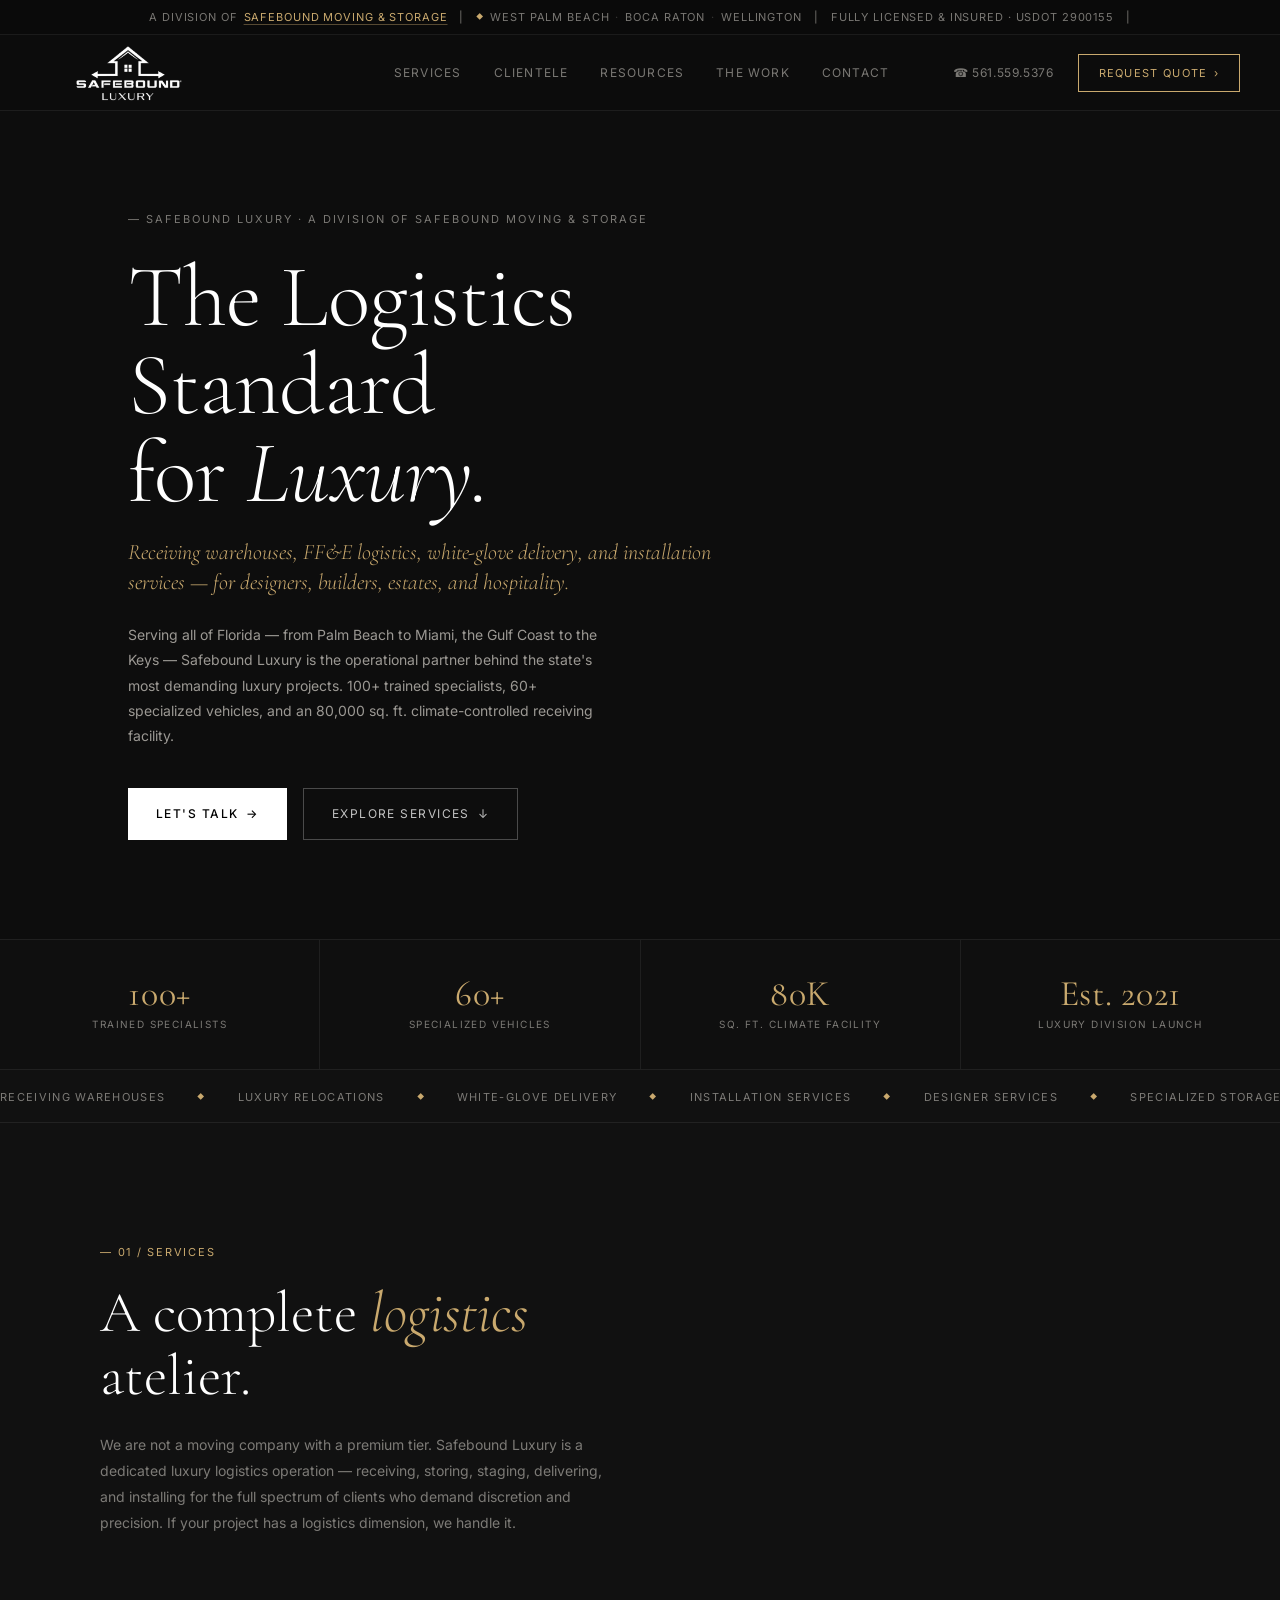
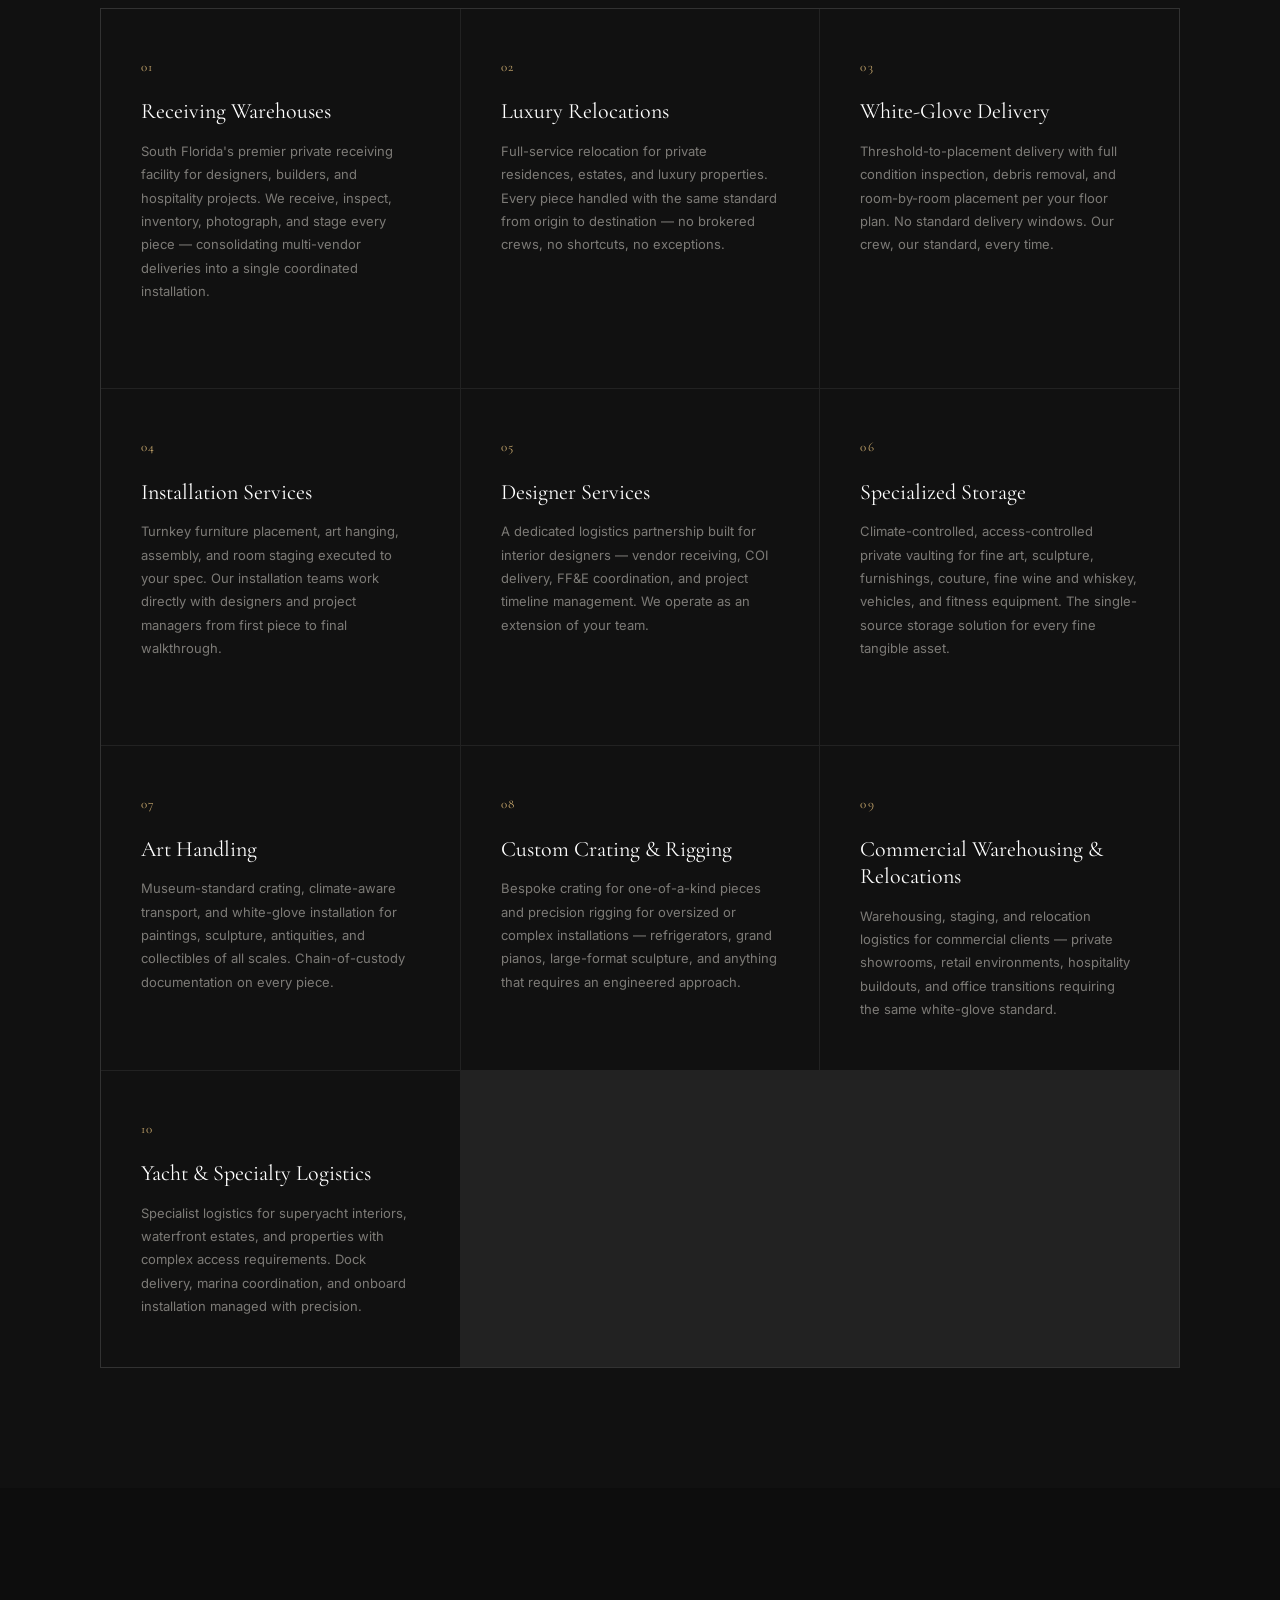
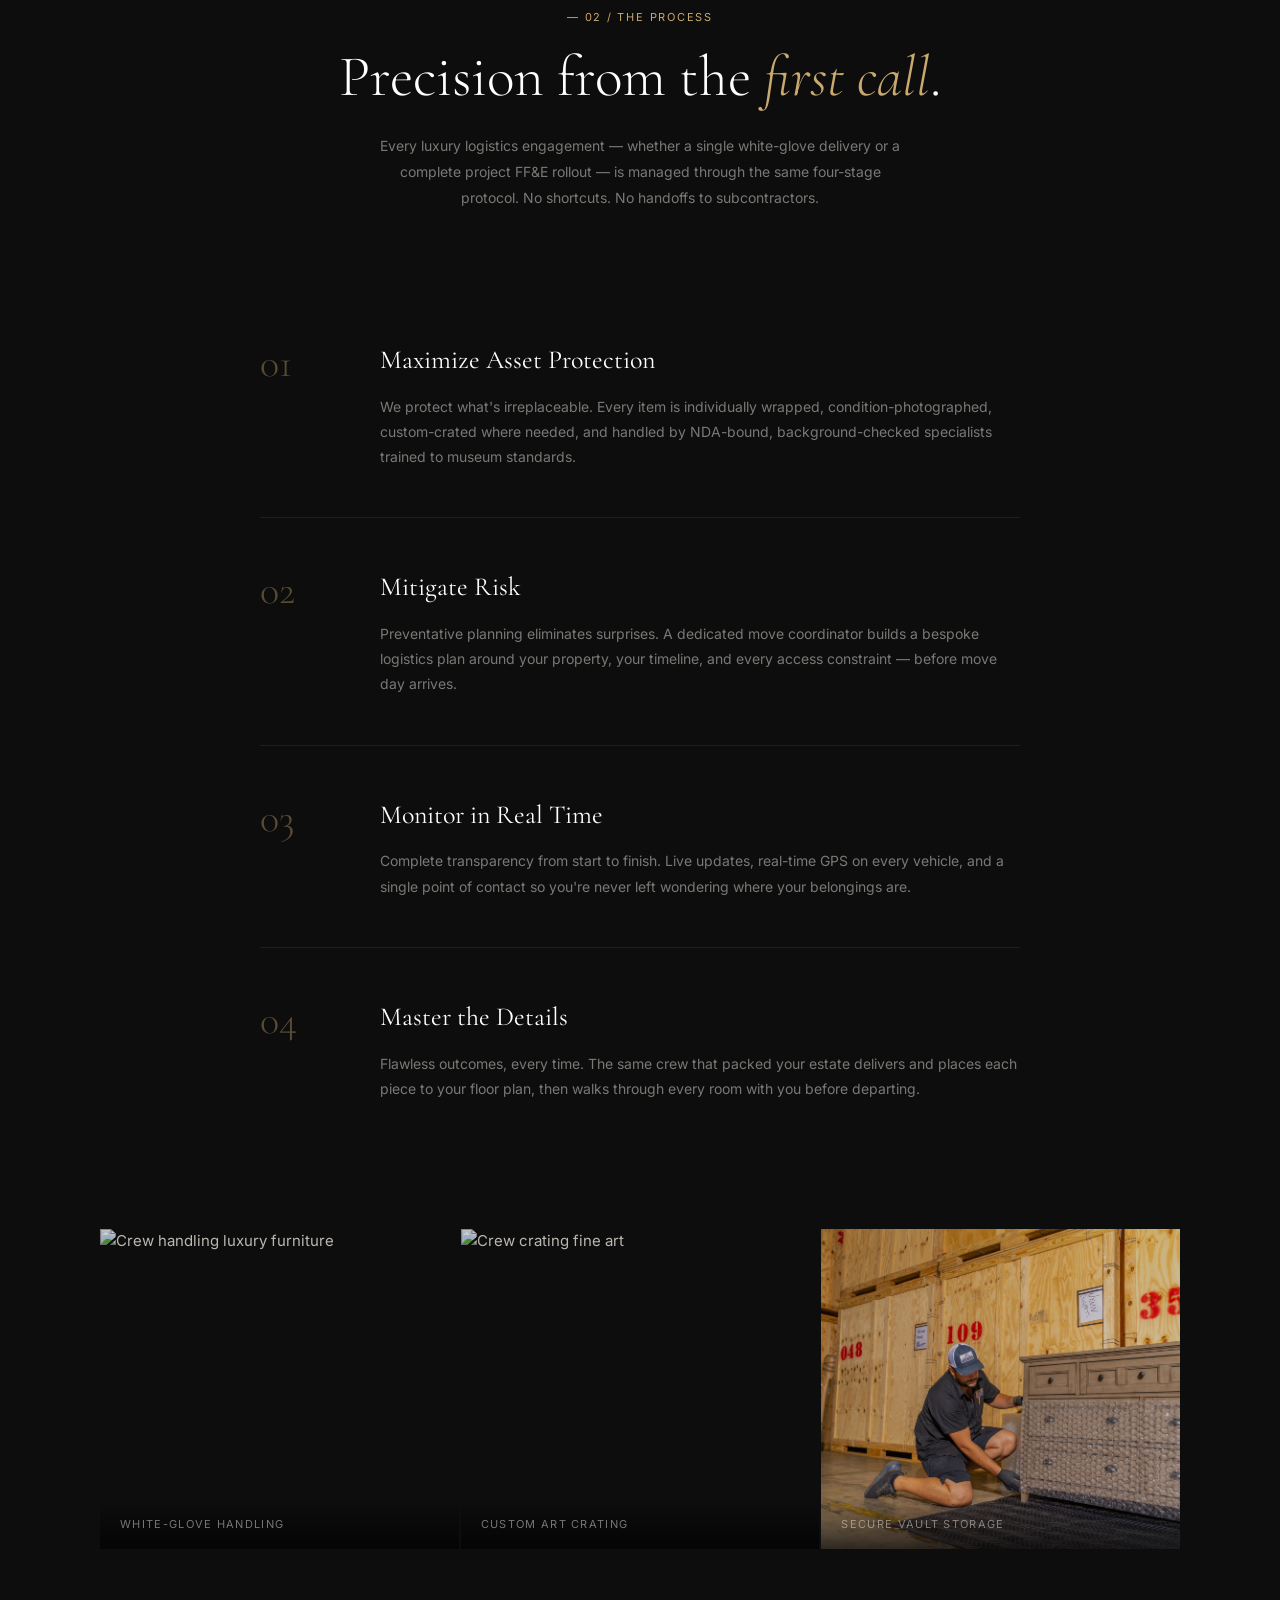
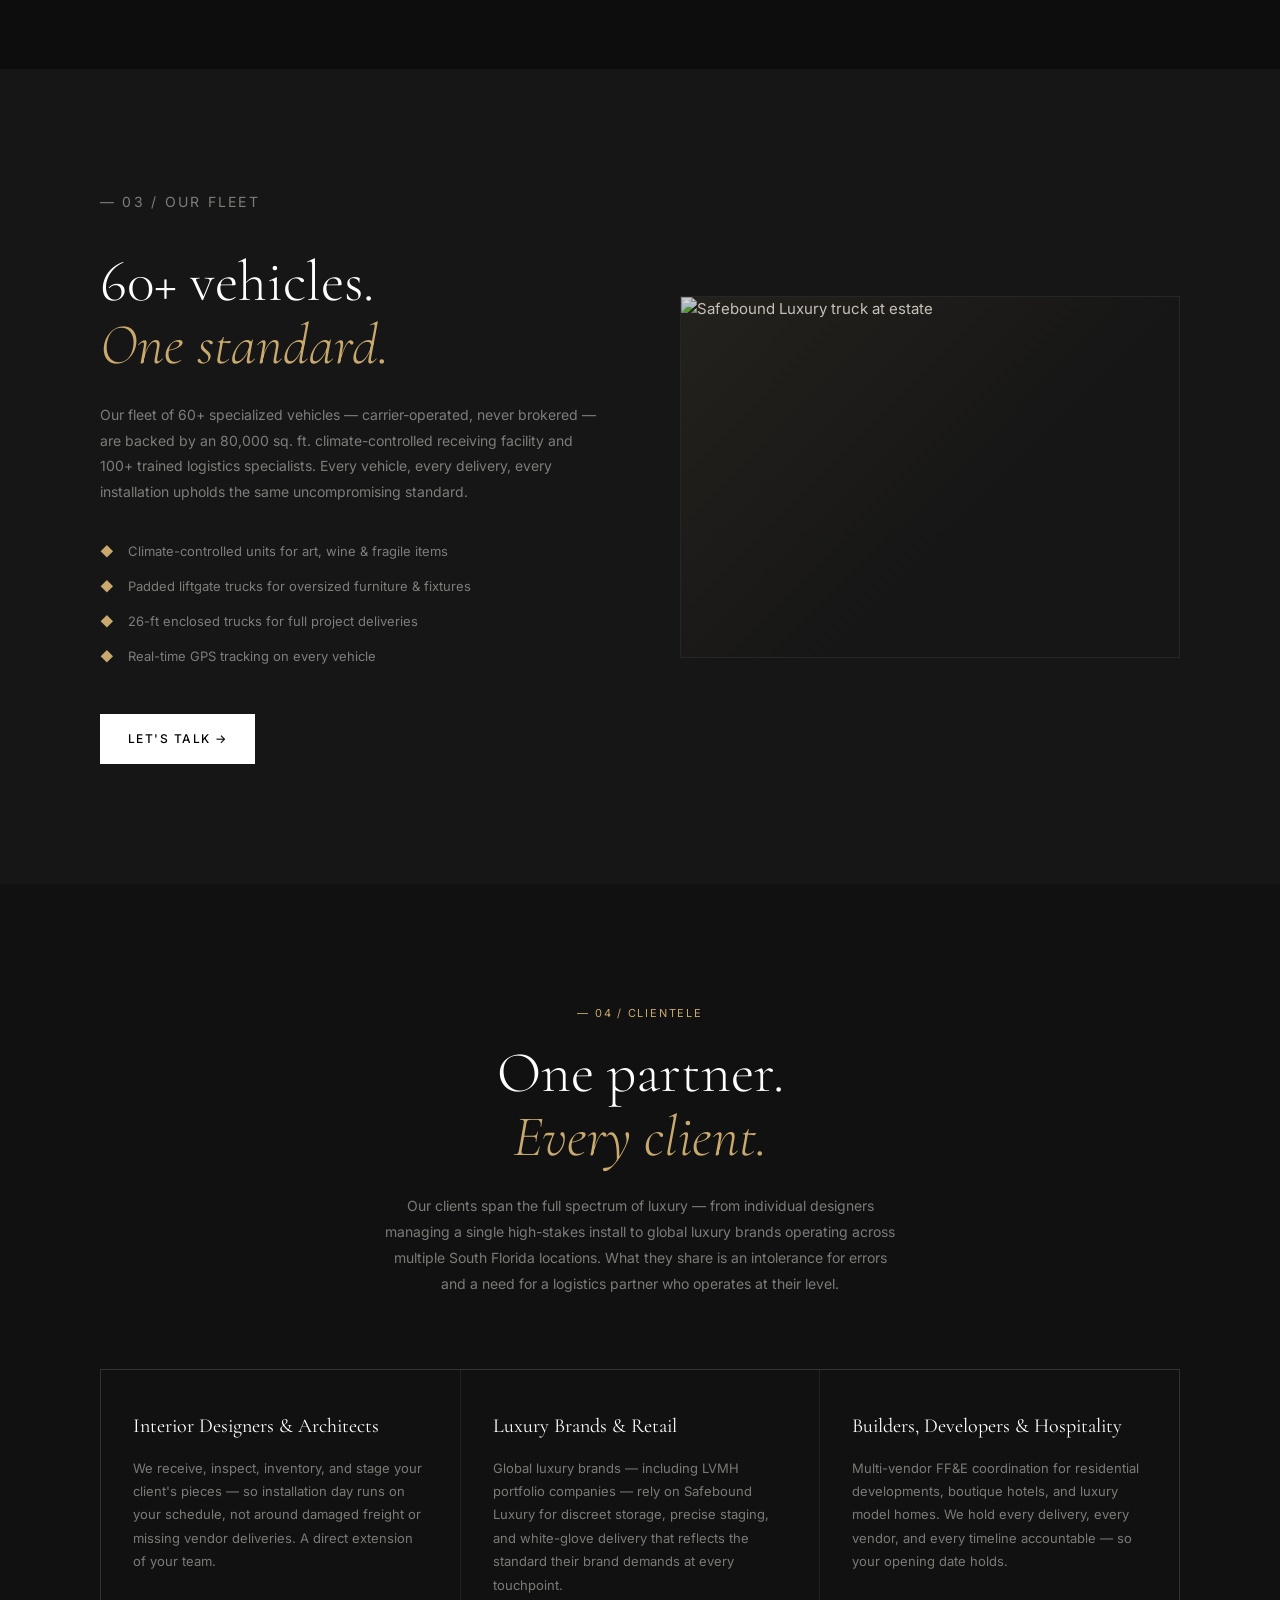
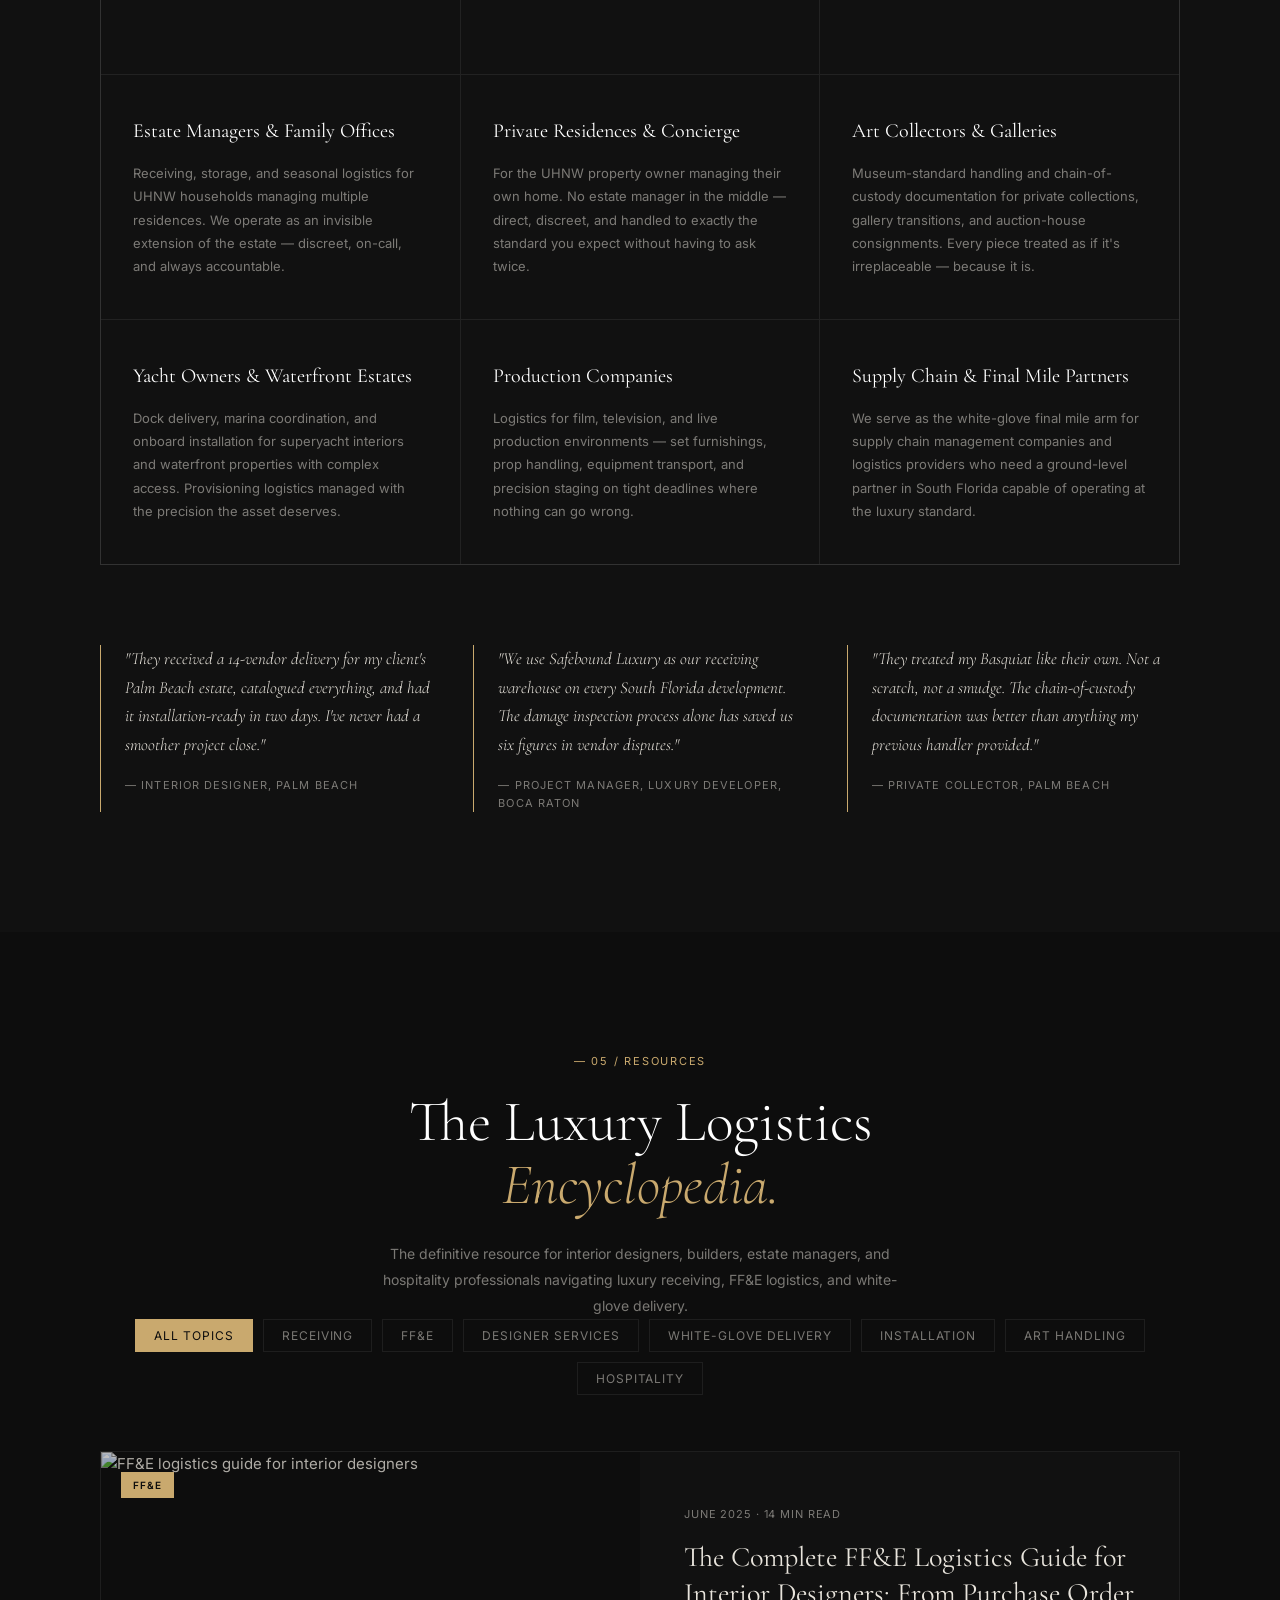
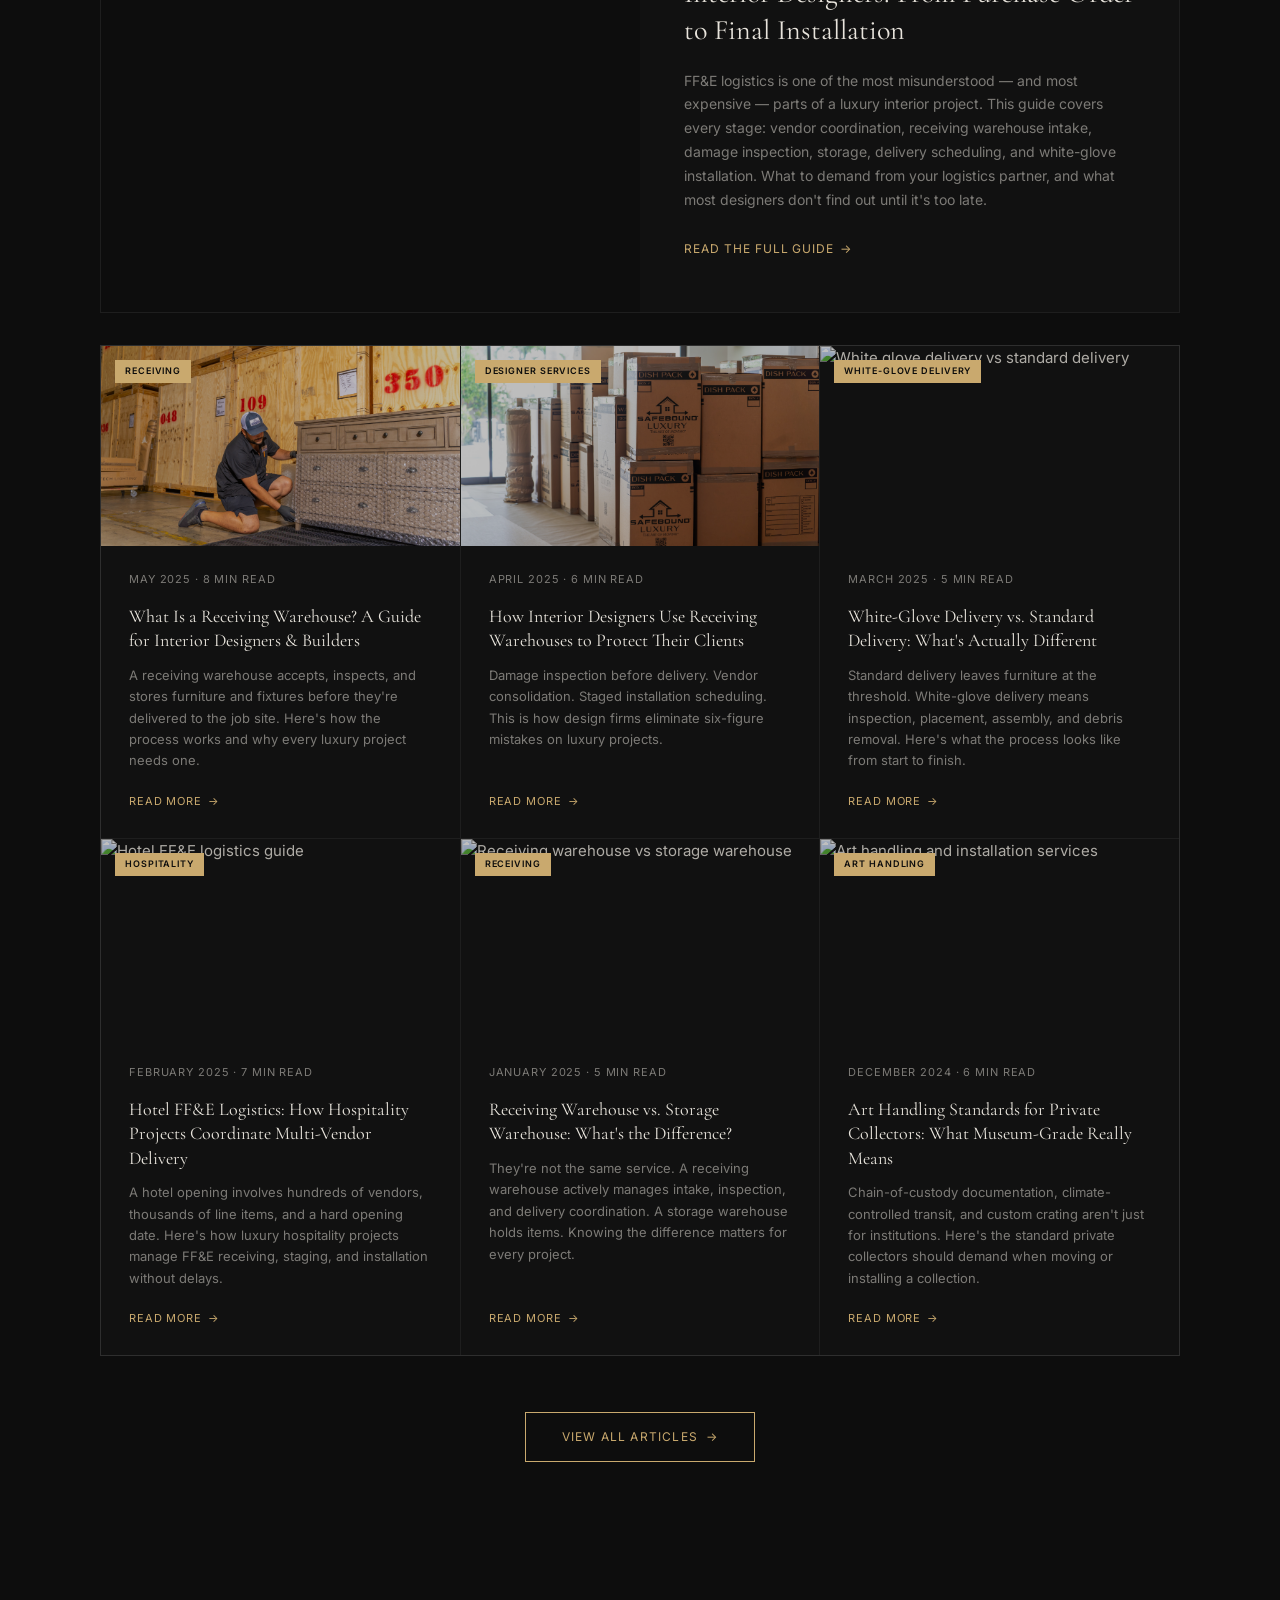
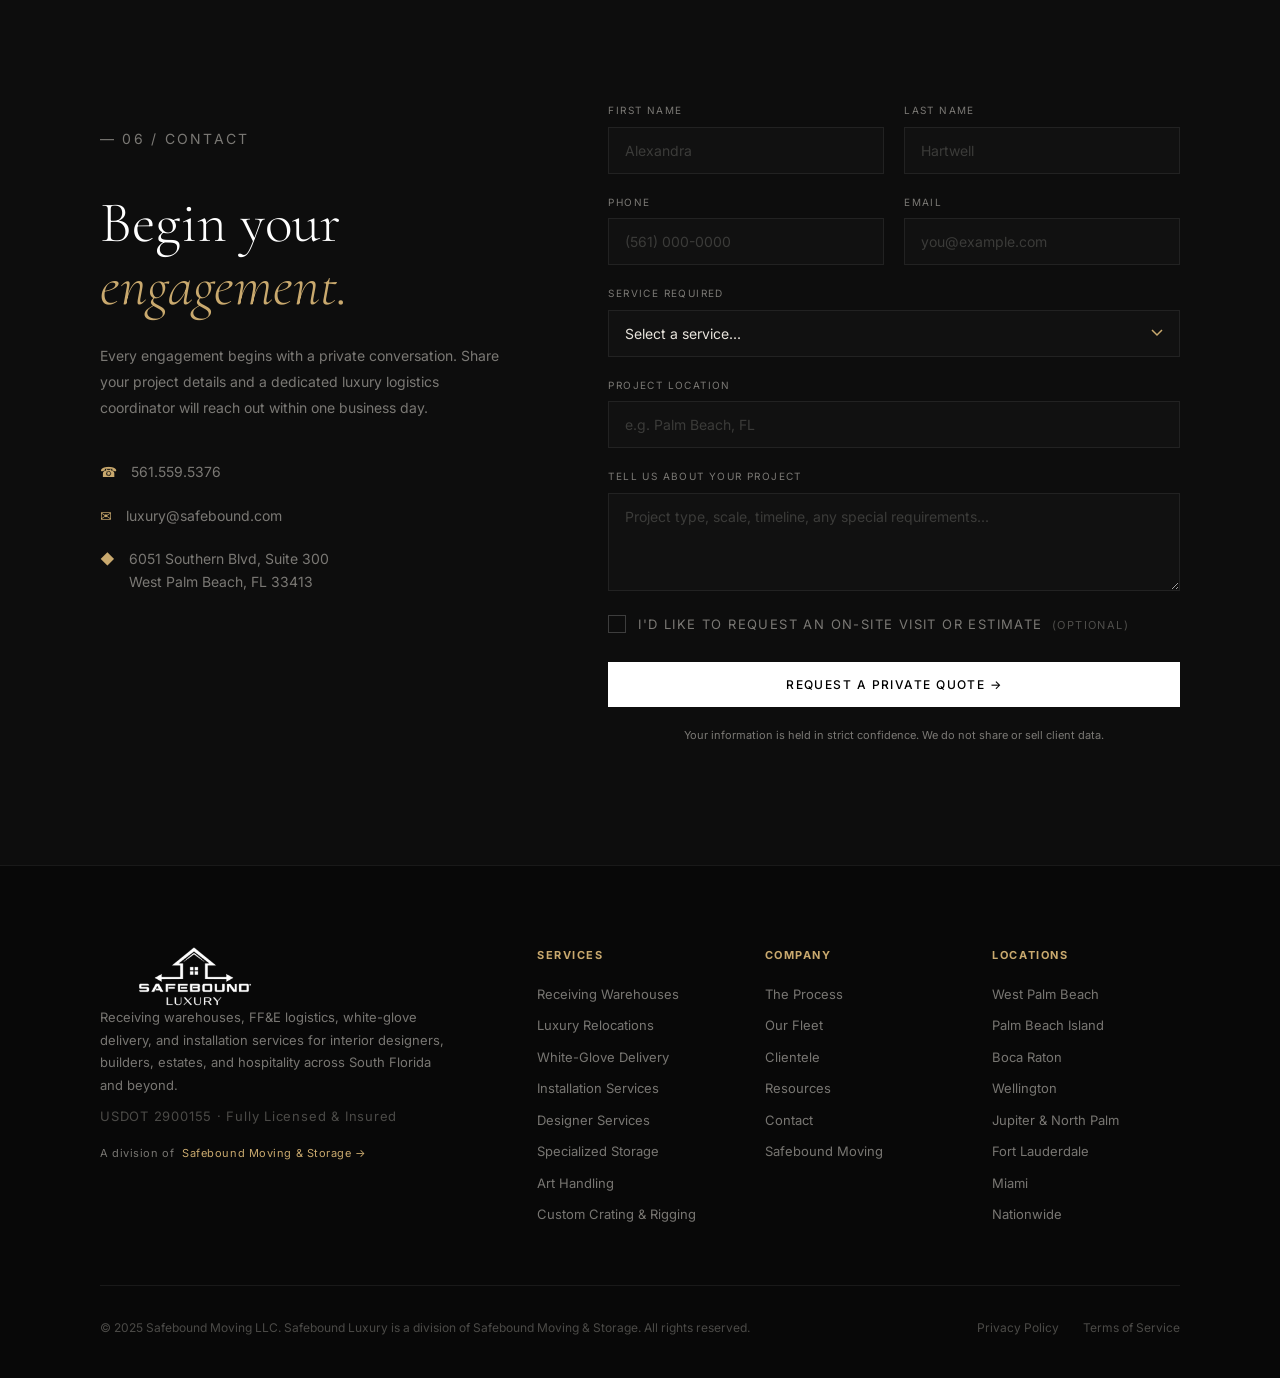
==== index.html @ 53f5b719 "Initial prototype — Safebound Luxury website" ====
<!DOCTYPE html>
<html lang="en">
<head>
  <meta charset="UTF-8" />
  <meta name="viewport" content="width=device-width, initial-scale=1.0" />
  <title>Safebound Luxury — White-Glove Moving Services</title>
  <link rel="preconnect" href="https://fonts.googleapis.com" />
  <link rel="preconnect" href="https://fonts.gstatic.com" crossorigin />
  <link href="https://fonts.googleapis.com/css2?family=Cormorant+Garamond:ital,wght@0,300;0,400;0,500;0,600;1,300;1,400;1,500&family=Inter:wght@300;400;500;600&display=swap" rel="stylesheet" />
  <link rel="stylesheet" href="style.css" />
</head>
<body>

  <!-- Announcement Bar -->
  <div class="announce-bar">
    <div class="announce-inner">
      <span class="announce-group announce-parent">
        A division of <a href="https://safeboundmoving.com" target="_blank" rel="noopener">Safebound Moving &amp; Storage</a>
      </span>
|</span>
      <span class="announce-group">
        <span class="dot">◆</span> West Palm Beach
        <span class="sep">·</span> Boca Raton
        <span class="sep">·</span> Wellington
      </span>
|</span>
      <span class="announce-group">Fully Licensed &amp; Insured · USDOT 2900155</span>
|
    </div>
  </div>

  <!-- Navigation -->
  <nav class="navbar">
    <a href="#" class="logo logo-img">
      <img src="logo-notag.png" alt="Safebound Luxury" class="logo-png" />
    </a>
    <ul class="nav-links">
      <li><a href="#services">Services</a></li>
      <li><a href="#clientele">Clientele</a></li>
      <li><a href="#resources">Resources</a></li>
      <li><a href="the-work.html">The Work</a></li>
      <li><a href="#contact">Contact</a></li>
    </ul>
    <div class="nav-right">
      <a href="tel:5615595376" class="nav-phone">☎ 561.559.5376</a>
      <a href="#contact" class="btn-quote">Request Quote <span>›</span></a>
    </div>
    <button class="hamburger" aria-label="Menu">
      <span></span><span></span><span></span>
    </button>
  </nav>

  <!-- Mobile Nav Drawer -->
  <div class="mobile-nav">
    <ul>
      <li><a href="#services">Services</a></li>
      <li><a href="#clientele">Clientele</a></li>
      <li><a href="#resources">Resources</a></li>
      <li><a href="the-work.html">The Work</a></li>
      <li><a href="#contact">Contact</a></li>
      <li><a href="tel:5615595376" class="gold">☎ 561.559.5376</a></li>
      <li><a href="#contact" class="btn-quote-mobile">Request a Private Quote</a></li>
    </ul>
  </div>

  <!-- Hero -->
  <section class="hero">
    <div class="hero-bg"></div>
    <div class="hero-overlay"></div>
    <div class="hero-content">
      <p class="hero-eyebrow">— Safebound Luxury · A Division of Safebound Moving &amp; Storage</p>
      <h1 class="hero-headline">The Logistics Standard<br />for <em>Luxury.</em></h1>
      <p class="hero-sub">Receiving warehouses, FF&amp;E logistics, white-glove delivery, and installation services — for designers, builders, estates, and hospitality.</p>
      <p class="hero-body">Serving all of Florida — from Palm Beach to Miami, the Gulf Coast to the Keys — Safebound Luxury is the operational partner behind the state's most demanding luxury projects. 100+ trained specialists, 60+ specialized vehicles, and an 80,000 sq. ft. climate-controlled receiving facility.</p>
      <div class="hero-cta">
        <a href="#contact" class="btn-primary">Let's Talk <span>→</span></a>
        <a href="#services" class="btn-ghost">Explore Services <span>↓</span></a>
      </div>
    </div>
  </section>

  <!-- Stats Bar -->
  <div class="stats-bar">
    <div class="stat">
      <span class="stat-num gold">100+</span>
      <span class="stat-label">Trained Specialists</span>
    </div>
    <div class="stat-divider"></div>
    <div class="stat">
      <span class="stat-num gold">60+</span>
      <span class="stat-label">Specialized Vehicles</span>
    </div>
    <div class="stat-divider"></div>
    <div class="stat">
      <span class="stat-num gold">80K</span>
      <span class="stat-label">Sq. Ft. Climate Facility</span>
    </div>
    <div class="stat-divider"></div>
    <div class="stat">
      <span class="stat-num gold">Est. 2021</span>
      <span class="stat-label">Luxury Division Launch</span>
    </div>
  </div>

  <!-- Ticker -->
  <div class="ticker-wrap">
    <div class="ticker-track">
      <span>Receiving Warehouses</span><span class="tick-dot">◆</span>
      <span>Luxury Relocations</span><span class="tick-dot">◆</span>
      <span>White-Glove Delivery</span><span class="tick-dot">◆</span>
      <span>Installation Services</span><span class="tick-dot">◆</span>
      <span>Designer Services</span><span class="tick-dot">◆</span>
      <span>Specialized Storage</span><span class="tick-dot">◆</span>
      <span>Art Handling</span><span class="tick-dot">◆</span>
      <span>Custom Crating &amp; Rigging</span><span class="tick-dot">◆</span>
      <span>Yacht &amp; Specialty Logistics</span><span class="tick-dot">◆</span>
      <span>Commercial Warehousing</span><span class="tick-dot">◆</span>
      <span>Fine Wine &amp; Vehicle Storage</span><span class="tick-dot">◆</span>
      <span>Private Showrooms</span><span class="tick-dot">◆</span>
      <!-- duplicate for seamless loop -->
      <span>Receiving Warehouses</span><span class="tick-dot">◆</span>
      <span>Luxury Relocations</span><span class="tick-dot">◆</span>
      <span>White-Glove Delivery</span><span class="tick-dot">◆</span>
      <span>Installation Services</span><span class="tick-dot">◆</span>
      <span>Designer Services</span><span class="tick-dot">◆</span>
      <span>Specialized Storage</span><span class="tick-dot">◆</span>
      <span>Art Handling</span><span class="tick-dot">◆</span>
      <span>Custom Crating &amp; Rigging</span><span class="tick-dot">◆</span>
      <span>Yacht &amp; Specialty Logistics</span><span class="tick-dot">◆</span>
      <span>Commercial Warehousing</span><span class="tick-dot">◆</span>
      <span>Fine Wine &amp; Vehicle Storage</span><span class="tick-dot">◆</span>
      <span>Private Showrooms</span><span class="tick-dot">◆</span>
    </div>
  </div>

  <!-- Services Section -->
  <section class="section services-section" id="services">
    <div class="container">
      <div class="section-header">
        <p class="section-eyebrow">— 01 / Services</p>
        <h2 class="section-title">A complete <em>logistics</em><br />atelier.</h2>
        <p class="section-intro">We are not a moving company with a premium tier. Safebound Luxury is a dedicated luxury logistics operation — receiving, storing, staging, delivering, and installing for the full spectrum of clients who demand discretion and precision. If your project has a logistics dimension, we handle it.</p>
      </div>
      <div class="services-grid">
        <a href="receiving-warehouses.html" class="service-card service-card--linked">
          <span class="service-num">01</span>
          <h3>Receiving Warehouses</h3>
          <p>South Florida's premier private receiving facility for designers, builders, and hospitality projects. We receive, inspect, inventory, photograph, and stage every piece — consolidating multi-vendor deliveries into a single coordinated installation.</p>
          <span class="service-card-cta">Learn more →</span>
        </a>
        <div class="service-card">
          <span class="service-num">02</span>
          <h3>Luxury Relocations</h3>
          <p>Full-service relocation for private residences, estates, and luxury properties. Every piece handled with the same standard from origin to destination — no brokered crews, no shortcuts, no exceptions.</p>
        </div>
        <div class="service-card">
          <span class="service-num">03</span>
          <h3>White-Glove Delivery</h3>
          <p>Threshold-to-placement delivery with full condition inspection, debris removal, and room-by-room placement per your floor plan. No standard delivery windows. Our crew, our standard, every time.</p>
        </div>
        <a href="installation-services.html" class="service-card service-card--linked">
          <span class="service-num">04</span>
          <h3>Installation Services</h3>
          <p>Turnkey furniture placement, art hanging, assembly, and room staging executed to your spec. Our installation teams work directly with designers and project managers from first piece to final walkthrough.</p>
          <span class="service-card-cta">Learn more →</span>
        </a>
        <a href="designer-services.html" class="service-card service-card--linked">
          <span class="service-num">05</span>
          <h3>Designer Services</h3>
          <p>A dedicated logistics partnership built for interior designers — vendor receiving, COI delivery, FF&amp;E coordination, and project timeline management. We operate as an extension of your team.</p>
          <span class="service-card-cta">Learn more →</span>
        </a>
        <a href="specialized-storage.html" class="service-card service-card--linked">
          <span class="service-num">06</span>
          <h3>Specialized Storage</h3>
          <p>Climate-controlled, access-controlled private vaulting for fine art, sculpture, furnishings, couture, fine wine and whiskey, vehicles, and fitness equipment. The single-source storage solution for every fine tangible asset.</p>
          <span class="service-card-cta">Learn more →</span>
        </a>
        <div class="service-card">
          <span class="service-num">07</span>
          <h3>Art Handling</h3>
          <p>Museum-standard crating, climate-aware transport, and white-glove installation for paintings, sculpture, antiquities, and collectibles of all scales. Chain-of-custody documentation on every piece.</p>
        </div>
        <div class="service-card">
          <span class="service-num">08</span>
          <h3>Custom Crating &amp; Rigging</h3>
          <p>Bespoke crating for one-of-a-kind pieces and precision rigging for oversized or complex installations — refrigerators, grand pianos, large-format sculpture, and anything that requires an engineered approach.</p>
        </div>
        <div class="service-card">
          <span class="service-num">09</span>
          <h3>Commercial Warehousing &amp; Relocations</h3>
          <p>Warehousing, staging, and relocation logistics for commercial clients — private showrooms, retail environments, hospitality buildouts, and office transitions requiring the same white-glove standard.</p>
        </div>
        <div class="service-card">
          <span class="service-num">10</span>
          <h3>Yacht &amp; Specialty Logistics</h3>
          <p>Specialist logistics for superyacht interiors, waterfront estates, and properties with complex access requirements. Dock delivery, marina coordination, and onboard installation managed with precision.</p>
        </div>
      </div>
    </div>
  </section>

  <!-- Process Section -->
  <section class="section process-section" id="process">
    <div class="container">
      <div class="section-header centered">
        <p class="section-eyebrow">— 02 / The Process</p>
        <h2 class="section-title">Precision from the <em>first call</em>.</h2>
        <p class="section-intro">Every luxury logistics engagement — whether a single white-glove delivery or a complete project FF&amp;E rollout — is managed through the same four-stage protocol. No shortcuts. No handoffs to subcontractors.</p>
      </div>
      <div class="process-steps">
        <div class="process-step">
          <div class="step-num">01</div>
          <div class="step-content">
            <h3>Maximize Asset Protection</h3>
            <p>We protect what's irreplaceable. Every item is individually wrapped, condition-photographed, custom-crated where needed, and handled by NDA-bound, background-checked specialists trained to museum standards.</p>
          </div>
        </div>
        <div class="process-connector"></div>
        <div class="process-step">
          <div class="step-num">02</div>
          <div class="step-content">
            <h3>Mitigate Risk</h3>
            <p>Preventative planning eliminates surprises. A dedicated move coordinator builds a bespoke logistics plan around your property, your timeline, and every access constraint — before move day arrives.</p>
          </div>
        </div>
        <div class="process-connector"></div>
        <div class="process-step">
          <div class="step-num">03</div>
          <div class="step-content">
            <h3>Monitor in Real Time</h3>
            <p>Complete transparency from start to finish. Live updates, real-time GPS on every vehicle, and a single point of contact so you're never left wondering where your belongings are.</p>
          </div>
        </div>
        <div class="process-connector"></div>
        <div class="process-step">
          <div class="step-num">04</div>
          <div class="step-content">
            <h3>Master the Details</h3>
            <p>Flawless outcomes, every time. The same crew that packed your estate delivers and places each piece to your floor plan, then walks through every room with you before departing.</p>
          </div>
        </div>
      </div>

      <!-- Photo strip -->
      <div class="photo-strip">
        <div class="photo-strip-item">
          <img src="img-process.jpg" alt="Crew handling luxury furniture" />
          <span class="photo-strip-caption">White-Glove Handling</span>
        </div>
        <div class="photo-strip-item">
          <img src="img-fineart.jpg" alt="Crew crating fine art" />
          <span class="photo-strip-caption">Custom Art Crating</span>
        </div>
        <div class="photo-strip-item">
          <img src="img-storage.jpg" alt="Climate-controlled storage facility" />
          <span class="photo-strip-caption">Secure Vault Storage</span>
        </div>
      </div>
    </div>
  </section>

  <!-- Fleet Section -->
  <section class="section fleet-section" id="fleet">
    <div class="container">
      <div class="fleet-layout">
        <div class="fleet-text">
          <p class="section-eyebrow">— 03 / Our Fleet</p>
          <h2 class="section-title">60+ vehicles.<br /><em>One standard.</em></h2>
          <p>Our fleet of 60+ specialized vehicles — carrier-operated, never brokered — are backed by an 80,000 sq. ft. climate-controlled receiving facility and 100+ trained logistics specialists. Every vehicle, every delivery, every installation upholds the same uncompromising standard.</p>
          <ul class="fleet-list">
            <li><span class="gold">◆</span> Climate-controlled units for art, wine &amp; fragile items</li>
            <li><span class="gold">◆</span> Padded liftgate trucks for oversized furniture &amp; fixtures</li>
            <li><span class="gold">◆</span> 26-ft enclosed trucks for full project deliveries</li>
            <li><span class="gold">◆</span> Real-time GPS tracking on every vehicle</li>
          </ul>
          <a href="#contact" class="btn-primary">Let's Talk →</a>
        </div>
        <div class="fleet-visual-real">
          <img src="img-fleet.jpg" alt="Safebound Luxury truck at estate" class="fleet-photo" />
        </div>
      </div>
    </div>
  </section>

  <!-- Clientele Section -->
  <section class="section clientele-section" id="clientele">
    <div class="container">
      <div class="section-header centered">
        <p class="section-eyebrow">— 04 / Clientele</p>
        <h2 class="section-title">One partner.<br /><em>Every client.</em></h2>
        <p class="section-intro">Our clients span the full spectrum of luxury — from individual designers managing a single high-stakes install to global luxury brands operating across multiple South Florida locations. What they share is an intolerance for errors and a need for a logistics partner who operates at their level.</p>
      </div>
      <div class="clientele-grid clientele-grid--9">
        <div class="clientele-card">
          <h3>Interior Designers &amp; Architects</h3>
          <p>We receive, inspect, inventory, and stage your client's pieces — so installation day runs on your schedule, not around damaged freight or missing vendor deliveries. A direct extension of your team.</p>
        </div>
        <a href="clientele-luxury-brands.html" class="clientele-card clientele-card--linked">
          <h3>Luxury Brands &amp; Retail</h3>
          <p>Global luxury brands — including LVMH portfolio companies — rely on Safebound Luxury for discreet storage, precise staging, and white-glove delivery that reflects the standard their brand demands at every touchpoint.</p>
          <span class="service-card-cta">Learn more →</span>
        </a>
        <div class="clientele-card">
          <h3>Builders, Developers &amp; Hospitality</h3>
          <p>Multi-vendor FF&amp;E coordination for residential developments, boutique hotels, and luxury model homes. We hold every delivery, every vendor, and every timeline accountable — so your opening date holds.</p>
        </div>
        <div class="clientele-card">
          <h3>Estate Managers &amp; Family Offices</h3>
          <p>Receiving, storage, and seasonal logistics for UHNW households managing multiple residences. We operate as an invisible extension of the estate — discreet, on-call, and always accountable.</p>
        </div>
        <div class="clientele-card">
          <h3>Private Residences &amp; Concierge</h3>
          <p>For the UHNW property owner managing their own home. No estate manager in the middle — direct, discreet, and handled to exactly the standard you expect without having to ask twice.</p>
        </div>
        <div class="clientele-card">
          <h3>Art Collectors &amp; Galleries</h3>
          <p>Museum-standard handling and chain-of-custody documentation for private collections, gallery transitions, and auction-house consignments. Every piece treated as if it's irreplaceable — because it is.</p>
        </div>
        <div class="clientele-card">
          <h3>Yacht Owners &amp; Waterfront Estates</h3>
          <p>Dock delivery, marina coordination, and onboard installation for superyacht interiors and waterfront properties with complex access. Provisioning logistics managed with the precision the asset deserves.</p>
        </div>
        <div class="clientele-card">
          <h3>Production Companies</h3>
          <p>Logistics for film, television, and live production environments — set furnishings, prop handling, equipment transport, and precision staging on tight deadlines where nothing can go wrong.</p>
        </div>
        <div class="clientele-card">
          <h3>Supply Chain &amp; Final Mile Partners</h3>
          <p>We serve as the white-glove final mile arm for supply chain management companies and logistics providers who need a ground-level partner in South Florida capable of operating at the luxury standard.</p>
        </div>
      </div>
      <!-- Testimonials -->
      <div class="testimonials">
        <div class="testimonial">
          <p class="testimonial-text">"They received a 14-vendor delivery for my client's Palm Beach estate, catalogued everything, and had it installation-ready in two days. I've never had a smoother project close."</p>
          <p class="testimonial-attr">— Interior Designer, Palm Beach</p>
        </div>
        <div class="testimonial">
          <p class="testimonial-text">"We use Safebound Luxury as our receiving warehouse on every South Florida development. The damage inspection process alone has saved us six figures in vendor disputes."</p>
          <p class="testimonial-attr">— Project Manager, Luxury Developer, Boca Raton</p>
        </div>
        <div class="testimonial">
          <p class="testimonial-text">"They treated my Basquiat like their own. Not a scratch, not a smudge. The chain-of-custody documentation was better than anything my previous handler provided."</p>
          <p class="testimonial-attr">— Private Collector, Palm Beach</p>
        </div>
      </div>
    </div>
  </section>

  <!-- Resources / Blog Section -->
  <!-- WEBFLOW CMS NOTE: Each article card maps to a "Blog Posts" Collection Item.
       CMS Fields: Name, Slug, Category (ref → Categories collection), Excerpt,
       Featured Image, Body (Rich Text), Author, Published Date, Read Time (min),
       Featured (boolean), SEO Title, SEO Meta Description.
       Category collection fields: Name, Slug, Color Swatch.
       Use a Collection List bound to "Blog Posts", sorted by Published Date desc.
       The featured card uses a conditional visibility rule: Featured = true. -->
  <section class="section resources-section" id="resources">
    <div class="container">
      <div class="section-header centered">
        <p class="section-eyebrow">— 05 / Resources</p>
        <h2 class="section-title">The Luxury Logistics<br /><em>Encyclopedia.</em></h2>
        <p class="section-intro">The definitive resource for interior designers, builders, estate managers, and hospitality professionals navigating luxury receiving, FF&amp;E logistics, and white-glove delivery.</p>
      </div>

      <!-- Category Filter Pills -->
      <!-- WEBFLOW: Bind to Categories Collection List. Active state via Interactions or finsweet:filter -->
      <div class="resource-filters">
        <button class="resource-filter active">All Topics</button>
        <button class="resource-filter">Receiving</button>
        <button class="resource-filter">FF&amp;E</button>
        <button class="resource-filter">Designer Services</button>
        <button class="resource-filter">White-Glove Delivery</button>
        <button class="resource-filter">Installation</button>
        <button class="resource-filter">Art Handling</button>
        <button class="resource-filter">Hospitality</button>
      </div>

      <!-- Featured Article -->
      <!-- WEBFLOW: Collection List filtered to Featured = true, limit 1 -->
      <a href="#" class="resource-featured">
        <div class="resource-featured-img">
          <img src="img-process.jpg" alt="FF&E logistics guide for interior designers" />
          <span class="resource-category-tag">FF&amp;E</span>
        </div>
        <div class="resource-featured-body">
          <p class="resource-meta">June 2025 · 14 min read</p>
          <h3 class="resource-featured-title">The Complete FF&amp;E Logistics Guide for Interior Designers: From Purchase Order to Final Installation</h3>
          <p class="resource-featured-excerpt">FF&amp;E logistics is one of the most misunderstood — and most expensive — parts of a luxury interior project. This guide covers every stage: vendor coordination, receiving warehouse intake, damage inspection, storage, delivery scheduling, and white-glove installation. What to demand from your logistics partner, and what most designers don't find out until it's too late.</p>
          <span class="resource-read-more">Read the full guide <span>→</span></span>
        </div>
      </a>

      <!-- Article Grid -->
      <!-- WEBFLOW: Collection List, limit 6, exclude Featured item, 3-col grid -->
      <div class="resource-grid">

        <a href="#" class="resource-card">
          <div class="resource-card-img">
            <img src="img-storage.jpg" alt="What is a receiving warehouse" />
            <span class="resource-category-tag small">Receiving</span>
          </div>
          <div class="resource-card-body">
            <p class="resource-meta">May 2025 · 8 min read</p>
            <h4 class="resource-card-title">What Is a Receiving Warehouse? A Guide for Interior Designers &amp; Builders</h4>
            <p class="resource-card-excerpt">A receiving warehouse accepts, inspects, and stores furniture and fixtures before they're delivered to the job site. Here's how the process works and why every luxury project needs one.</p>
            <span class="resource-read-more small">Read more <span>→</span></span>
          </div>
        </a>

        <a href="#" class="resource-card">
          <div class="resource-card-img">
            <img src="img-boxes.jpg" alt="How interior designers use receiving warehouses" />
            <span class="resource-category-tag small">Designer Services</span>
          </div>
          <div class="resource-card-body">
            <p class="resource-meta">April 2025 · 6 min read</p>
            <h4 class="resource-card-title">How Interior Designers Use Receiving Warehouses to Protect Their Clients</h4>
            <p class="resource-card-excerpt">Damage inspection before delivery. Vendor consolidation. Staged installation scheduling. This is how design firms eliminate six-figure mistakes on luxury projects.</p>
            <span class="resource-read-more small">Read more <span>→</span></span>
          </div>
        </a>

        <a href="#" class="resource-card">
          <div class="resource-card-img">
            <img src="img-fineart.jpg" alt="White glove delivery vs standard delivery" />
            <span class="resource-category-tag small">White-Glove Delivery</span>
          </div>
          <div class="resource-card-body">
            <p class="resource-meta">March 2025 · 5 min read</p>
            <h4 class="resource-card-title">White-Glove Delivery vs. Standard Delivery: What's Actually Different</h4>
            <p class="resource-card-excerpt">Standard delivery leaves furniture at the threshold. White-glove delivery means inspection, placement, assembly, and debris removal. Here's what the process looks like from start to finish.</p>
            <span class="resource-read-more small">Read more <span>→</span></span>
          </div>
        </a>

        <a href="#" class="resource-card">
          <div class="resource-card-img">
            <img src="img-fleet.jpg" alt="Hotel FF&E logistics guide" />
            <span class="resource-category-tag small">Hospitality</span>
          </div>
          <div class="resource-card-body">
            <p class="resource-meta">February 2025 · 7 min read</p>
            <h4 class="resource-card-title">Hotel FF&amp;E Logistics: How Hospitality Projects Coordinate Multi-Vendor Delivery</h4>
            <p class="resource-card-excerpt">A hotel opening involves hundreds of vendors, thousands of line items, and a hard opening date. Here's how luxury hospitality projects manage FF&amp;E receiving, staging, and installation without delays.</p>
            <span class="resource-read-more small">Read more <span>→</span></span>
          </div>
        </a>

        <a href="#" class="resource-card">
          <div class="resource-card-img">
            <img src="img-fleet2.jpg" alt="Receiving warehouse vs storage warehouse" />
            <span class="resource-category-tag small">Receiving</span>
          </div>
          <div class="resource-card-body">
            <p class="resource-meta">January 2025 · 5 min read</p>
            <h4 class="resource-card-title">Receiving Warehouse vs. Storage Warehouse: What's the Difference?</h4>
            <p class="resource-card-excerpt">They're not the same service. A receiving warehouse actively manages intake, inspection, and delivery coordination. A storage warehouse holds items. Knowing the difference matters for every project.</p>
            <span class="resource-read-more small">Read more <span>→</span></span>
          </div>
        </a>

        <a href="#" class="resource-card">
          <div class="resource-card-img">
            <img src="img-process.jpg" alt="Art handling and installation services" />
            <span class="resource-category-tag small">Art Handling</span>
          </div>
          <div class="resource-card-body">
            <p class="resource-meta">December 2024 · 6 min read</p>
            <h4 class="resource-card-title">Art Handling Standards for Private Collectors: What Museum-Grade Really Means</h4>
            <p class="resource-card-excerpt">Chain-of-custody documentation, climate-controlled transit, and custom crating aren't just for institutions. Here's the standard private collectors should demand when moving or installing a collection.</p>
            <span class="resource-read-more small">Read more <span>→</span></span>
          </div>
        </a>

      </div><!-- /resource-grid -->

      <div class="resources-cta">
        <a href="#" class="btn-outline">View All Articles <span>→</span></a>
      </div>

    </div>
  </section>

  <!-- Contact / Quote Section -->
  <section class="section contact-section" id="contact">
    <div class="container">
      <div class="contact-layout">
        <div class="contact-text">
          <p class="section-eyebrow">— 06 / Contact</p>
          <h2 class="section-title">Begin your<br /><em>engagement.</em></h2>
          <p>Every engagement begins with a private conversation. Share your project details and a dedicated luxury logistics coordinator will reach out within one business day.</p>
          <div class="contact-info">
            <div class="contact-item">
              <span class="gold">☎</span>
              <a href="tel:5615595376">561.559.5376</a>
            </div>
            <div class="contact-item">
              <span class="gold">✉</span>
              <a href="mailto:luxury@safebound.com">luxury@safebound.com</a>
            </div>
            <div class="contact-item">
              <span class="gold">◆</span>
              <span>6051 Southern Blvd, Suite 300<br />West Palm Beach, FL 33413</span>
            </div>
          </div>
        </div>
        <form class="contact-form" onsubmit="handleSubmit(event)">
          <div class="form-row">
            <div class="form-group">
              <label>First Name</label>
              <input type="text" placeholder="Alexandra" />
            </div>
            <div class="form-group">
              <label>Last Name</label>
              <input type="text" placeholder="Hartwell" />
            </div>
          </div>
          <div class="form-row">
            <div class="form-group">
              <label>Phone</label>
              <input type="tel" placeholder="(561) 000-0000" />
            </div>
            <div class="form-group">
              <label>Email</label>
              <input type="email" placeholder="you@example.com" />
            </div>
          </div>
          <div class="form-group">
            <label>Service Required</label>
            <select>
              <option value="">Select a service...</option>
              <option>Receiving Warehouses</option>
              <option>Luxury Relocations</option>
              <option>White-Glove Delivery</option>
              <option>Installation Services</option>
              <option>Designer Services</option>
              <option>Specialized Storage</option>
              <option>Art Handling</option>
              <option>Custom Crating &amp; Rigging</option>
              <option>Commercial Warehousing &amp; Relocations</option>
              <option>Yacht &amp; Specialty Logistics</option>
              <option>Not sure / Multiple services</option>
            </select>
          </div>
          <div class="form-group">
            <label>Project Location</label>
            <input type="text" placeholder="e.g. Palm Beach, FL" />
          </div>
          <div class="form-group">
            <label>Tell us about your project</label>
            <textarea rows="4" placeholder="Project type, scale, timeline, any special requirements..."></textarea>
          </div>
          <div class="form-check">
            <label class="form-check-label">
              <input type="checkbox" name="onsite_estimate" value="yes" />
              <span class="form-check-box"></span>
              <span class="form-check-text">I'd like to request an on-site visit or estimate <span class="form-check-optional">(optional)</span></span>
            </label>
          </div>
          <button type="submit" class="btn-primary full-width">Request a Private Quote →</button>
          <p class="form-note">Your information is held in strict confidence. We do not share or sell client data.</p>
        </form>
      </div>
    </div>
  </section>

  <!-- Footer -->
  <footer class="footer">
    <div class="container">
      <div class="footer-top">
        <div class="footer-brand">
          <img src="logo-notag.png" alt="Safebound Luxury" class="logo-png" />
          <p>Receiving warehouses, FF&amp;E logistics, white-glove delivery, and installation services for interior designers, builders, estates, and hospitality across South Florida and beyond.</p>
          <p class="footer-lic">USDOT 2900155 · Fully Licensed &amp; Insured</p>
          <div class="footer-parent-brand">
            <span>A division of</span>
            <a href="https://safeboundmoving.com" target="_blank" rel="noopener" class="footer-parent-link">Safebound Moving &amp; Storage →</a>
          </div>
        </div>
        <div class="footer-links">
          <div class="footer-col">
            <h4>Services</h4>
            <ul>
              <li><a href="receiving-warehouses.html">Receiving Warehouses</a></li>
              <li><a href="#services">Luxury Relocations</a></li>
              <li><a href="#services">White-Glove Delivery</a></li>
              <li><a href="installation-services.html">Installation Services</a></li>
              <li><a href="designer-services.html">Designer Services</a></li>
              <li><a href="#services">Specialized Storage</a></li>
              <li><a href="#services">Art Handling</a></li>
              <li><a href="#services">Custom Crating &amp; Rigging</a></li>
            </ul>
          </div>
          <div class="footer-col">
            <h4>Company</h4>
            <ul>
              <li><a href="#process">The Process</a></li>
              <li><a href="#fleet">Our Fleet</a></li>
              <li><a href="#clientele">Clientele</a></li>
              <li><a href="#resources">Resources</a></li>
              <li><a href="#contact">Contact</a></li>
              <li><a href="https://safeboundmoving.com" target="_blank" rel="noopener">Safebound Moving</a></li>
            </ul>
          </div>
          <div class="footer-col">
            <h4>Locations</h4>
            <ul>
              <li>West Palm Beach</li>
              <li>Palm Beach Island</li>
              <li>Boca Raton</li>
              <li>Wellington</li>
              <li>Jupiter &amp; North Palm</li>
              <li>Fort Lauderdale</li>
              <li>Miami</li>
              <li>Nationwide</li>
            </ul>
          </div>
        </div>
      </div>
      <div class="footer-bottom">
        <p>© 2025 Safebound Moving LLC. Safebound Luxury is a division of Safebound Moving &amp; Storage. All rights reserved.</p>
        <div class="footer-legal">
          <a href="#">Privacy Policy</a>
          <a href="#">Terms of Service</a>
        </div>
      </div>
    </div>
  </footer>

  <!-- Success Toast -->
  <div class="toast" id="toast">
    <span>✓</span> Your request has been received. A coordinator will be in touch within one business day.
  </div>

  <script src="script.js"></script>
</body>
</html>
---- style.css ----
/* ── Reset & Base ── */
*, *::before, *::after { box-sizing: border-box; margin: 0; padding: 0; }

:root {
  --gold: #C9A96E;
  --gold-light: #E2C99A;
  --bg: #0d0d0d;
  --bg-2: #111111;
  --bg-3: #161616;
  --border: rgba(255,255,255,0.07);
  --text: #e8e4dc;
  --text-muted: rgba(232,228,220,0.5);
  --font-serif: 'Cormorant Garamond', Georgia, serif;
  --font-sans: 'Inter', system-ui, sans-serif;
}

html { scroll-behavior: smooth; }

body {
  background: var(--bg);
  color: var(--text);
  font-family: var(--font-sans);
  font-size: 15px;
  line-height: 1.65;
  -webkit-font-smoothing: antialiased;
}

a { color: inherit; text-decoration: none; }
ul { list-style: none; }

.container {
  max-width: 1160px;
  margin: 0 auto;
  padding: 0 40px;
}

.gold { color: var(--gold); }

/* ── Announce Bar ── */
.announce-bar {
  background: #0a0a0a;
  border-bottom: 1px solid var(--border);
  padding: 8px 0;
  font-size: 11px;
  letter-spacing: 0.08em;
  text-transform: uppercase;
  color: var(--text-muted);
}
.announce-inner {
  max-width: 1160px;
  margin: 0 auto;
  padding: 0 40px;
  display: flex;
  align-items: center;
  justify-content: center;
  gap: 12px;
  flex-wrap: wrap;
}
.announce-divider { color: var(--border); }
.announce-group { display: flex; align-items: center; gap: 6px; }
.announce-group.gold { color: var(--gold); }
.dot { font-size: 7px; color: var(--gold); }
.sep { opacity: 0.4; }
.star { color: var(--gold); }

/* ── Navbar ── */
.navbar {
  position: sticky;
  top: 0;
  z-index: 100;
  background: rgba(13,13,13,0.95);
  backdrop-filter: blur(12px);
  border-bottom: 1px solid var(--border);
  display: flex;
  align-items: center;
  padding: 0 40px;
  height: 76px;
  gap: 40px;
}

.logo {
  font-family: var(--font-serif);
  font-size: 22px;
  font-weight: 500;
  letter-spacing: 0.02em;
  color: var(--text);
  white-space: nowrap;
  display: flex;
  align-items: center;
}
.logo-arrow { color: var(--gold); margin-left: 2px; }
.logo-img { line-height: 0; }

.nav-links {
  display: flex;
  gap: 32px;
  margin-left: auto;
}
.nav-links a {
  font-size: 12px;
  letter-spacing: 0.1em;
  text-transform: uppercase;
  color: var(--text-muted);
  transition: color 0.2s;
}
.nav-links a:hover { color: var(--text); }

.nav-right {
  display: flex;
  align-items: center;
  gap: 24px;
  margin-left: 24px;
}
.nav-phone {
  font-size: 12px;
  letter-spacing: 0.05em;
  color: var(--text-muted);
  transition: color 0.2s;
  white-space: nowrap;
}
.nav-phone:hover { color: var(--gold); }

.btn-quote {
  display: inline-flex;
  align-items: center;
  gap: 6px;
  border: 1px solid var(--gold);
  color: var(--gold);
  padding: 9px 20px;
  font-size: 11px;
  letter-spacing: 0.12em;
  text-transform: uppercase;
  transition: background 0.2s, color 0.2s;
  white-space: nowrap;
}
.btn-quote:hover { background: var(--gold); color: #000; }

.hamburger {
  display: none;
  flex-direction: column;
  gap: 5px;
  background: none;
  border: none;
  cursor: pointer;
  margin-left: auto;
  padding: 4px;
}
.hamburger span {
  display: block;
  width: 22px;
  height: 1.5px;
  background: var(--text);
  transition: all 0.2s;
}

/* Mobile Nav */
.mobile-nav {
  display: none;
  position: fixed;
  inset: 0;
  background: var(--bg);
  z-index: 99;
  padding: 100px 40px 40px;
  flex-direction: column;
}
.mobile-nav.open { display: flex; }
.mobile-nav ul { display: flex; flex-direction: column; gap: 24px; }
.mobile-nav a {
  font-size: 24px;
  font-family: var(--font-serif);
  font-weight: 300;
}
.mobile-nav a.gold { color: var(--gold); font-size: 16px; font-family: var(--font-sans); }
.btn-quote-mobile {
  display: inline-block;
  border: 1px solid var(--gold);
  color: var(--gold) !important;
  padding: 14px 28px;
  font-size: 13px !important;
  letter-spacing: 0.1em;
  text-transform: uppercase;
  font-family: var(--font-sans) !important;
}

/* ── Hero ── */
.hero {
  position: relative;
  min-height: 92vh;
  display: flex;
  align-items: center;
  overflow: hidden;
}

.hero-bg {
  position: absolute;
  inset: 0;
  background-image: url('img-hero.jpg');
  background-size: cover;
  background-position: center 40%;
  filter: brightness(0.4);
}

.hero-overlay {
  position: absolute;
  inset: 0;
  background: linear-gradient(100deg, rgba(13,13,13,0.85) 45%, transparent 100%);
}

.hero-content {
  position: relative;
  z-index: 2;
  padding: 80px 40px 80px 10%;
  max-width: 760px;
}

.hero-eyebrow {
  font-size: 11px;
  letter-spacing: 0.18em;
  text-transform: uppercase;
  color: var(--text-muted);
  margin-bottom: 24px;
  display: flex;
  align-items: center;
  gap: 8px;
}

.hero-headline {
  font-family: var(--font-serif);
  font-size: clamp(52px, 7vw, 88px);
  font-weight: 300;
  line-height: 1.0;
  letter-spacing: -0.01em;
  color: #fff;
  margin-bottom: 20px;
}

.hero-sub {
  font-family: var(--font-serif);
  font-size: clamp(18px, 2.2vw, 22px);
  font-style: italic;
  font-weight: 300;
  color: var(--gold);
  margin-bottom: 24px;
  line-height: 1.4;
}

.hero-body {
  font-size: 14px;
  color: rgba(232,228,220,0.65);
  max-width: 480px;
  line-height: 1.8;
  margin-bottom: 40px;
}

.hero-cta { display: flex; gap: 16px; flex-wrap: wrap; }

.btn-primary {
  display: inline-flex;
  align-items: center;
  gap: 8px;
  background: #fff;
  color: #000;
  padding: 15px 28px;
  font-size: 12px;
  letter-spacing: 0.12em;
  text-transform: uppercase;
  font-weight: 500;
  transition: background 0.2s, color 0.2s;
  cursor: pointer;
  border: none;
  font-family: var(--font-sans);
}
.btn-primary:hover { background: var(--gold); color: #000; }
.btn-primary.full-width { width: 100%; justify-content: center; }

.btn-ghost {
  display: inline-flex;
  align-items: center;
  gap: 8px;
  border: 1px solid rgba(255,255,255,0.25);
  color: rgba(255,255,255,0.75);
  padding: 15px 28px;
  font-size: 12px;
  letter-spacing: 0.12em;
  text-transform: uppercase;
  transition: border-color 0.2s, color 0.2s;
}
.btn-ghost:hover { border-color: var(--gold); color: var(--gold); }

/* ── Stats Bar ── */
.stats-bar {
  background: #0f0f0f;
  border-top: 1px solid var(--border);
  border-bottom: 1px solid var(--border);
  display: flex;
  justify-content: center;
  align-items: stretch;
}

.stat {
  flex: 1;
  display: flex;
  flex-direction: column;
  align-items: center;
  justify-content: center;
  gap: 4px;
  padding: 36px 24px;
  text-align: center;
}
.stat-num {
  font-family: var(--font-serif);
  font-size: clamp(26px, 3vw, 36px);
  font-weight: 400;
  line-height: 1;
  letter-spacing: 0.02em;
  display: flex;
  align-items: center;
  gap: 4px;
}
.star-inline { font-size: 20px; color: var(--gold); }
.stat-label {
  font-size: 10px;
  letter-spacing: 0.14em;
  text-transform: uppercase;
  color: var(--text-muted);
}
.stat-divider {
  width: 1px;
  background: var(--border);
  align-self: stretch;
}

/* ── Ticker ── */
.ticker-wrap {
  background: var(--bg-2);
  border-bottom: 1px solid var(--border);
  overflow: hidden;
  padding: 14px 0;
}
.ticker-track {
  display: inline-flex;
  gap: 32px;
  align-items: center;
  white-space: nowrap;
  animation: ticker 30s linear infinite;
  font-size: 11px;
  letter-spacing: 0.12em;
  text-transform: uppercase;
  color: var(--text-muted);
}
.tick-dot { color: var(--gold); font-size: 7px; }
@keyframes ticker {
  from { transform: translateX(0); }
  to { transform: translateX(-50%); }
}

/* ── Sections ── */
.section { padding: 120px 0; }

.section-eyebrow {
  font-size: 11px;
  letter-spacing: 0.16em;
  text-transform: uppercase;
  color: var(--gold);
  margin-bottom: 20px;
}
.section-title {
  font-family: var(--font-serif);
  font-size: clamp(36px, 4.5vw, 58px);
  font-weight: 300;
  line-height: 1.1;
  color: #fff;
  margin-bottom: 24px;
}
.section-title em { font-style: italic; color: var(--gold); }
.section-intro {
  font-size: 14px;
  color: var(--text-muted);
  max-width: 520px;
  line-height: 1.85;
}

.section-header { max-width: 600px; }
.section-header.centered { max-width: 640px; margin: 0 auto; text-align: center; }
.section-header.centered .section-intro { margin: 0 auto; }

/* ── Services ── */
.services-section { background: var(--bg-2); }
.services-section .section-header { margin-bottom: 72px; }

.services-grid {
  display: grid;
  grid-template-columns: repeat(3, 1fr);
  gap: 1px;
  background: var(--border);
  border: 1px solid var(--border);
}
.service-card {
  background: var(--bg-2);
  padding: 48px 40px;
  transition: background 0.25s;
  position: relative;
}
.service-card:hover { background: #181818; }
.service-num {
  font-family: var(--font-serif);
  font-size: 13px;
  color: var(--gold);
  letter-spacing: 0.1em;
  margin-bottom: 20px;
  display: block;
}
.service-card h3 {
  font-family: var(--font-serif);
  font-size: 22px;
  font-weight: 400;
  color: #fff;
  margin-bottom: 14px;
  line-height: 1.25;
}
.service-card p { font-size: 13px; color: var(--text-muted); line-height: 1.8; }

/* ── Process ── */
.process-section { background: var(--bg); }
.process-section .section-header { margin-bottom: 80px; }

.process-steps {
  display: flex;
  flex-direction: column;
  gap: 0;
  max-width: 760px;
  margin: 0 auto;
}
.process-step {
  display: grid;
  grid-template-columns: 80px 1fr;
  gap: 40px;
  align-items: start;
  padding: 48px 0;
  border-bottom: 1px solid var(--border);
}
.process-step:last-child { border-bottom: none; }
.step-num {
  font-family: var(--font-serif);
  font-size: 40px;
  font-weight: 300;
  color: var(--gold);
  opacity: 0.4;
  line-height: 1;
  padding-top: 4px;
}
.step-content h3 {
  font-family: var(--font-serif);
  font-size: 26px;
  font-weight: 400;
  color: #fff;
  margin-bottom: 12px;
}
.step-content p { font-size: 14px; color: var(--text-muted); line-height: 1.8; }
.process-connector { display: none; }

/* ── Fleet ── */
.fleet-section { background: var(--bg-3); }
.fleet-layout {
  display: grid;
  grid-template-columns: 1fr 1fr;
  gap: 80px;
  align-items: center;
}
.fleet-text .section-title { margin-bottom: 24px; }
.fleet-text > p { font-size: 14px; color: var(--text-muted); line-height: 1.85; margin-bottom: 36px; }
.fleet-list {
  display: flex;
  flex-direction: column;
  gap: 14px;
  margin-bottom: 48px;
}
.fleet-list li {
  display: flex;
  gap: 14px;
  align-items: flex-start;
  font-size: 13px;
  color: var(--text-muted);
  line-height: 1.6;
}

.fleet-visual { display: flex; justify-content: center; }
.fleet-card-stack {
  position: relative;
  width: 300px;
  height: 340px;
}
.fleet-card {
  position: absolute;
  border: 1px solid var(--border);
  display: flex;
  flex-direction: column;
  align-items: center;
  justify-content: center;
  gap: 10px;
  text-align: center;
  transition: transform 0.3s;
}
.fleet-card:hover { transform: translateY(-4px) !important; }
.fc1 {
  width: 200px; height: 180px;
  top: 0; left: 0;
  background: #141414;
  transform: rotate(-3deg);
}
.fc2 {
  width: 220px; height: 200px;
  top: 70px; left: 60px;
  background: #181818;
  z-index: 2;
  transform: rotate(1deg);
}
.fc3 {
  width: 200px; height: 180px;
  top: 140px; right: 0;
  background: #141414;
  transform: rotate(4deg);
}
.fleet-badge {
  font-family: var(--font-serif);
  font-size: 28px;
  font-weight: 300;
  color: #fff;
}
.fleet-badge.gold-badge { color: var(--gold); }
.fleet-card-label {
  font-size: 10px;
  letter-spacing: 0.14em;
  text-transform: uppercase;
  color: var(--text-muted);
}

/* ── Clientele ── */
.clientele-section { background: var(--bg-2); }
.clientele-section .section-header { margin-bottom: 72px; }

.clientele-grid {
  display: grid;
  grid-template-columns: repeat(4, 1fr);
  gap: 1px;
  background: var(--border);
  border: 1px solid var(--border);
  margin-bottom: 80px;
}
.clientele-card {
  background: var(--bg-2);
  padding: 40px 32px;
  transition: background 0.2s;
}
.clientele-card:hover { background: #181818; }
.clientele-card h3 {
  font-family: var(--font-serif);
  font-size: 20px;
  font-weight: 400;
  color: #fff;
  margin-bottom: 14px;
}
.clientele-card p { font-size: 13px; color: var(--text-muted); line-height: 1.8; }
.clientele-card--linked {
  display: block;
  text-decoration: none;
  color: inherit;
  cursor: pointer;
}
.clientele-card--linked:hover { background: #181818; border-color: rgba(201,169,110,0.3); }
.clientele-card--linked:hover h3 { color: var(--gold); }

.testimonials {
  display: grid;
  grid-template-columns: repeat(3, 1fr);
  gap: 40px;
}
.testimonial {
  border-left: 1px solid var(--gold);
  padding-left: 24px;
}
.testimonial-text {
  font-family: var(--font-serif);
  font-size: 17px;
  font-weight: 300;
  font-style: italic;
  color: var(--text);
  line-height: 1.7;
  margin-bottom: 16px;
}
.testimonial-attr {
  font-size: 11px;
  letter-spacing: 0.1em;
  text-transform: uppercase;
  color: var(--text-muted);
}

/* ── Contact ── */
.contact-section { background: var(--bg); }
.contact-layout {
  display: grid;
  grid-template-columns: 1fr 1.4fr;
  gap: 100px;
  align-items: start;
}
.contact-text > p { font-size: 14px; color: var(--text-muted); margin: 24px 0 40px; line-height: 1.85; }
.contact-info { display: flex; flex-direction: column; gap: 20px; }
.contact-item {
  display: flex;
  gap: 14px;
  align-items: flex-start;
  font-size: 14px;
  color: var(--text-muted);
}
.contact-item a:hover { color: var(--gold); }

.contact-form { display: flex; flex-direction: column; gap: 20px; }
.form-row { display: grid; grid-template-columns: 1fr 1fr; gap: 20px; }
.form-group { display: flex; flex-direction: column; gap: 8px; }

label {
  font-size: 10px;
  letter-spacing: 0.14em;
  text-transform: uppercase;
  color: var(--text-muted);
}
input, select, textarea {
  background: #111;
  border: 1px solid var(--border);
  color: var(--text);
  padding: 14px 16px;
  font-size: 14px;
  font-family: var(--font-sans);
  outline: none;
  transition: border-color 0.2s;
  appearance: none;
  border-radius: 0;
}
input:focus, select:focus, textarea:focus { border-color: var(--gold); }
input::placeholder, textarea::placeholder { color: rgba(232,228,220,0.2); }
select { cursor: pointer; background-image: url("data:image/svg+xml,%3Csvg xmlns='http://www.w3.org/2000/svg' width='12' height='8' viewBox='0 0 12 8'%3E%3Cpath d='M1 1l5 5 5-5' stroke='%23C9A96E' stroke-width='1.5' fill='none'/%3E%3C/svg%3E"); background-repeat: no-repeat; background-position: right 16px center; padding-right: 40px; }
textarea { resize: vertical; }

.form-note { font-size: 11px; color: var(--text-muted); text-align: center; line-height: 1.6; }

/* ── Checkbox ── */
.form-check { margin: 4px 0 8px; }
.form-check-label {
  display: flex;
  align-items: center;
  gap: 12px;
  cursor: pointer;
}
.form-check-label input[type="checkbox"] { display: none; }
.form-check-box {
  width: 18px;
  height: 18px;
  flex-shrink: 0;
  border: 1px solid rgba(255,255,255,0.2);
  background: transparent;
  transition: border-color 0.2s, background 0.2s;
  position: relative;
}
.form-check-label input:checked + .form-check-box {
  background: var(--gold);
  border-color: var(--gold);
}
.form-check-label input:checked + .form-check-box::after {
  content: '';
  position: absolute;
  left: 5px;
  top: 2px;
  width: 5px;
  height: 9px;
  border: 2px solid #0d0d0d;
  border-top: none;
  border-left: none;
  transform: rotate(45deg);
}
.form-check-text {
  font-size: 13px;
  color: var(--text-muted);
  line-height: 1.5;
}
.form-check-optional {
  font-size: 11px;
  color: rgba(232,228,220,0.3);
  margin-left: 4px;
}

/* ── Footer ── */
.footer {
  background: #080808;
  border-top: 1px solid var(--border);
  padding: 80px 0 40px;
}
.footer-top {
  display: grid;
  grid-template-columns: 1fr 1.8fr;
  gap: 80px;
  margin-bottom: 60px;
}
.footer-brand .logo { font-family: var(--font-serif); font-size: 20px; display: block; margin-bottom: 16px; }
.footer-brand p { font-size: 13px; color: var(--text-muted); line-height: 1.75; margin-bottom: 8px; }
.footer-lic { font-size: 11px; letter-spacing: 0.06em; color: rgba(232,228,220,0.3) !important; }
.footer-links { display: grid; grid-template-columns: repeat(3, 1fr); gap: 40px; }
.footer-col h4 { font-size: 11px; letter-spacing: 0.14em; text-transform: uppercase; color: var(--gold); margin-bottom: 20px; }
.footer-col ul { display: flex; flex-direction: column; gap: 10px; }
.footer-col li, .footer-col a { font-size: 13px; color: var(--text-muted); transition: color 0.2s; }
.footer-col a:hover { color: var(--text); }

.footer-bottom {
  border-top: 1px solid var(--border);
  padding-top: 32px;
  display: flex;
  justify-content: space-between;
  align-items: center;
}
.footer-bottom p { font-size: 12px; color: rgba(232,228,220,0.3); }
.footer-legal { display: flex; gap: 24px; }
.footer-legal a { font-size: 12px; color: rgba(232,228,220,0.3); transition: color 0.2s; }
.footer-legal a:hover { color: var(--text-muted); }

/* ── Toast ── */
.toast {
  position: fixed;
  bottom: 40px;
  right: 40px;
  background: var(--bg-3);
  border: 1px solid var(--gold);
  color: var(--text);
  padding: 18px 28px;
  font-size: 13px;
  display: flex;
  align-items: center;
  gap: 10px;
  z-index: 999;
  opacity: 0;
  transform: translateY(12px);
  pointer-events: none;
  transition: opacity 0.3s, transform 0.3s;
  max-width: 400px;
}
.toast.show { opacity: 1; transform: translateY(0); pointer-events: auto; }
.toast span { color: var(--gold); font-size: 16px; }

/* ── Logo PNG ── */
.logo-png {
  height: 56px;
  width: auto;
  filter: brightness(0) invert(1);
  display: block;
}
.footer .logo-png { height: 60px; }

/* ── Photo strip (process section) ── */
.photo-strip {
  display: grid;
  grid-template-columns: repeat(3, 1fr);
  gap: 2px;
  margin-top: 80px;
  height: 320px;
}
.photo-strip-item {
  overflow: hidden;
  position: relative;
}
.photo-strip-item img {
  width: 100%;
  height: 100%;
  object-fit: cover;
  filter: brightness(0.8);
  transition: filter 0.4s, transform 0.4s;
}
.photo-strip-item:hover img {
  filter: brightness(1);
  transform: scale(1.03);
}
.photo-strip-caption {
  position: absolute;
  bottom: 0;
  left: 0;
  right: 0;
  padding: 16px 20px;
  background: linear-gradient(transparent, rgba(0,0,0,0.7));
  font-size: 11px;
  letter-spacing: 0.12em;
  text-transform: uppercase;
  color: var(--text-muted);
}

/* ── Fleet photo ── */
.fleet-photo {
  width: 100%;
  height: 100%;
  min-height: 360px;
  object-fit: cover;
  filter: brightness(0.85);
  display: block;
}
.fleet-visual-real {
  overflow: hidden;
  border: 1px solid var(--border);
  position: relative;
}
.fleet-visual-real::after {
  content: '';
  position: absolute;
  inset: 0;
  background: linear-gradient(135deg, rgba(201,169,110,0.08) 0%, transparent 60%);
  pointer-events: none;
}

/* ── Responsive ── */
@media (max-width: 1024px) {
  .services-grid { grid-template-columns: repeat(2, 1fr); }
  .clientele-grid { grid-template-columns: repeat(2, 1fr); }
  .fleet-layout { grid-template-columns: 1fr; gap: 60px; }
  .fleet-visual { display: none; }
  .contact-layout { grid-template-columns: 1fr; gap: 60px; }
  .footer-top { grid-template-columns: 1fr; gap: 48px; }
}

@media (max-width: 768px) {
  .container { padding: 0 24px; }
  .announce-bar { display: none; }
  .navbar { padding: 0 24px; }
  .nav-links, .nav-right { display: none; }
  .hamburger { display: flex; }
  .section { padding: 80px 0; }
  .hero-content { padding: 60px 24px; }
  .services-grid { grid-template-columns: 1fr; }
  .clientele-grid { grid-template-columns: 1fr; }
  .testimonials { grid-template-columns: 1fr; }
  .stats-bar { flex-wrap: wrap; }
  .stat { flex: 0 0 50%; border-right: 1px solid var(--border); }
  .stat-divider { display: none; }
  .form-row { grid-template-columns: 1fr; }
  .footer-links { grid-template-columns: repeat(2, 1fr); }
  .footer-bottom { flex-direction: column; gap: 16px; text-align: center; }
  .resource-grid { grid-template-columns: 1fr; }
  .resource-featured { grid-template-columns: 1fr; }
  .resource-featured-img { height: 260px; }
  .resource-filters { gap: 8px; }
}

/* ── Wide service card (Special Projects) ── */
.service-card--linked {
  display: block;
  text-decoration: none;
  color: inherit;
  cursor: pointer;
  transition: border-color 0.2s, background 0.2s;
}
.service-card--linked:hover {
  border-color: rgba(201,169,110,0.35);
  background: rgba(201,169,110,0.04);
}
.service-card--linked:hover h3 { color: var(--gold); }
.service-card-cta {
  display: inline-block;
  margin-top: 16px;
  font-size: 11px;
  letter-spacing: 0.1em;
  text-transform: uppercase;
  color: var(--gold);
  opacity: 0;
  transform: translateX(-4px);
  transition: opacity 0.2s, transform 0.2s;
}
.service-card--linked:hover .service-card-cta {
  opacity: 1;
  transform: translateX(0);
}

.service-card--wide {
  grid-column: 1 / -1;
  display: flex;
  flex-direction: row;
  align-items: flex-start;
  gap: 48px;
  border-top: 2px solid rgba(201,169,110,0.25);
}
.service-card--wide .service-num {
  flex-shrink: 0;
  font-size: 28px;
  color: var(--gold);
  opacity: 1;
  line-height: 1;
  padding-top: 4px;
}
.service-card--wide h3 {
  color: var(--gold);
  margin-bottom: 10px;
}
.service-card--wide .service-card-body { flex: 1; }
.service-card--wide .service-card-body h3 { color: var(--gold); margin-bottom: 10px; }

/* ── 6-card clientele grid ── */
.clientele-grid--6 {
  grid-template-columns: repeat(3, 1fr);
}
.clientele-grid--9 {
  grid-template-columns: repeat(3, 1fr);
}
@media (max-width: 900px) {
  .clientele-grid--6 { grid-template-columns: repeat(2, 1fr); }
  .clientele-grid--9 { grid-template-columns: repeat(2, 1fr); }
}
@media (max-width: 600px) {
  .clientele-grid--9 { grid-template-columns: 1fr; }
}

/* ── Parent brand cross-link ── */
.announce-parent a {
  color: var(--gold);
  text-decoration: underline;
  text-decoration-color: rgba(201,169,110,0.4);
  text-underline-offset: 3px;
}
.announce-parent a:hover { text-decoration-color: var(--gold); }

.footer-parent-brand {
  margin-top: 16px;
  display: flex;
  align-items: center;
  gap: 8px;
  font-size: 11px;
  letter-spacing: 0.05em;
  color: var(--text-muted);
}
.footer-parent-link {
  color: var(--gold);
  font-size: 11px;
  letter-spacing: 0.05em;
  transition: opacity 0.2s;
}
.footer-parent-link:hover { opacity: 0.8; }

/* ── Resources / Blog ── */
.resources-section { background: var(--bg); }

.resource-filters {
  display: flex;
  flex-wrap: wrap;
  gap: 10px;
  justify-content: center;
  margin-bottom: 56px;
}
.resource-filter {
  background: transparent;
  border: 1px solid var(--border);
  color: var(--text-muted);
  font-family: var(--font-sans);
  font-size: 12px;
  letter-spacing: 0.08em;
  text-transform: uppercase;
  padding: 8px 18px;
  cursor: pointer;
  transition: border-color 0.2s, color 0.2s, background 0.2s;
}
.resource-filter:hover {
  border-color: var(--gold);
  color: var(--gold);
}
.resource-filter.active {
  background: var(--gold);
  border-color: var(--gold);
  color: #0d0d0d;
}

/* Featured article */
.resource-featured {
  display: grid;
  grid-template-columns: 1fr 1fr;
  gap: 0;
  border: 1px solid var(--border);
  margin-bottom: 32px;
  overflow: hidden;
  transition: border-color 0.3s;
}
.resource-featured:hover { border-color: rgba(201,169,110,0.3); }
.resource-featured-img {
  position: relative;
  overflow: hidden;
  height: 460px;
}
.resource-featured-img img {
  width: 100%;
  height: 100%;
  object-fit: cover;
  filter: brightness(0.75);
  transition: filter 0.4s, transform 0.5s;
}
.resource-featured:hover .resource-featured-img img {
  filter: brightness(0.9);
  transform: scale(1.03);
}
.resource-category-tag {
  position: absolute;
  top: 20px;
  left: 20px;
  background: var(--gold);
  color: #0d0d0d;
  font-family: var(--font-sans);
  font-size: 10px;
  font-weight: 600;
  letter-spacing: 0.1em;
  text-transform: uppercase;
  padding: 5px 12px;
}
.resource-category-tag.small {
  font-size: 9px;
  padding: 4px 10px;
  top: 14px;
  left: 14px;
}
.resource-featured-body {
  padding: 48px 44px;
  display: flex;
  flex-direction: column;
  justify-content: center;
  background: var(--bg-2);
}
.resource-meta {
  font-size: 11px;
  letter-spacing: 0.08em;
  text-transform: uppercase;
  color: var(--text-muted);
  margin-bottom: 16px;
}
.resource-featured-title {
  font-family: var(--font-serif);
  font-size: clamp(22px, 2.2vw, 30px);
  font-weight: 400;
  line-height: 1.3;
  color: var(--text);
  margin-bottom: 20px;
}
.resource-featured-excerpt {
  font-size: 14px;
  line-height: 1.7;
  color: var(--text-muted);
  margin-bottom: 28px;
}
.resource-read-more {
  font-size: 12px;
  letter-spacing: 0.08em;
  text-transform: uppercase;
  color: var(--gold);
  display: inline-flex;
  align-items: center;
  gap: 6px;
  transition: gap 0.2s;
}
.resource-read-more:hover { gap: 10px; }
.resource-read-more.small { font-size: 11px; }

/* Article grid */
.resource-grid {
  display: grid;
  grid-template-columns: repeat(3, 1fr);
  gap: 1px;
  background: var(--border);
  border: 1px solid var(--border);
  margin-bottom: 48px;
}
.resource-card {
  background: var(--bg-2);
  display: flex;
  flex-direction: column;
  transition: background 0.2s;
}
.resource-card:hover { background: var(--bg-3); }
.resource-card-img {
  position: relative;
  overflow: hidden;
  height: 200px;
}
.resource-card-img img {
  width: 100%;
  height: 100%;
  object-fit: cover;
  filter: brightness(0.75);
  transition: filter 0.4s, transform 0.5s;
}
.resource-card:hover .resource-card-img img {
  filter: brightness(0.95);
  transform: scale(1.04);
}
.resource-card-body {
  padding: 24px 28px 28px;
  display: flex;
  flex-direction: column;
  flex: 1;
}
.resource-card-title {
  font-family: var(--font-serif);
  font-size: 18px;
  font-weight: 400;
  line-height: 1.35;
  color: var(--text);
  margin-bottom: 12px;
}
.resource-card-excerpt {
  font-size: 13px;
  line-height: 1.65;
  color: var(--text-muted);
  margin-bottom: 20px;
  flex: 1;
}

.resources-cta {
  text-align: center;
  padding-top: 8px;
}
.btn-outline {
  display: inline-flex;
  align-items: center;
  gap: 8px;
  border: 1px solid var(--gold);
  color: var(--gold);
  padding: 14px 36px;
  font-size: 12px;
  letter-spacing: 0.1em;
  text-transform: uppercase;
  transition: background 0.2s, color 0.2s;
}
.btn-outline:hover {
  background: var(--gold);
  color: #0d0d0d;
}
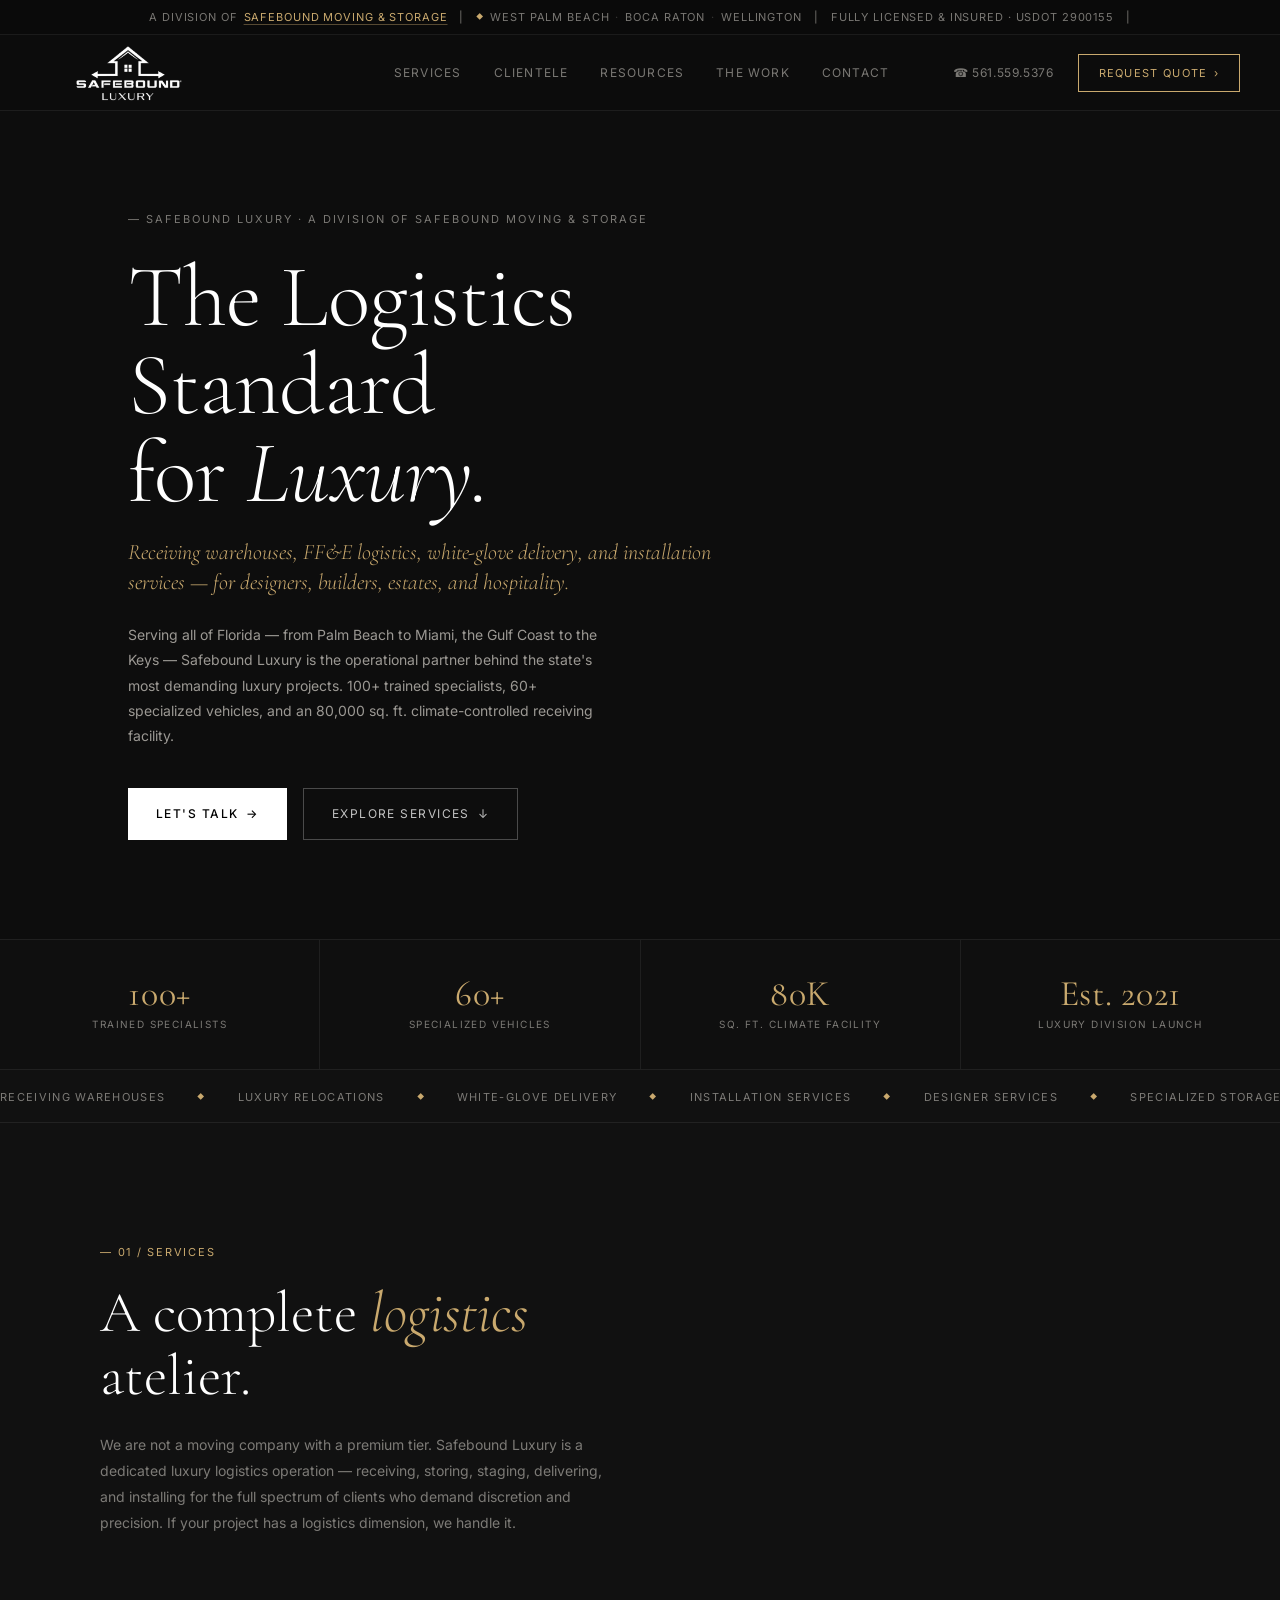
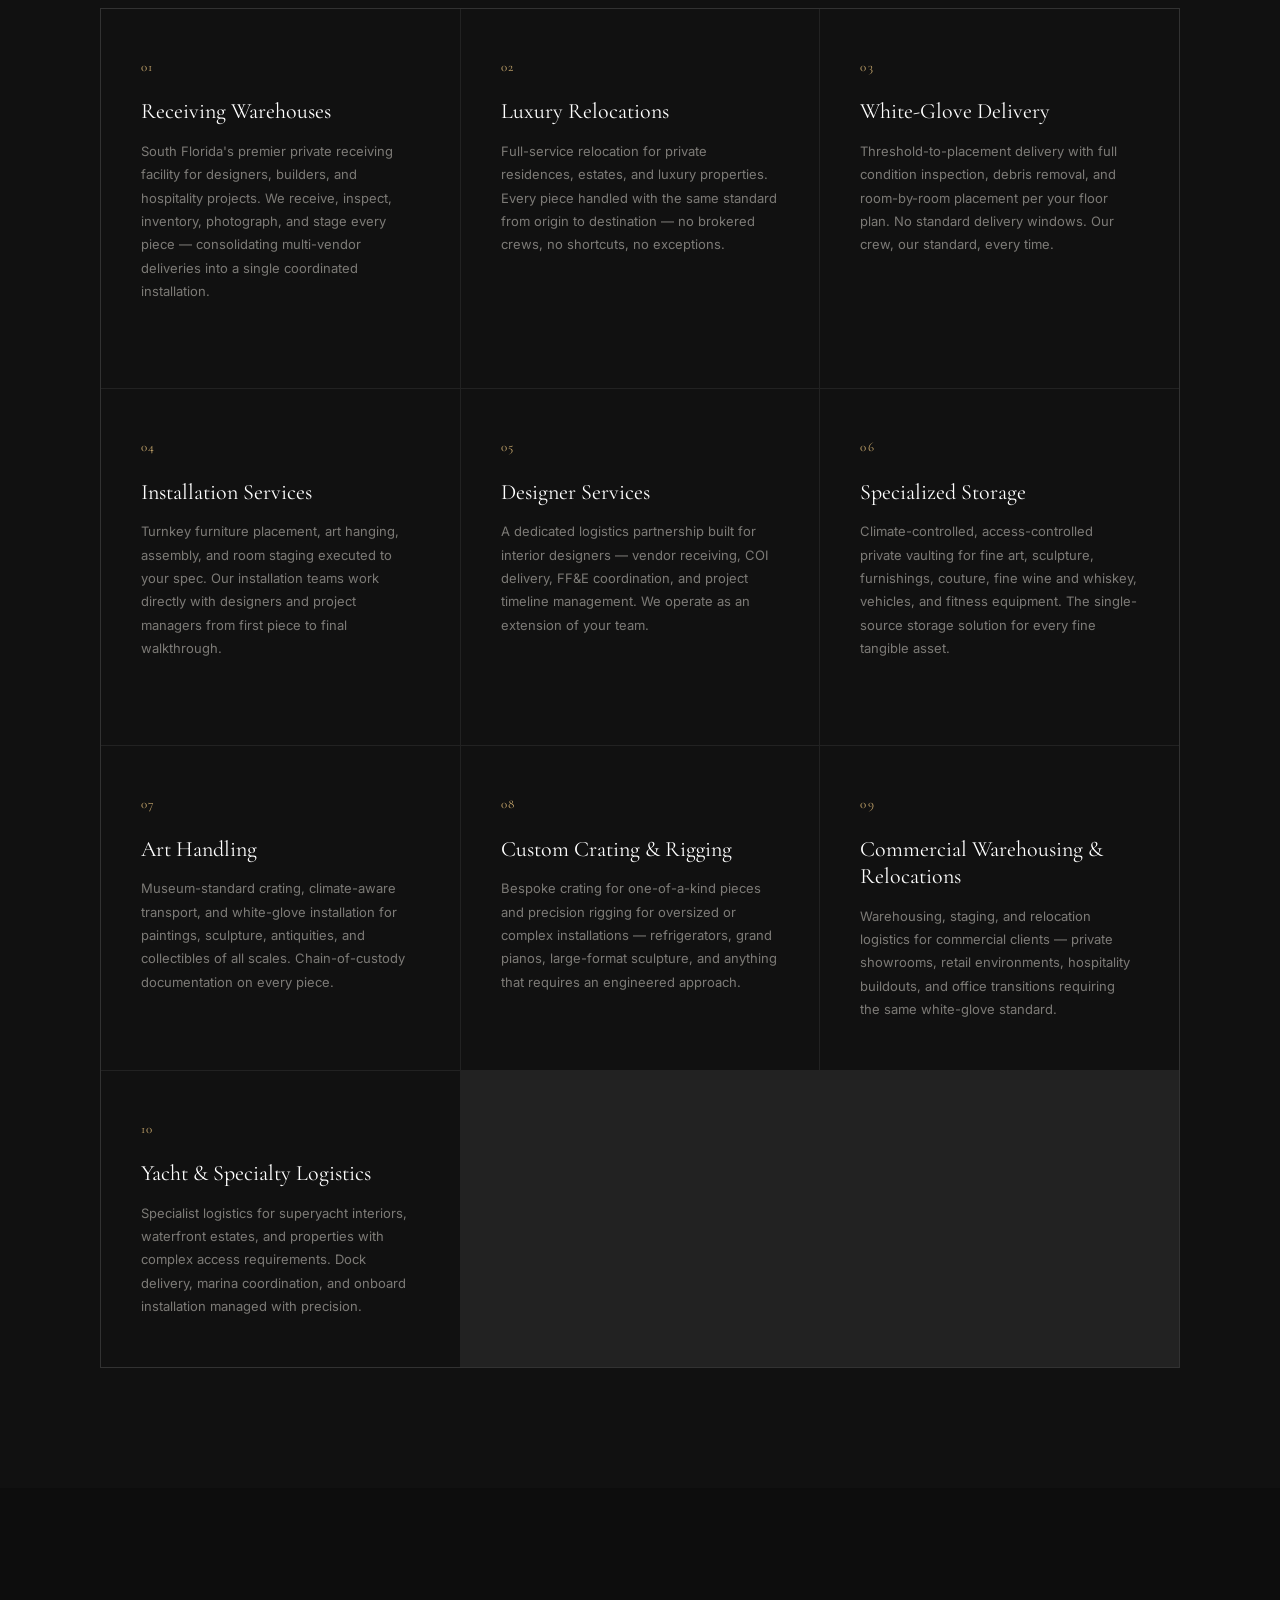
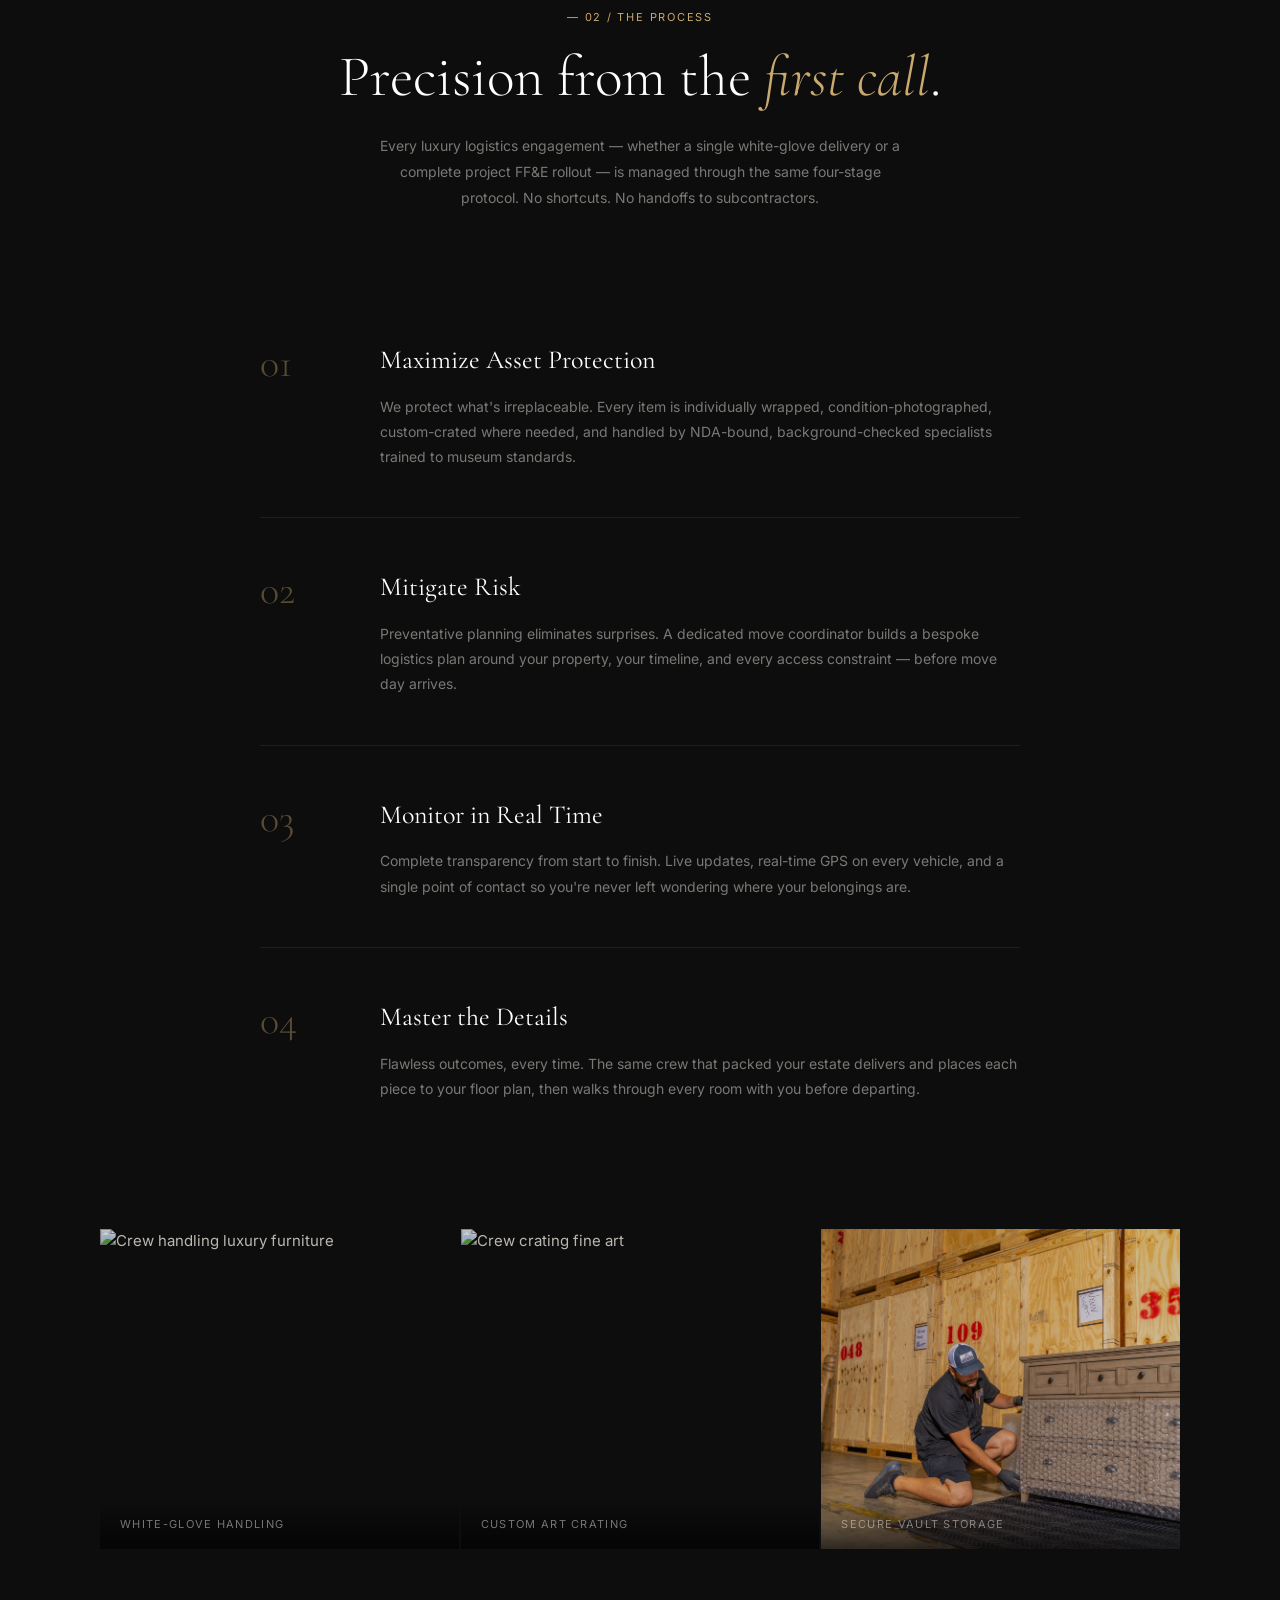
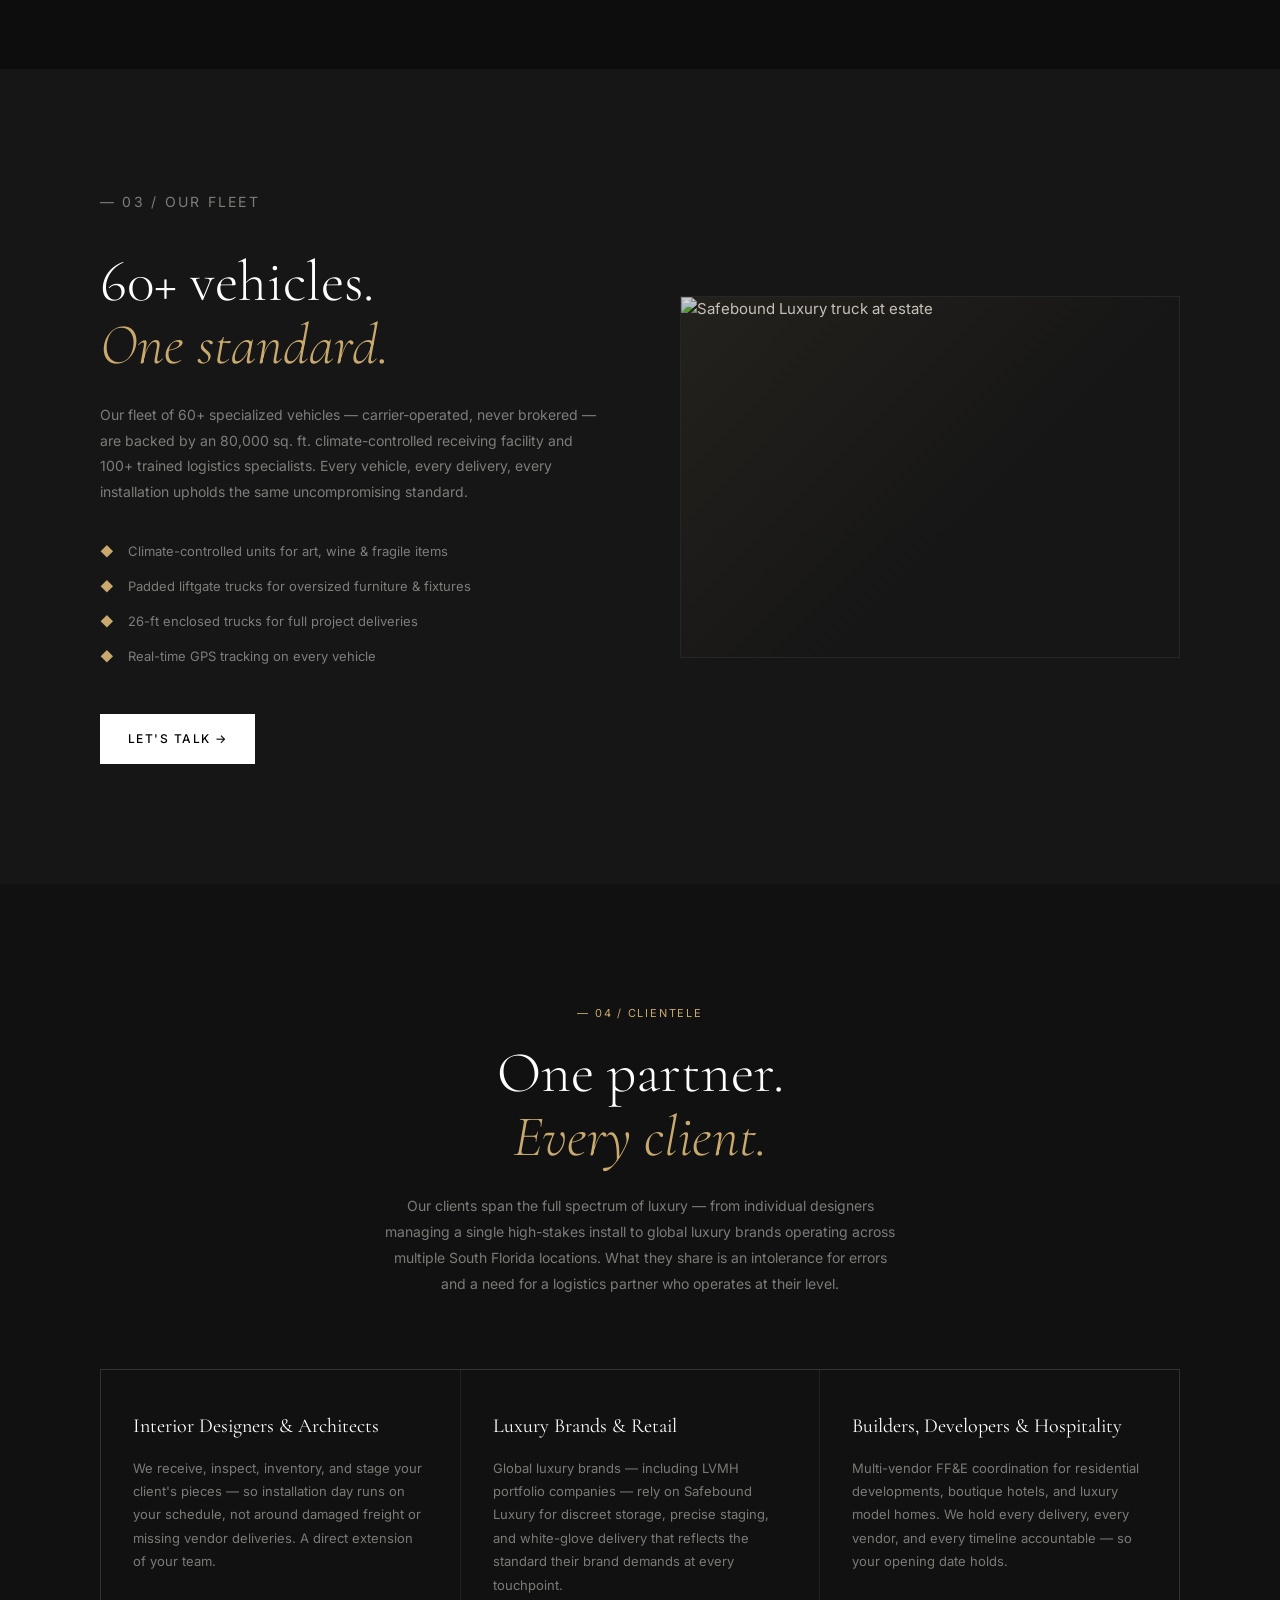
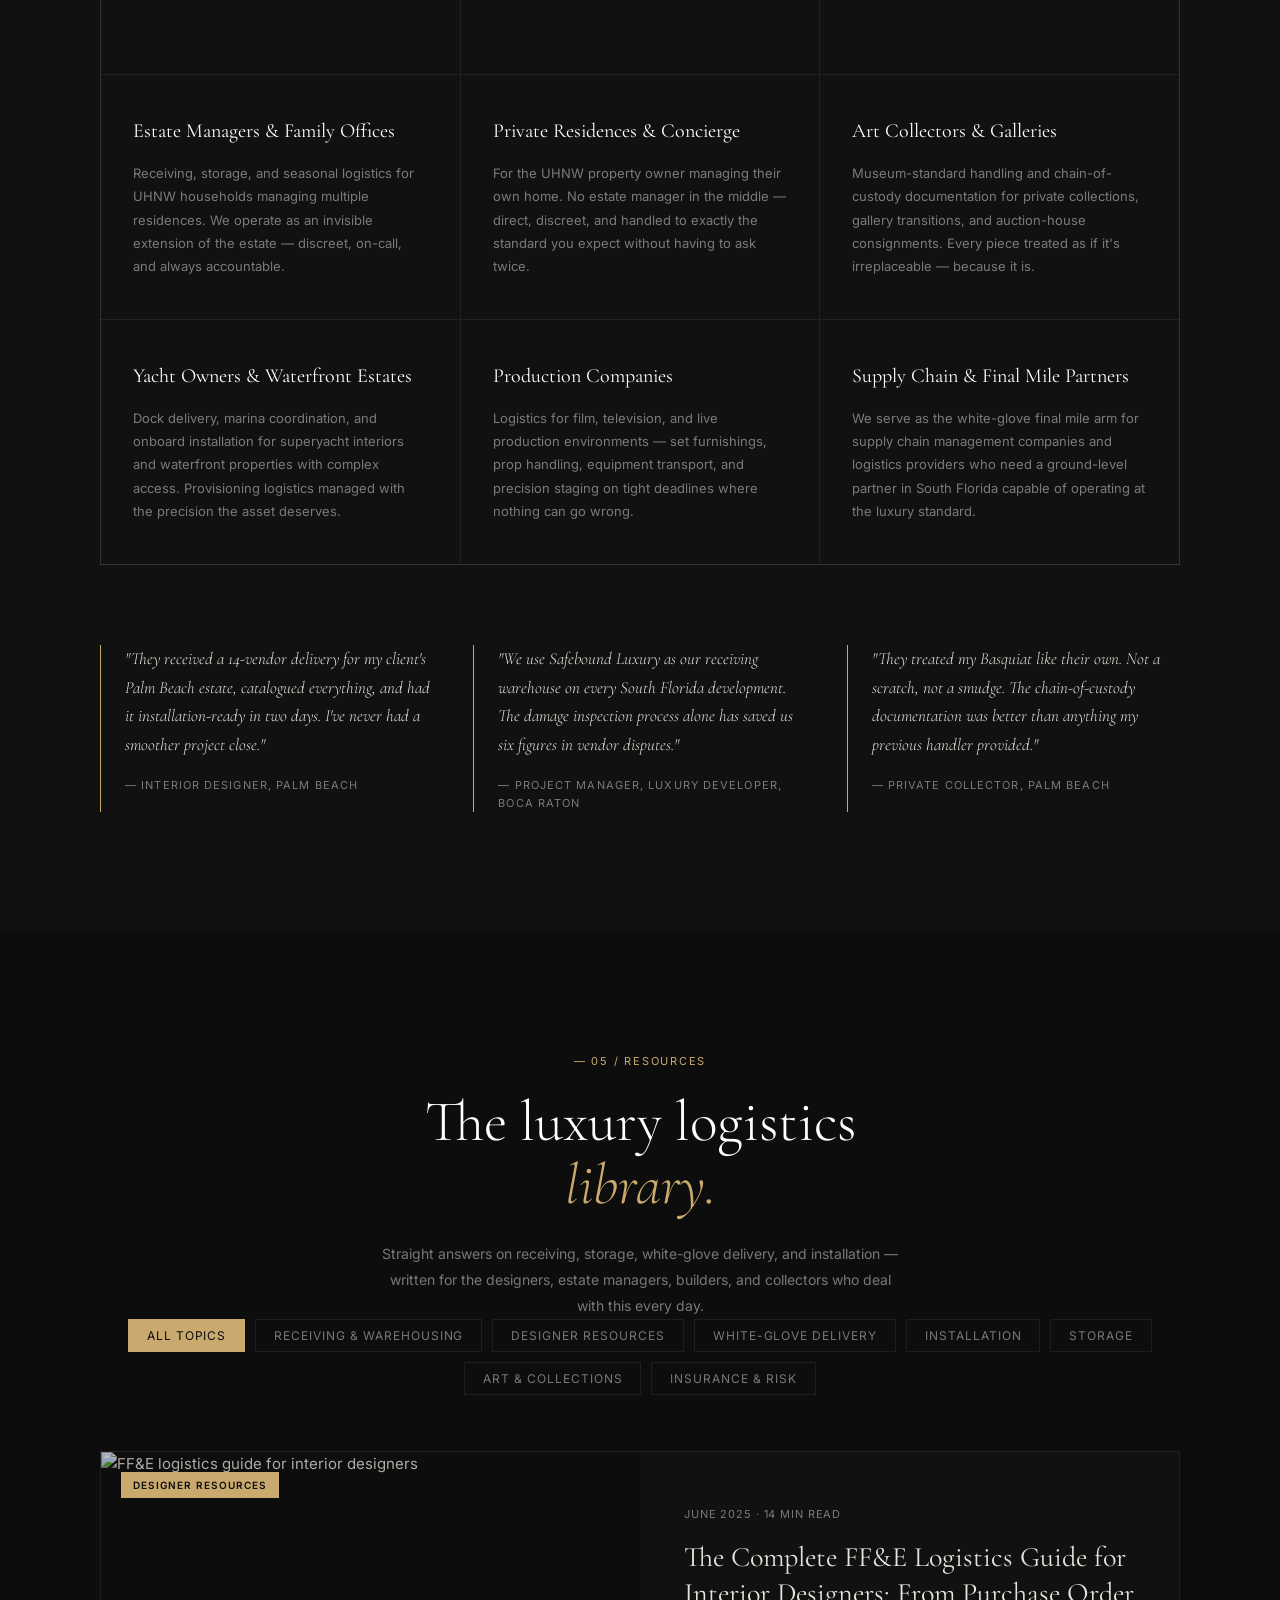
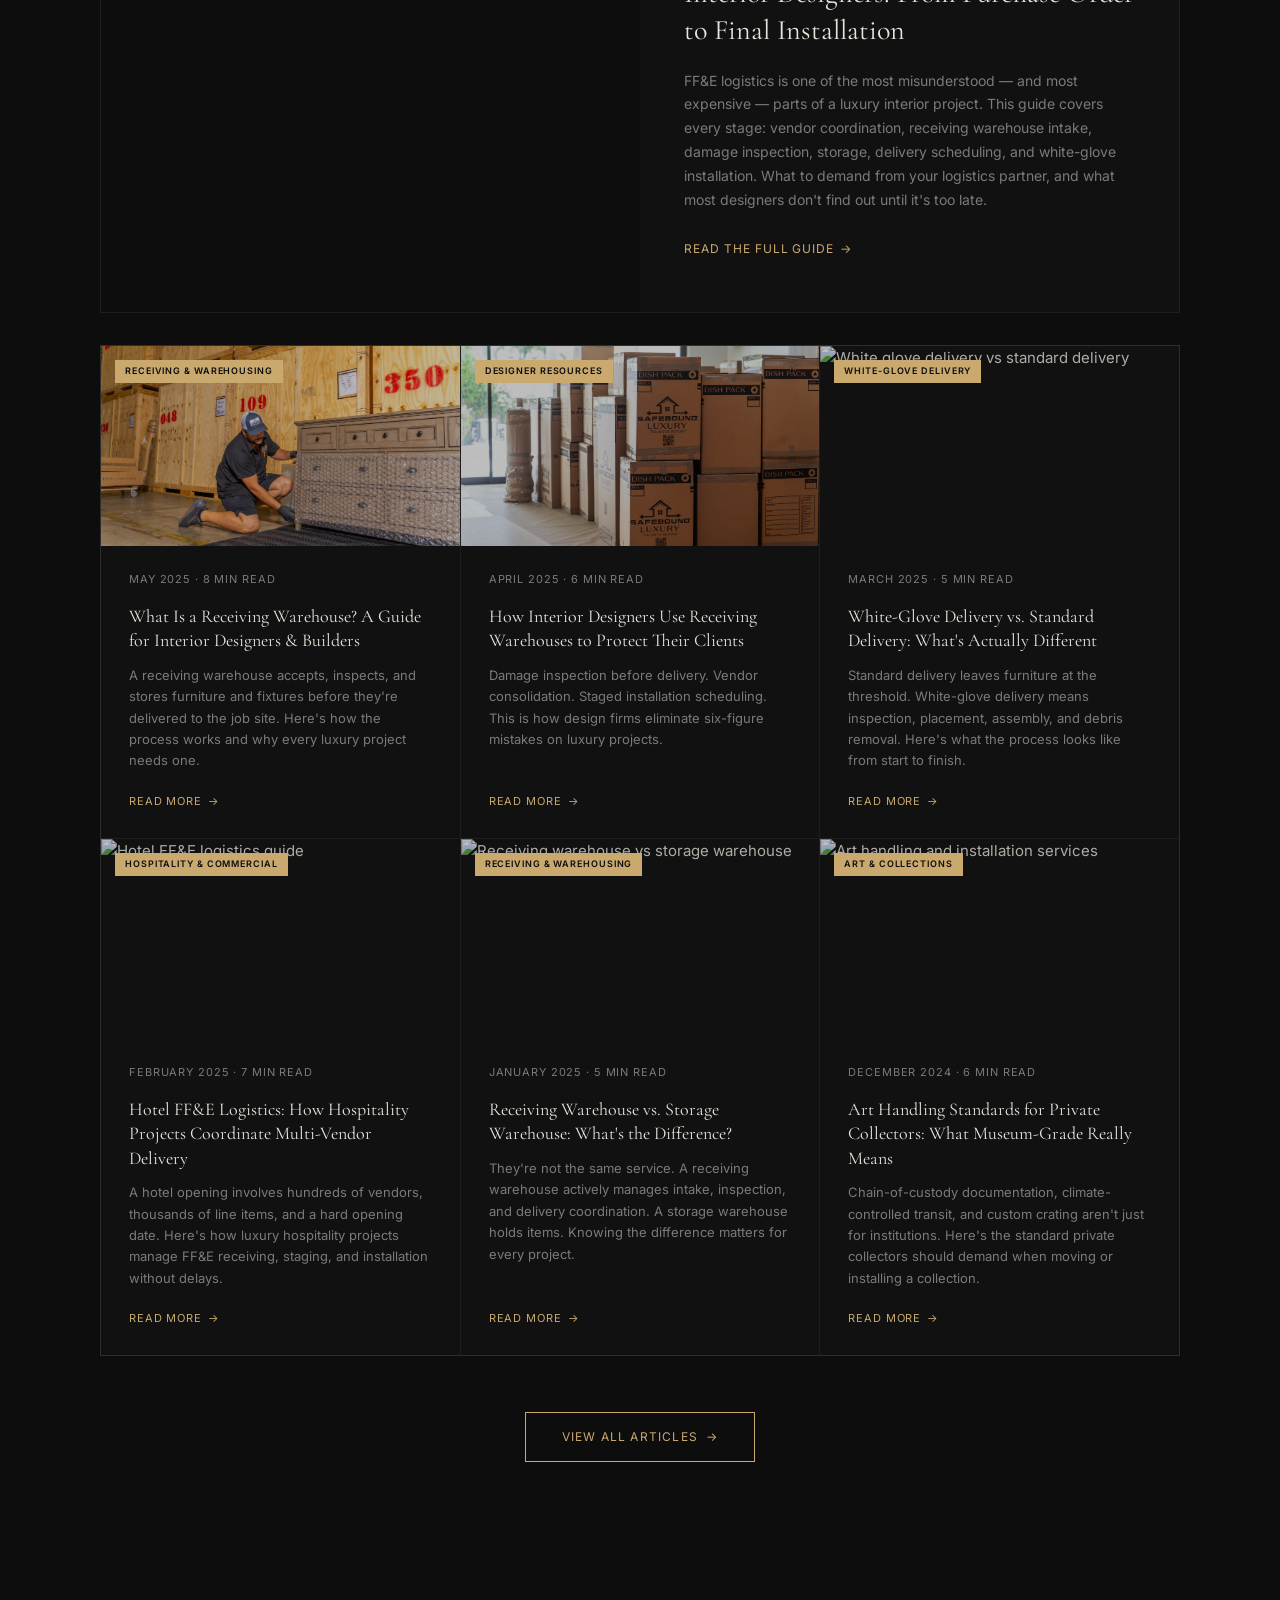
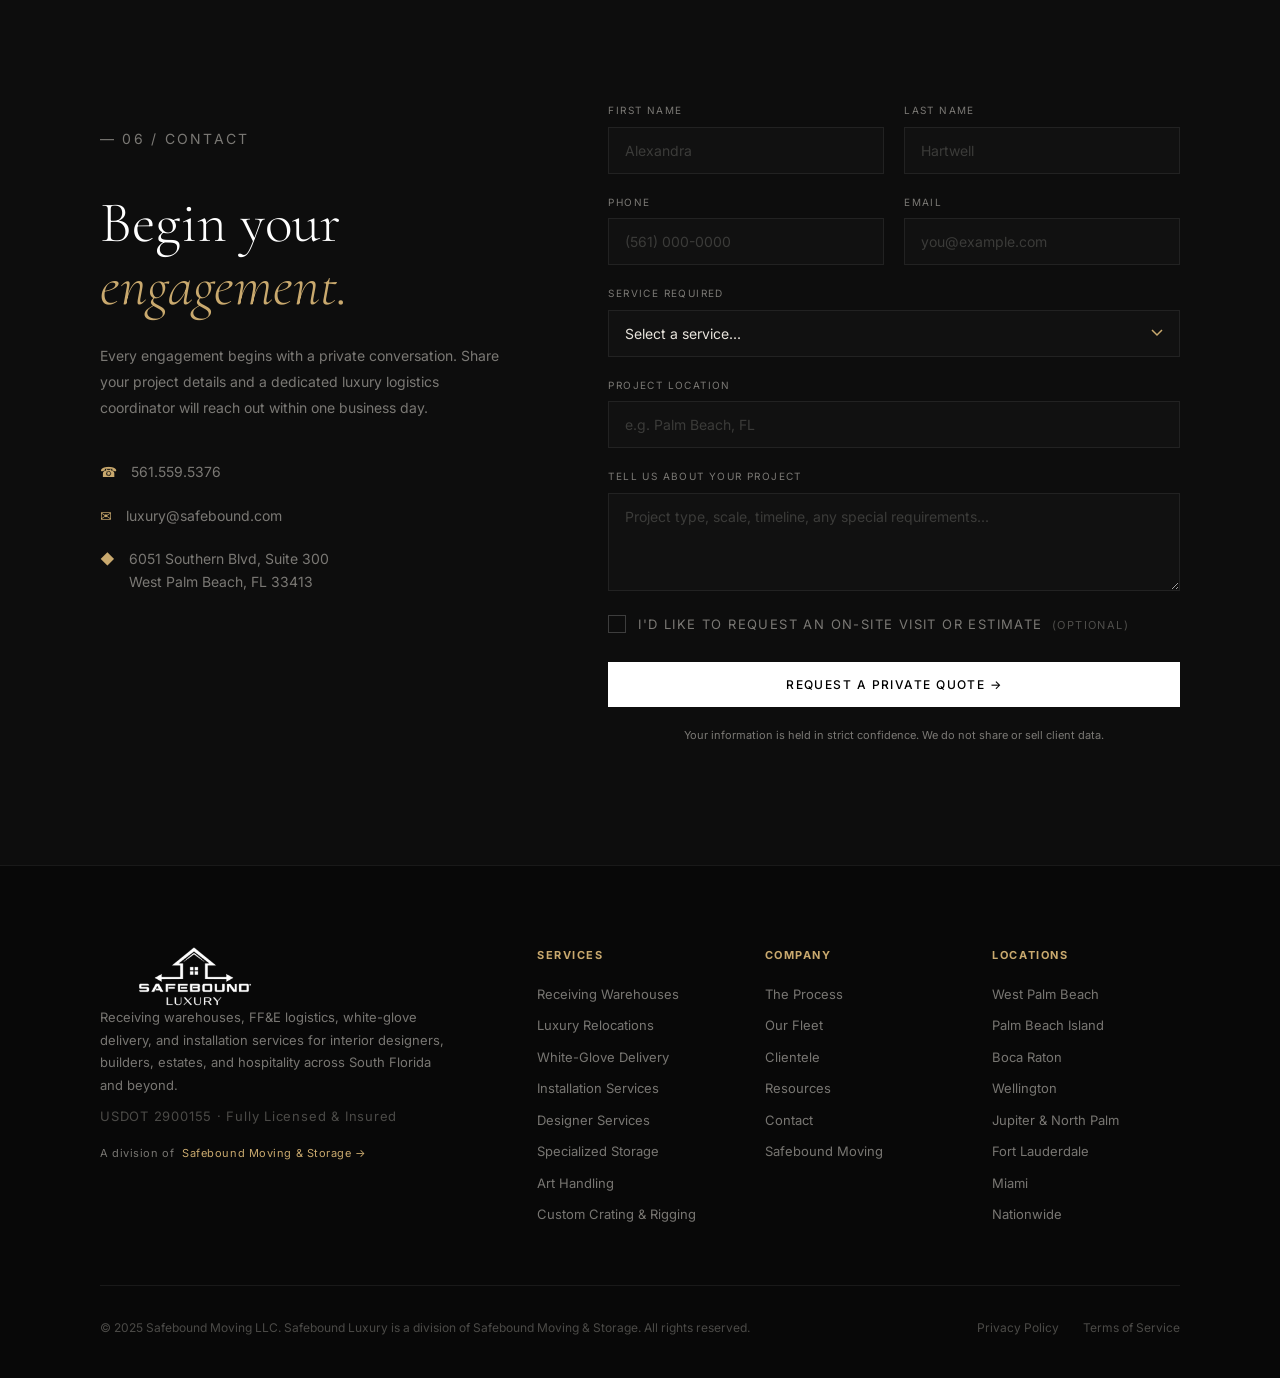
==== commit 7adfbad9: "Add Resources templates — listing page and article template - resources.html: category filter, searc" ====
--- a/index.html
+++ b/index.html
@@ -3,7 +3,7 @@
 <head>
   <meta charset="UTF-8" />
   <meta name="viewport" content="width=device-width, initial-scale=1.0" />
-  <title>Safebound Luxury — White-Glove Moving Services</title>
+  <title>Safebound Luxury — Luxury Logistics, Receiving &amp; Storage · South Florida</title>
   <link rel="preconnect" href="https://fonts.googleapis.com" />
   <link rel="preconnect" href="https://fonts.gstatic.com" crossorigin />
   <link href="https://fonts.googleapis.com/css2?family=Cormorant+Garamond:ital,wght@0,300;0,400;0,500;0,600;1,300;1,400;1,500&family=Inter:wght@300;400;500;600&display=swap" rel="stylesheet" />
@@ -37,7 +37,7 @@
     <ul class="nav-links">
       <li><a href="#services">Services</a></li>
       <li><a href="#clientele">Clientele</a></li>
-      <li><a href="#resources">Resources</a></li>
+      <li><a href="resources.html">Resources</a></li>
       <li><a href="the-work.html">The Work</a></li>
       <li><a href="#contact">Contact</a></li>
     </ul>
@@ -55,7 +55,7 @@
     <ul>
       <li><a href="#services">Services</a></li>
       <li><a href="#clientele">Clientele</a></li>
-      <li><a href="#resources">Resources</a></li>
+      <li><a href="resources.html">Resources</a></li>
       <li><a href="the-work.html">The Work</a></li>
       <li><a href="#contact">Contact</a></li>
       <li><a href="tel:5615595376" class="gold">☎ 561.559.5376</a></li>
@@ -360,29 +360,29 @@
     <div class="container">
       <div class="section-header centered">
         <p class="section-eyebrow">— 05 / Resources</p>
-        <h2 class="section-title">The Luxury Logistics<br /><em>Encyclopedia.</em></h2>
-        <p class="section-intro">The definitive resource for interior designers, builders, estate managers, and hospitality professionals navigating luxury receiving, FF&amp;E logistics, and white-glove delivery.</p>
+        <h2 class="section-title">The luxury logistics<br /><em>library.</em></h2>
+        <p class="section-intro">Straight answers on receiving, storage, white-glove delivery, and installation — written for the designers, estate managers, builders, and collectors who deal with this every day.</p>
       </div>
 
       <!-- Category Filter Pills -->
       <!-- WEBFLOW: Bind to Categories Collection List. Active state via Interactions or finsweet:filter -->
       <div class="resource-filters">
         <button class="resource-filter active">All Topics</button>
-        <button class="resource-filter">Receiving</button>
-        <button class="resource-filter">FF&amp;E</button>
-        <button class="resource-filter">Designer Services</button>
+        <button class="resource-filter">Receiving &amp; Warehousing</button>
+        <button class="resource-filter">Designer Resources</button>
         <button class="resource-filter">White-Glove Delivery</button>
         <button class="resource-filter">Installation</button>
-        <button class="resource-filter">Art Handling</button>
-        <button class="resource-filter">Hospitality</button>
+        <button class="resource-filter">Storage</button>
+        <button class="resource-filter">Art &amp; Collections</button>
+        <button class="resource-filter">Insurance &amp; Risk</button>
       </div>
 
       <!-- Featured Article -->
       <!-- WEBFLOW: Collection List filtered to Featured = true, limit 1 -->
-      <a href="#" class="resource-featured">
+      <a href="resource-article.html" class="resource-featured">
         <div class="resource-featured-img">
           <img src="img-process.jpg" alt="FF&E logistics guide for interior designers" />
-          <span class="resource-category-tag">FF&amp;E</span>
+          <span class="resource-category-tag">Designer Resources</span>
         </div>
         <div class="resource-featured-body">
           <p class="resource-meta">June 2025 · 14 min read</p>
@@ -396,10 +396,10 @@
       <!-- WEBFLOW: Collection List, limit 6, exclude Featured item, 3-col grid -->
       <div class="resource-grid">
 
-        <a href="#" class="resource-card">
+        <a href="resource-article.html" class="resource-card">
           <div class="resource-card-img">
             <img src="img-storage.jpg" alt="What is a receiving warehouse" />
-            <span class="resource-category-tag small">Receiving</span>
+            <span class="resource-category-tag small">Receiving &amp; Warehousing</span>
           </div>
           <div class="resource-card-body">
             <p class="resource-meta">May 2025 · 8 min read</p>
@@ -409,10 +409,10 @@
           </div>
         </a>
 
-        <a href="#" class="resource-card">
+        <a href="resource-article.html" class="resource-card">
           <div class="resource-card-img">
             <img src="img-boxes.jpg" alt="How interior designers use receiving warehouses" />
-            <span class="resource-category-tag small">Designer Services</span>
+            <span class="resource-category-tag small">Designer Resources</span>
           </div>
           <div class="resource-card-body">
             <p class="resource-meta">April 2025 · 6 min read</p>
@@ -422,7 +422,7 @@
           </div>
         </a>
 
-        <a href="#" class="resource-card">
+        <a href="resource-article.html" class="resource-card">
           <div class="resource-card-img">
             <img src="img-fineart.jpg" alt="White glove delivery vs standard delivery" />
             <span class="resource-category-tag small">White-Glove Delivery</span>
@@ -435,10 +435,10 @@
           </div>
         </a>
 
-        <a href="#" class="resource-card">
+        <a href="resource-article.html" class="resource-card">
           <div class="resource-card-img">
             <img src="img-fleet.jpg" alt="Hotel FF&E logistics guide" />
-            <span class="resource-category-tag small">Hospitality</span>
+            <span class="resource-category-tag small">Hospitality &amp; Commercial</span>
           </div>
           <div class="resource-card-body">
             <p class="resource-meta">February 2025 · 7 min read</p>
@@ -448,10 +448,10 @@
           </div>
         </a>
 
-        <a href="#" class="resource-card">
+        <a href="resource-article.html" class="resource-card">
           <div class="resource-card-img">
             <img src="img-fleet2.jpg" alt="Receiving warehouse vs storage warehouse" />
-            <span class="resource-category-tag small">Receiving</span>
+            <span class="resource-category-tag small">Receiving &amp; Warehousing</span>
           </div>
           <div class="resource-card-body">
             <p class="resource-meta">January 2025 · 5 min read</p>
@@ -461,10 +461,10 @@
           </div>
         </a>
 
-        <a href="#" class="resource-card">
+        <a href="resource-article.html" class="resource-card">
           <div class="resource-card-img">
             <img src="img-process.jpg" alt="Art handling and installation services" />
-            <span class="resource-category-tag small">Art Handling</span>
+            <span class="resource-category-tag small">Art &amp; Collections</span>
           </div>
           <div class="resource-card-body">
             <p class="resource-meta">December 2024 · 6 min read</p>
@@ -477,7 +477,7 @@
       </div><!-- /resource-grid -->
 
       <div class="resources-cta">
-        <a href="#" class="btn-outline">View All Articles <span>→</span></a>
+        <a href="resources.html" class="btn-outline">View All Articles <span>→</span></a>
       </div>
 
     </div>
@@ -599,7 +599,7 @@
               <li><a href="#process">The Process</a></li>
               <li><a href="#fleet">Our Fleet</a></li>
               <li><a href="#clientele">Clientele</a></li>
-              <li><a href="#resources">Resources</a></li>
+              <li><a href="resources.html">Resources</a></li>
               <li><a href="#contact">Contact</a></li>
               <li><a href="https://safeboundmoving.com" target="_blank" rel="noopener">Safebound Moving</a></li>
             </ul>
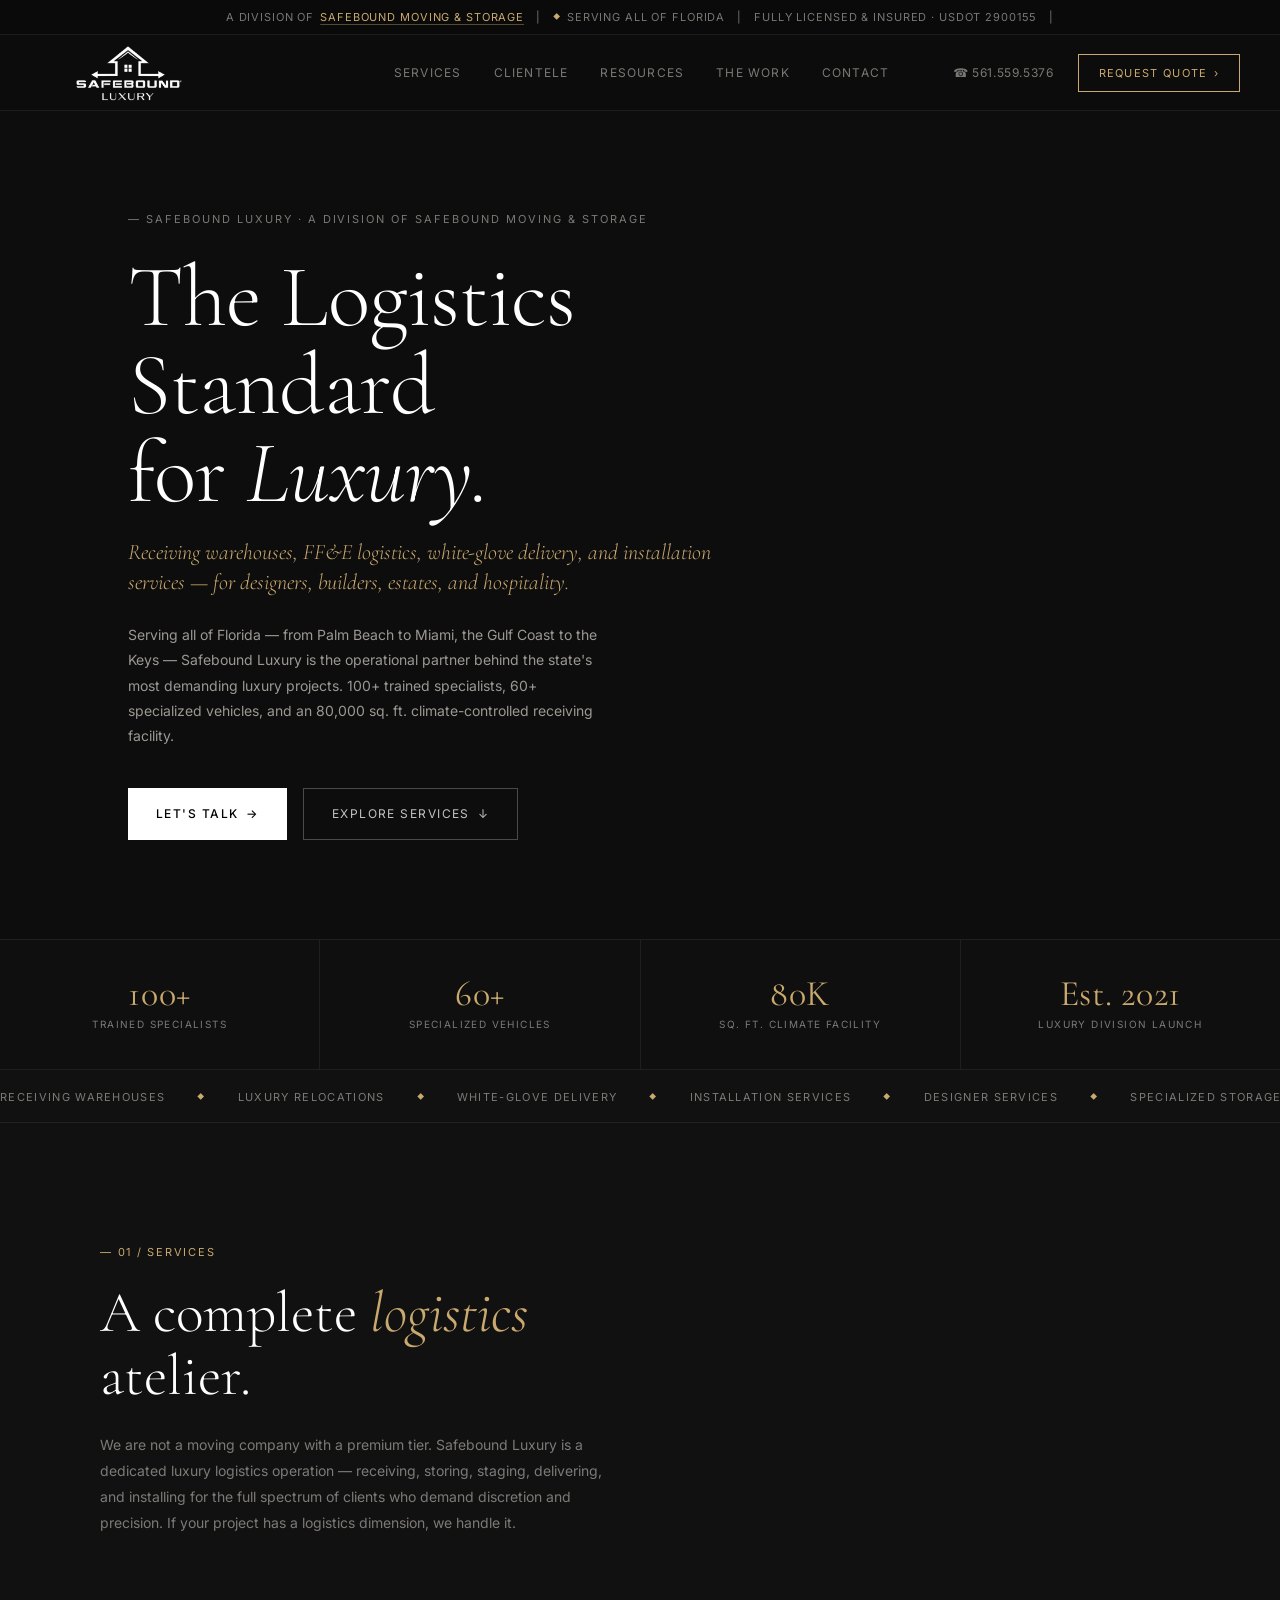
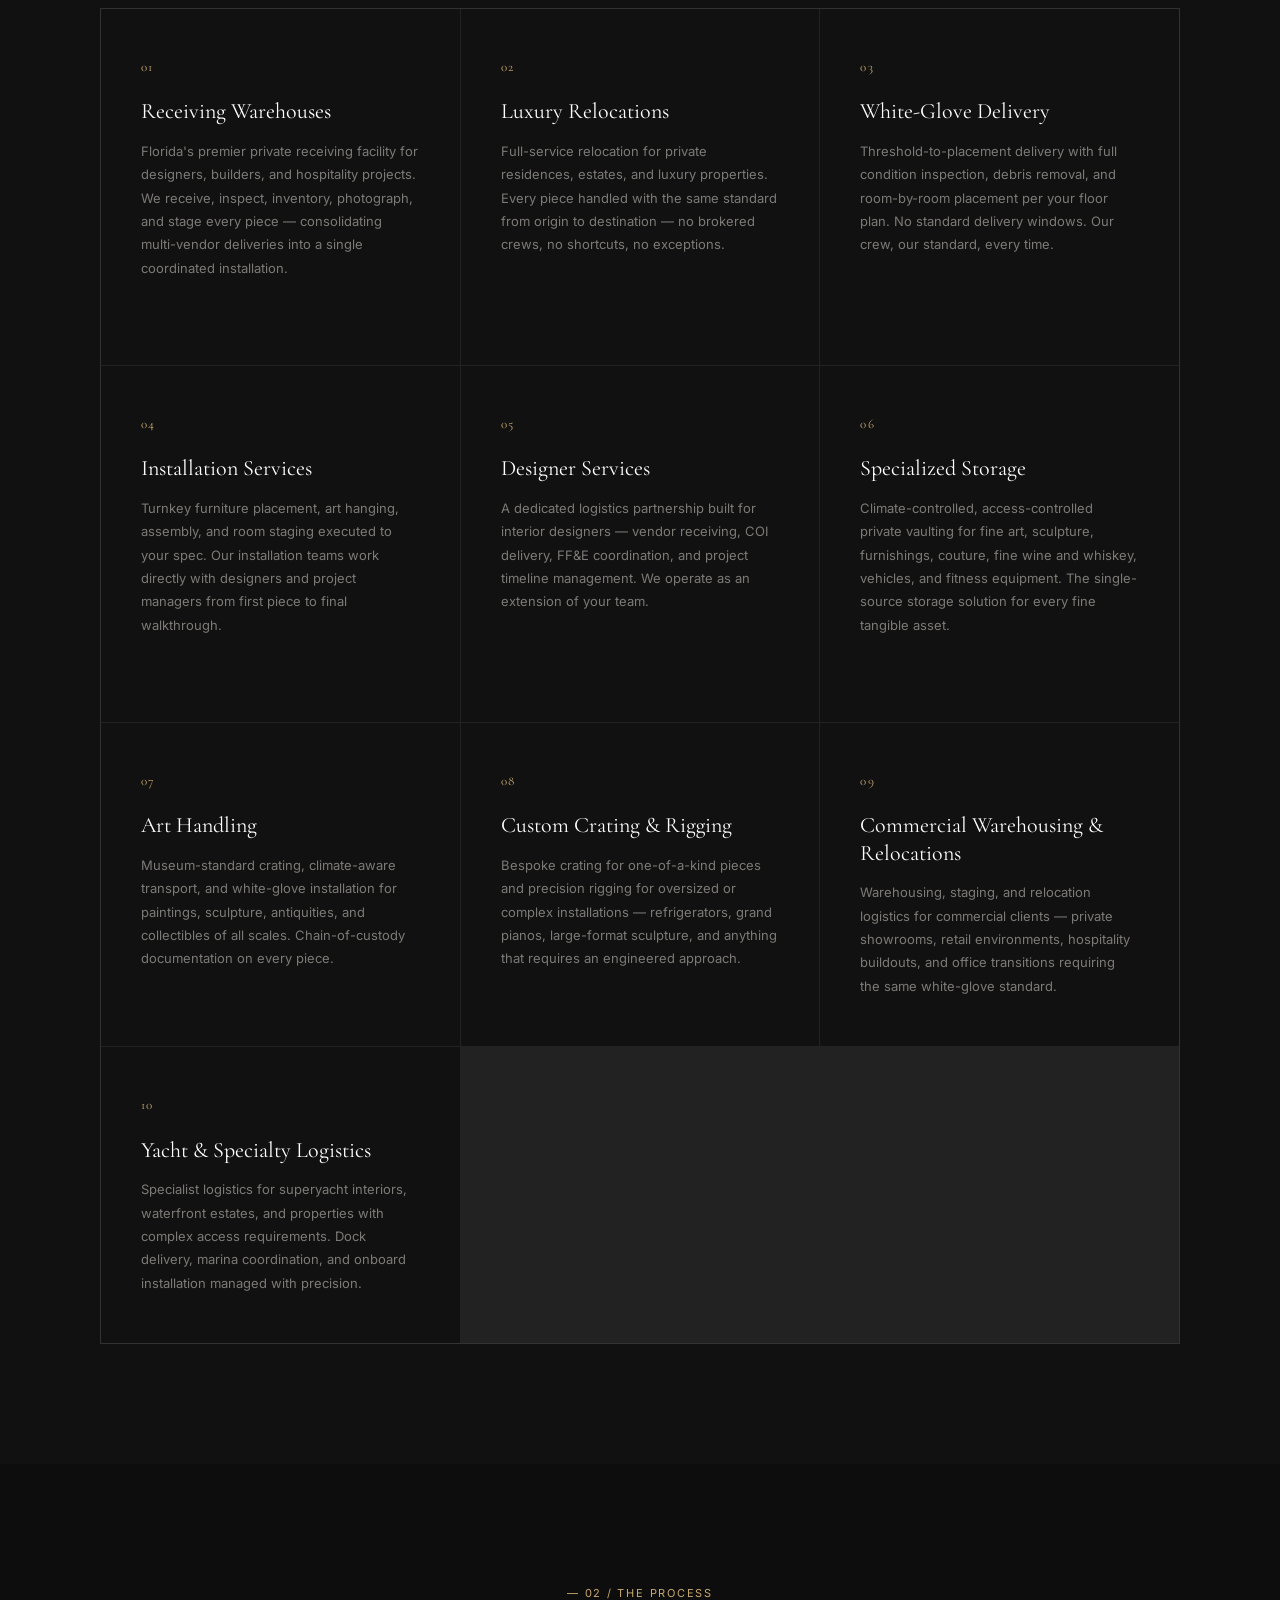
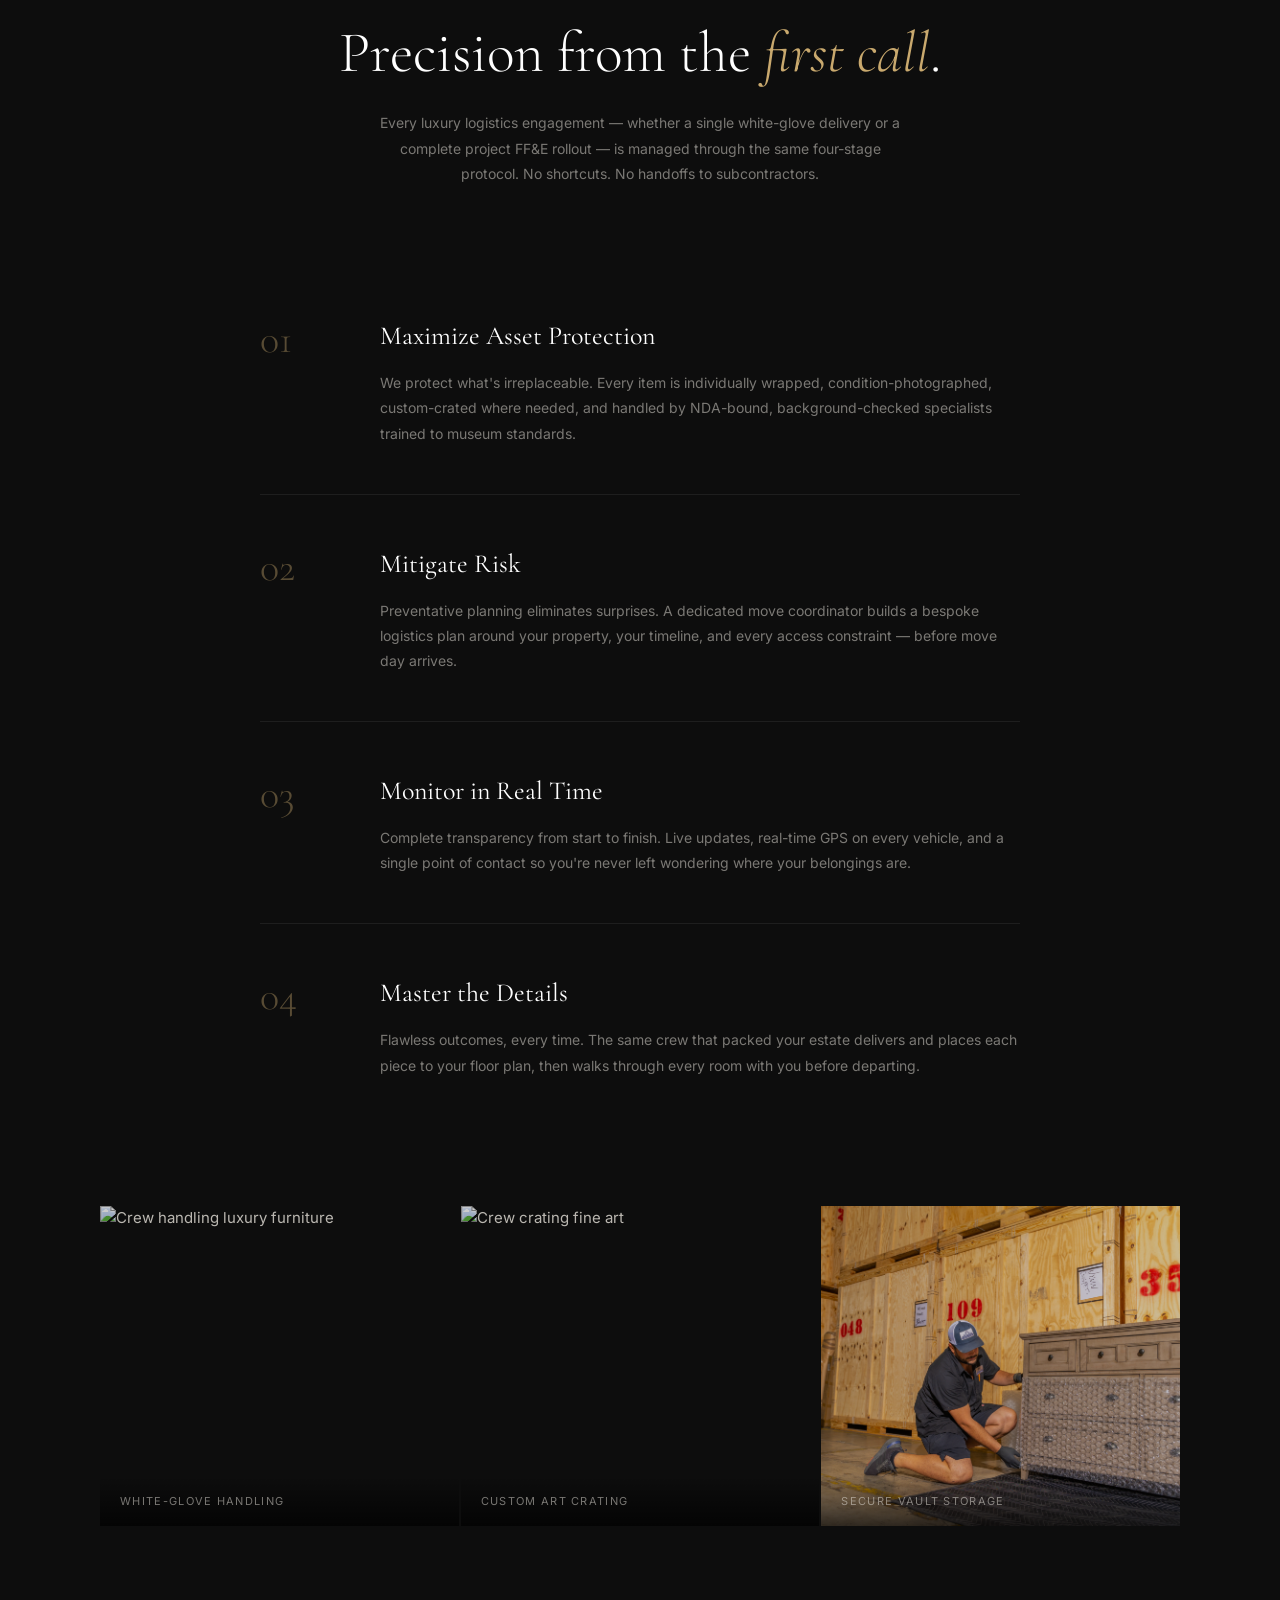
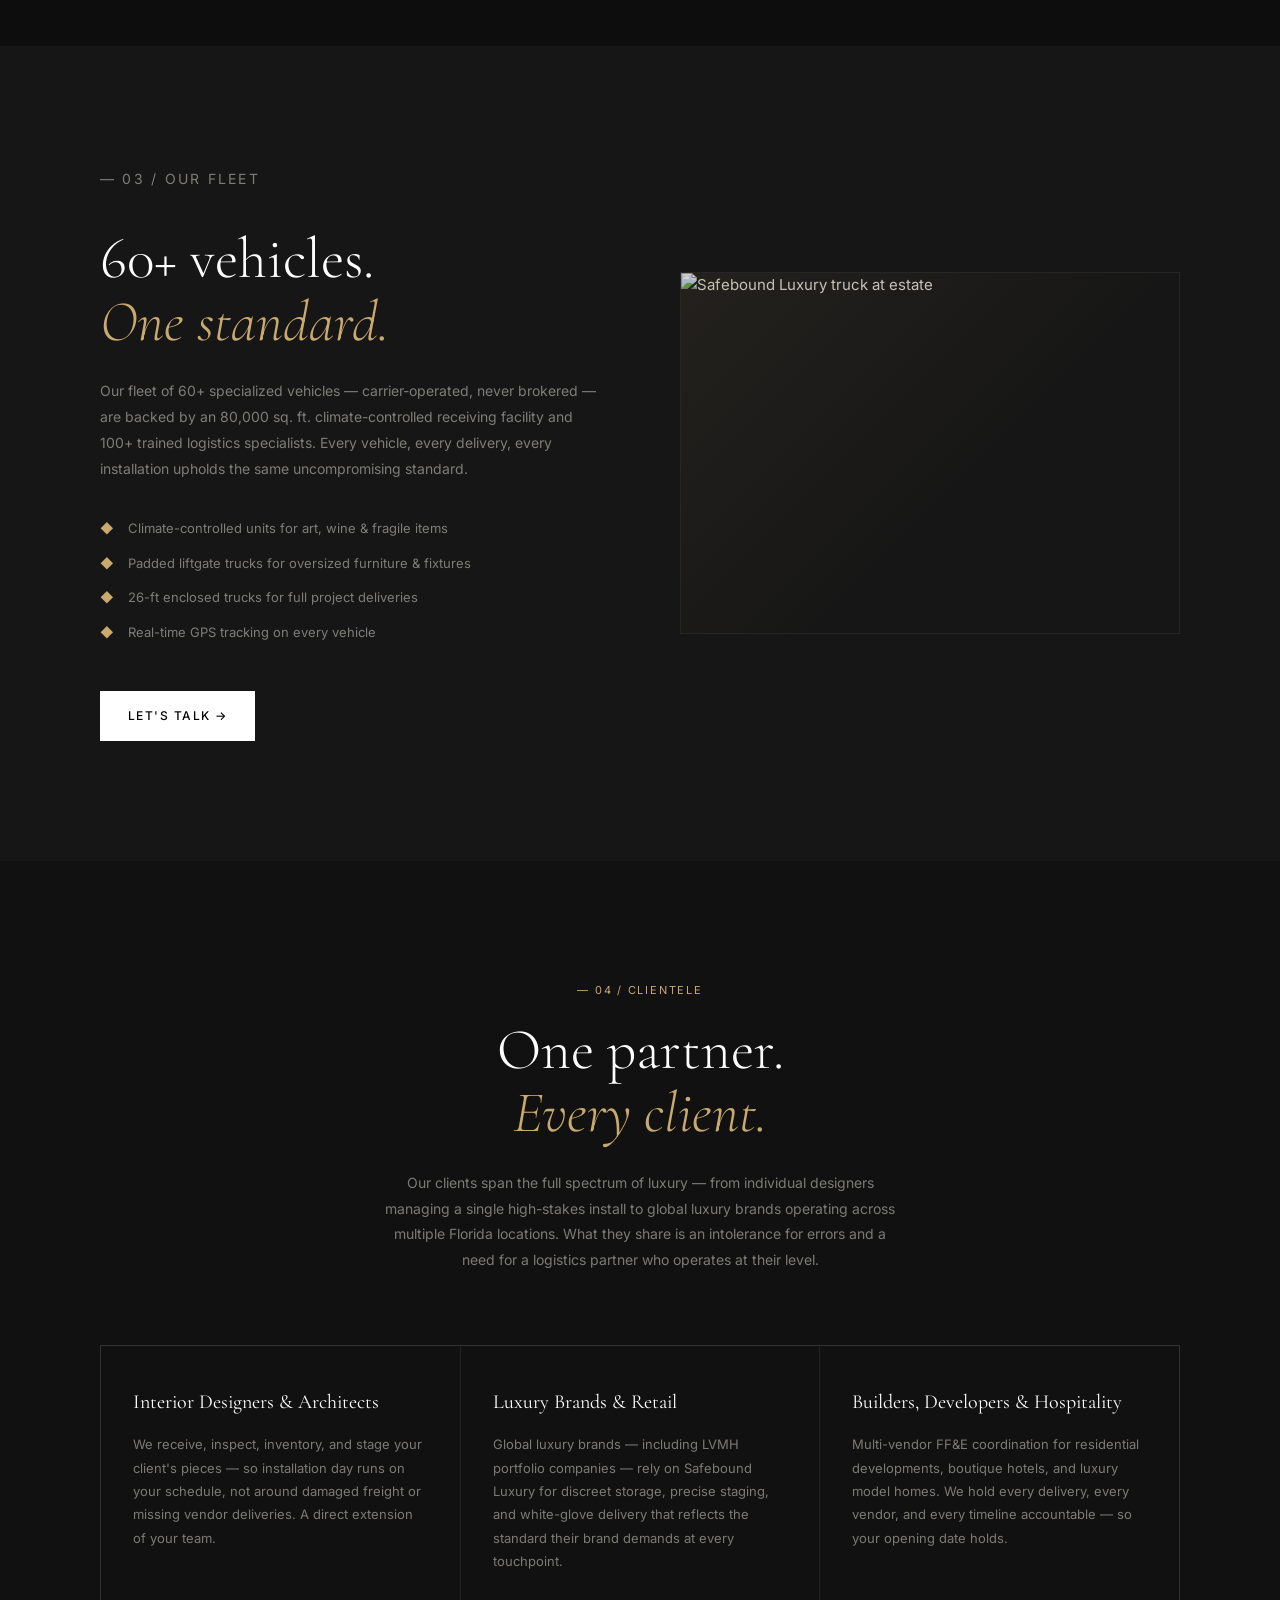
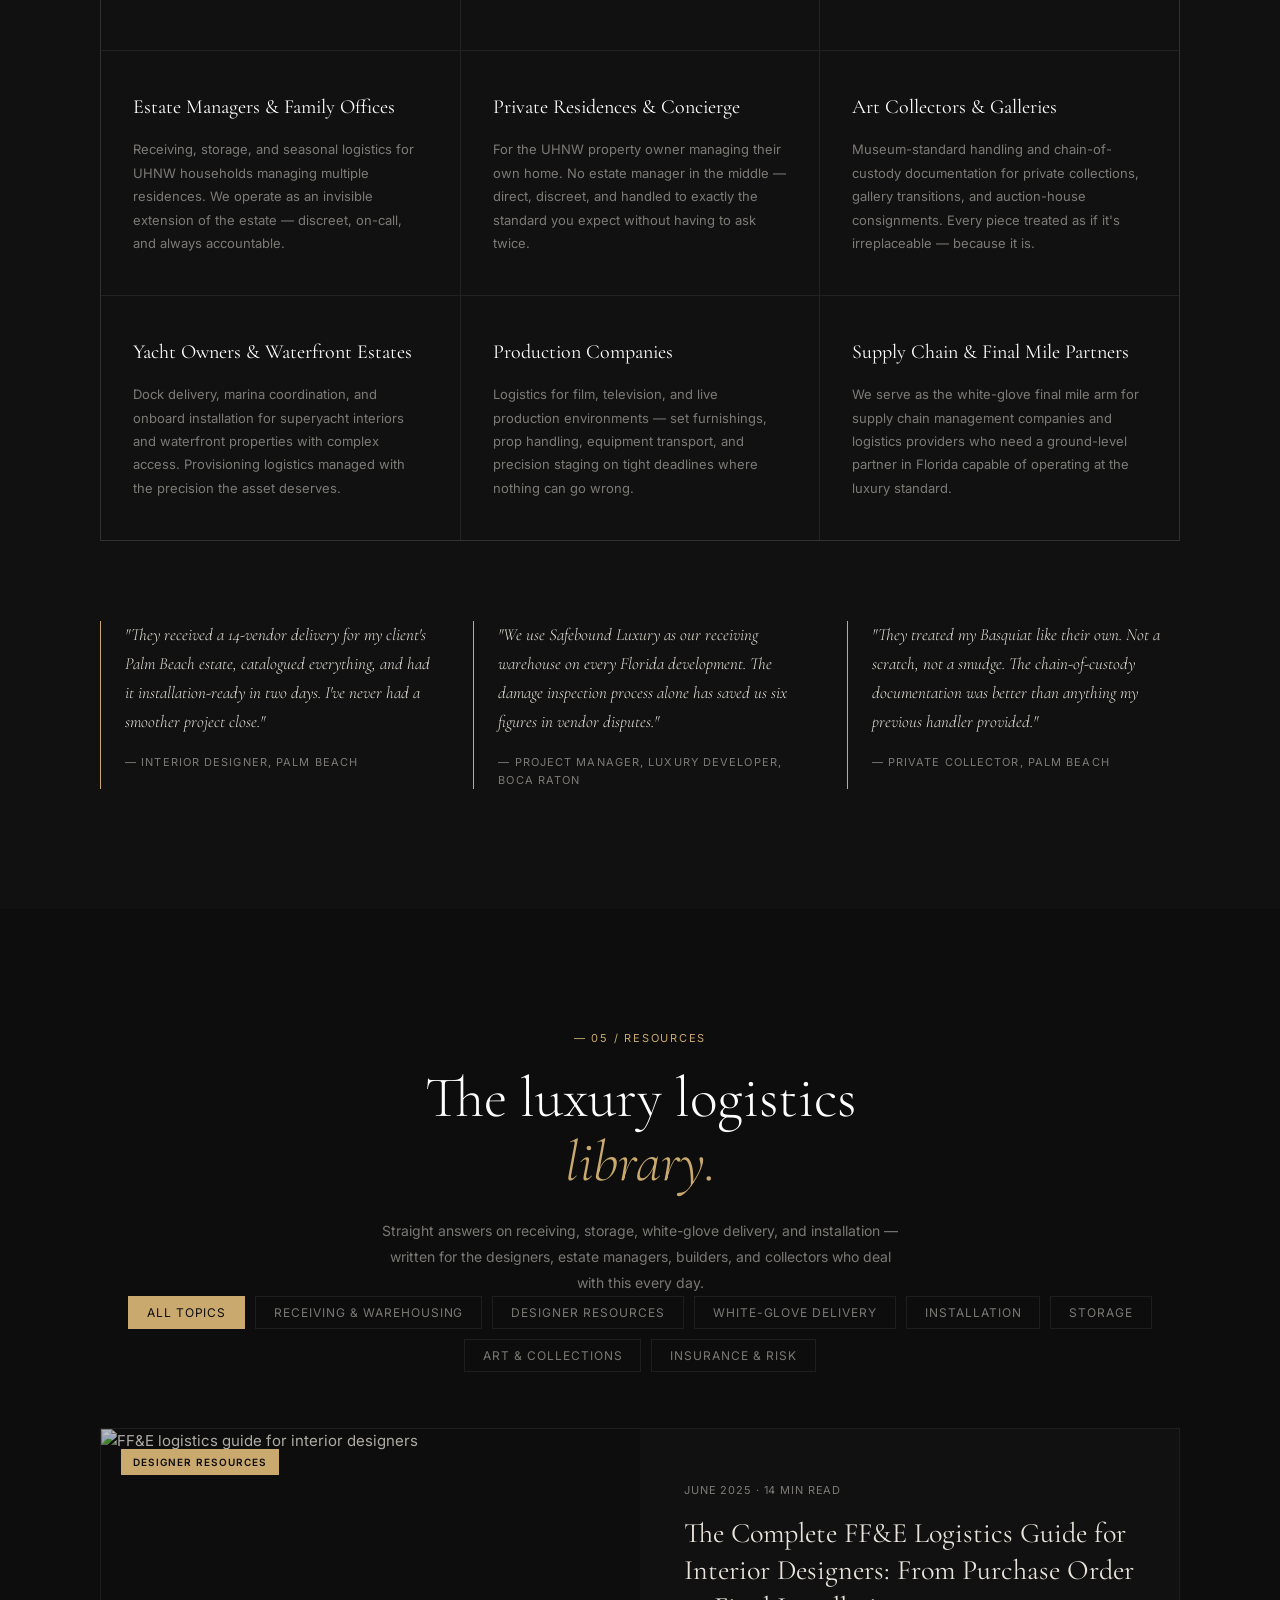
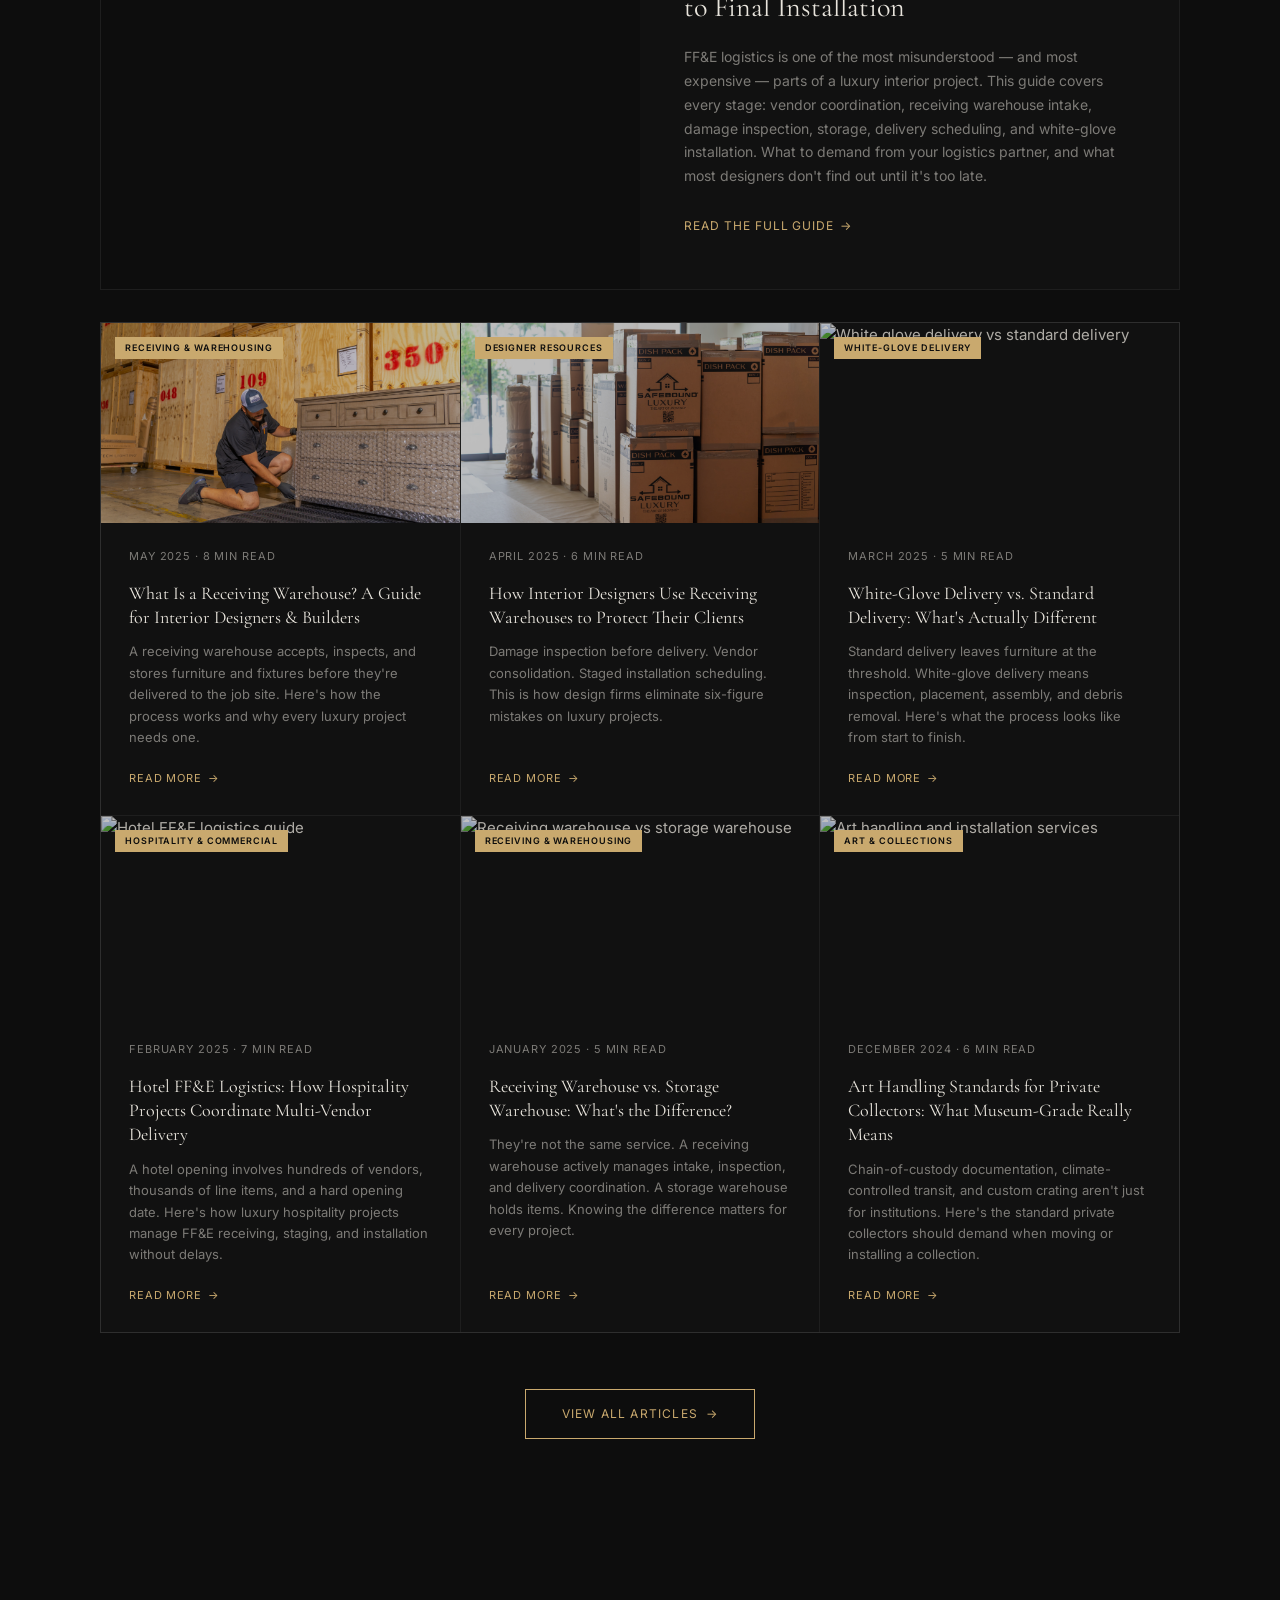
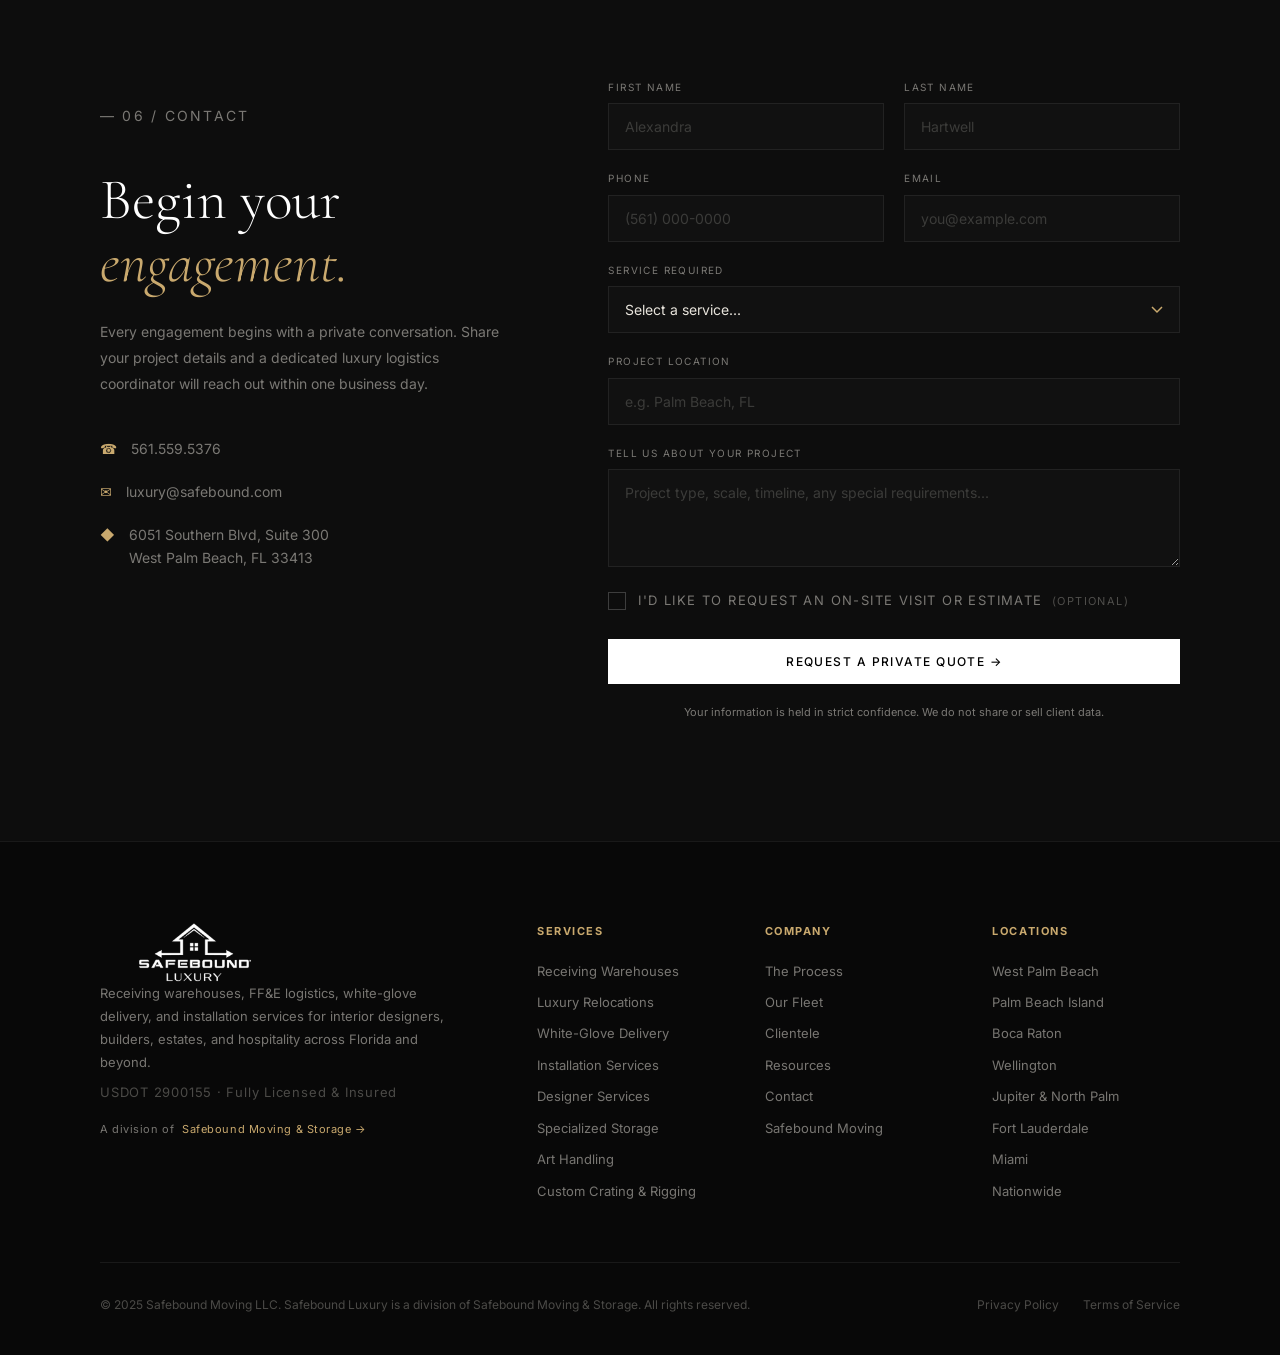
==== commit aa5ca5b8: "Add Interior Designers clientele page + sitewide copy fixes - clientele-interior-designers.html: hig" ====
--- a/index.html
+++ b/index.html
@@ -3,7 +3,7 @@
 <head>
   <meta charset="UTF-8" />
   <meta name="viewport" content="width=device-width, initial-scale=1.0" />
-  <title>Safebound Luxury — Luxury Logistics, Receiving &amp; Storage · South Florida</title>
+  <title>Safebound Luxury — Luxury Logistics, Receiving &amp; Storage · Florida</title>
   <link rel="preconnect" href="https://fonts.googleapis.com" />
   <link rel="preconnect" href="https://fonts.gstatic.com" crossorigin />
   <link href="https://fonts.googleapis.com/css2?family=Cormorant+Garamond:ital,wght@0,300;0,400;0,500;0,600;1,300;1,400;1,500&family=Inter:wght@300;400;500;600&display=swap" rel="stylesheet" />
@@ -19,9 +19,7 @@
       </span>
 |</span>
       <span class="announce-group">
-        <span class="dot">◆</span> West Palm Beach
-        <span class="sep">·</span> Boca Raton
-        <span class="sep">·</span> Wellington
+        <span class="dot">◆</span> Serving all of Florida
       </span>
 |</span>
       <span class="announce-group">Fully Licensed &amp; Insured · USDOT 2900155</span>
@@ -145,7 +143,7 @@
         <a href="receiving-warehouses.html" class="service-card service-card--linked">
           <span class="service-num">01</span>
           <h3>Receiving Warehouses</h3>
-          <p>South Florida's premier private receiving facility for designers, builders, and hospitality projects. We receive, inspect, inventory, photograph, and stage every piece — consolidating multi-vendor deliveries into a single coordinated installation.</p>
+          <p>Florida's premier private receiving facility for designers, builders, and hospitality projects. We receive, inspect, inventory, photograph, and stage every piece — consolidating multi-vendor deliveries into a single coordinated installation.</p>
           <span class="service-card-cta">Learn more →</span>
         </a>
         <div class="service-card">
@@ -289,13 +287,14 @@
       <div class="section-header centered">
         <p class="section-eyebrow">— 04 / Clientele</p>
         <h2 class="section-title">One partner.<br /><em>Every client.</em></h2>
-        <p class="section-intro">Our clients span the full spectrum of luxury — from individual designers managing a single high-stakes install to global luxury brands operating across multiple South Florida locations. What they share is an intolerance for errors and a need for a logistics partner who operates at their level.</p>
+        <p class="section-intro">Our clients span the full spectrum of luxury — from individual designers managing a single high-stakes install to global luxury brands operating across multiple Florida locations. What they share is an intolerance for errors and a need for a logistics partner who operates at their level.</p>
       </div>
       <div class="clientele-grid clientele-grid--9">
-        <div class="clientele-card">
+        <a href="clientele-interior-designers.html" class="clientele-card clientele-card--linked">
           <h3>Interior Designers &amp; Architects</h3>
           <p>We receive, inspect, inventory, and stage your client's pieces — so installation day runs on your schedule, not around damaged freight or missing vendor deliveries. A direct extension of your team.</p>
-        </div>
+          <span class="service-card-cta">Learn more →</span>
+        </a>
         <a href="clientele-luxury-brands.html" class="clientele-card clientele-card--linked">
           <h3>Luxury Brands &amp; Retail</h3>
           <p>Global luxury brands — including LVMH portfolio companies — rely on Safebound Luxury for discreet storage, precise staging, and white-glove delivery that reflects the standard their brand demands at every touchpoint.</p>
@@ -327,7 +326,7 @@
         </div>
         <div class="clientele-card">
           <h3>Supply Chain &amp; Final Mile Partners</h3>
-          <p>We serve as the white-glove final mile arm for supply chain management companies and logistics providers who need a ground-level partner in South Florida capable of operating at the luxury standard.</p>
+          <p>We serve as the white-glove final mile arm for supply chain management companies and logistics providers who need a ground-level partner in Florida capable of operating at the luxury standard.</p>
         </div>
       </div>
       <!-- Testimonials -->
@@ -337,7 +336,7 @@
           <p class="testimonial-attr">— Interior Designer, Palm Beach</p>
         </div>
         <div class="testimonial">
-          <p class="testimonial-text">"We use Safebound Luxury as our receiving warehouse on every South Florida development. The damage inspection process alone has saved us six figures in vendor disputes."</p>
+          <p class="testimonial-text">"We use Safebound Luxury as our receiving warehouse on every Florida development. The damage inspection process alone has saved us six figures in vendor disputes."</p>
           <p class="testimonial-attr">— Project Manager, Luxury Developer, Boca Raton</p>
         </div>
         <div class="testimonial">
@@ -572,7 +571,7 @@
       <div class="footer-top">
         <div class="footer-brand">
           <img src="logo-notag.png" alt="Safebound Luxury" class="logo-png" />
-          <p>Receiving warehouses, FF&amp;E logistics, white-glove delivery, and installation services for interior designers, builders, estates, and hospitality across South Florida and beyond.</p>
+          <p>Receiving warehouses, FF&amp;E logistics, white-glove delivery, and installation services for interior designers, builders, estates, and hospitality across Florida and beyond.</p>
           <p class="footer-lic">USDOT 2900155 · Fully Licensed &amp; Insured</p>
           <div class="footer-parent-brand">
             <span>A division of</span>
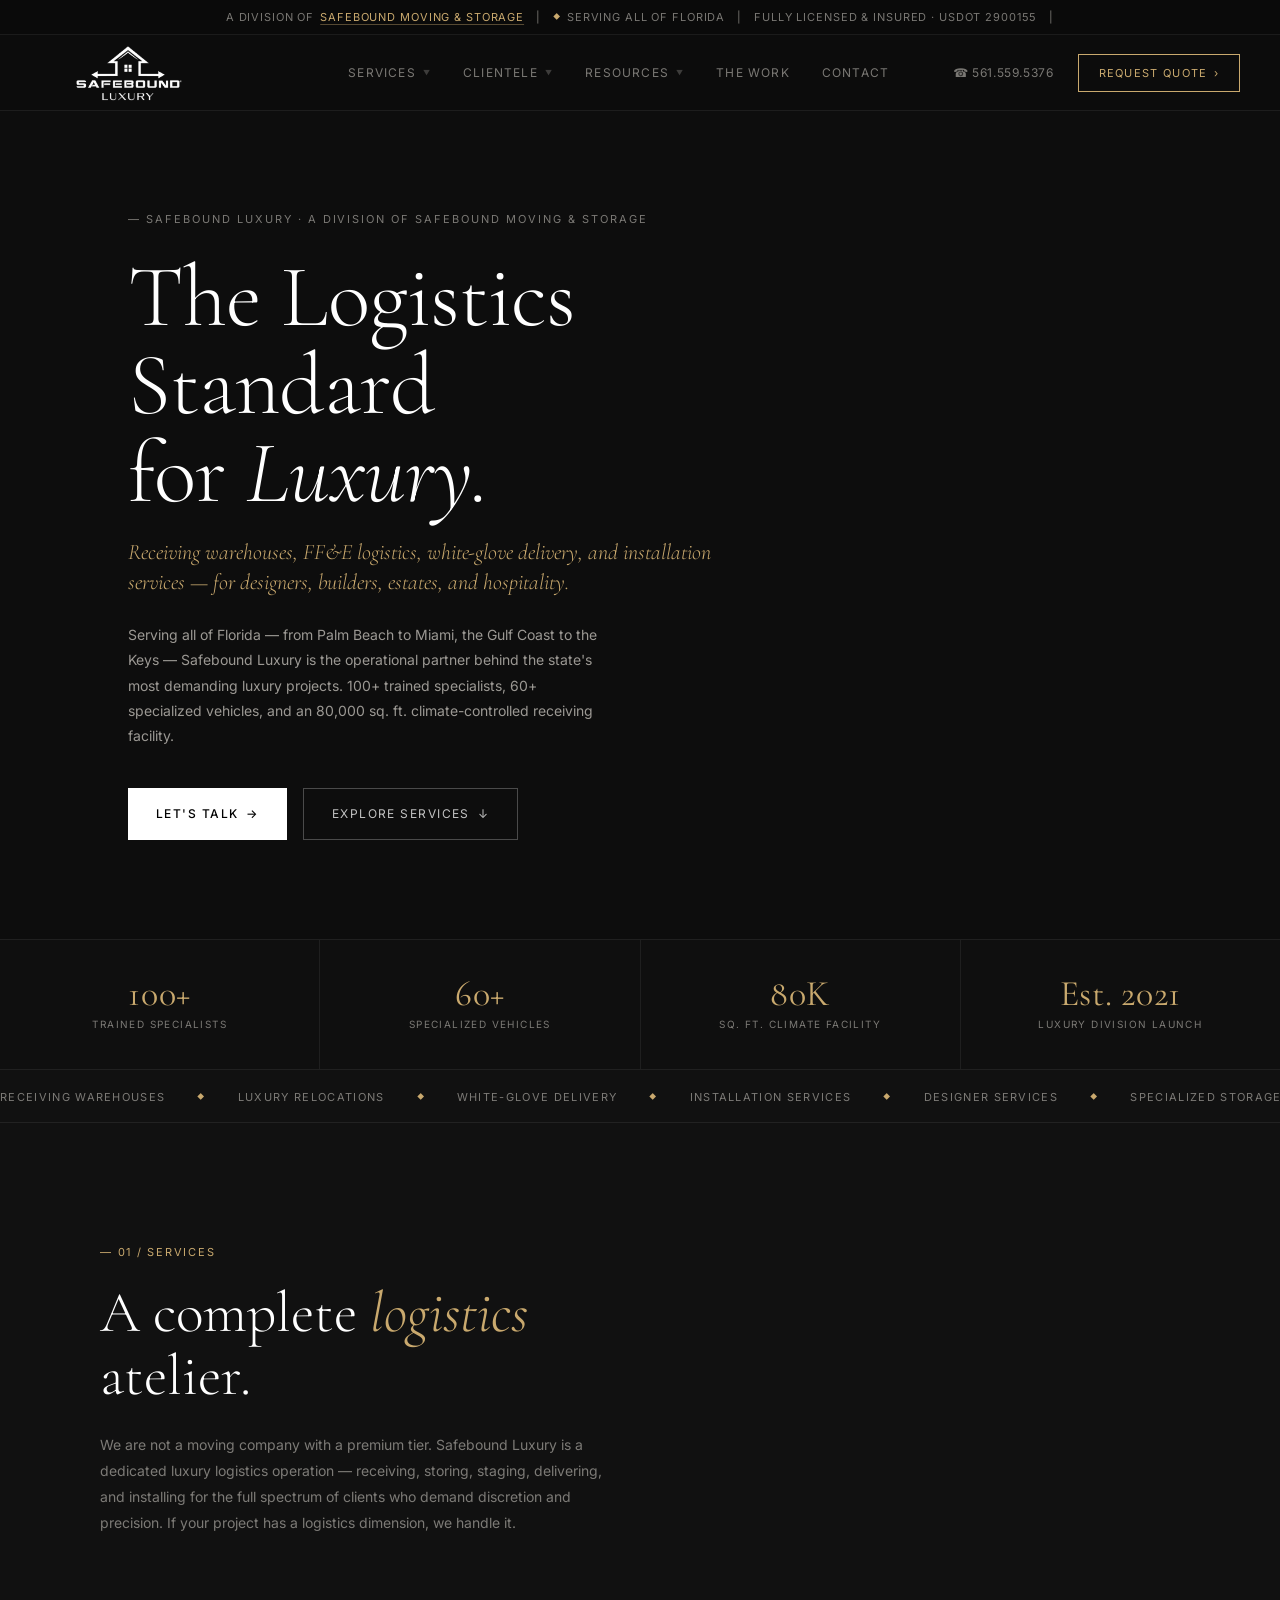
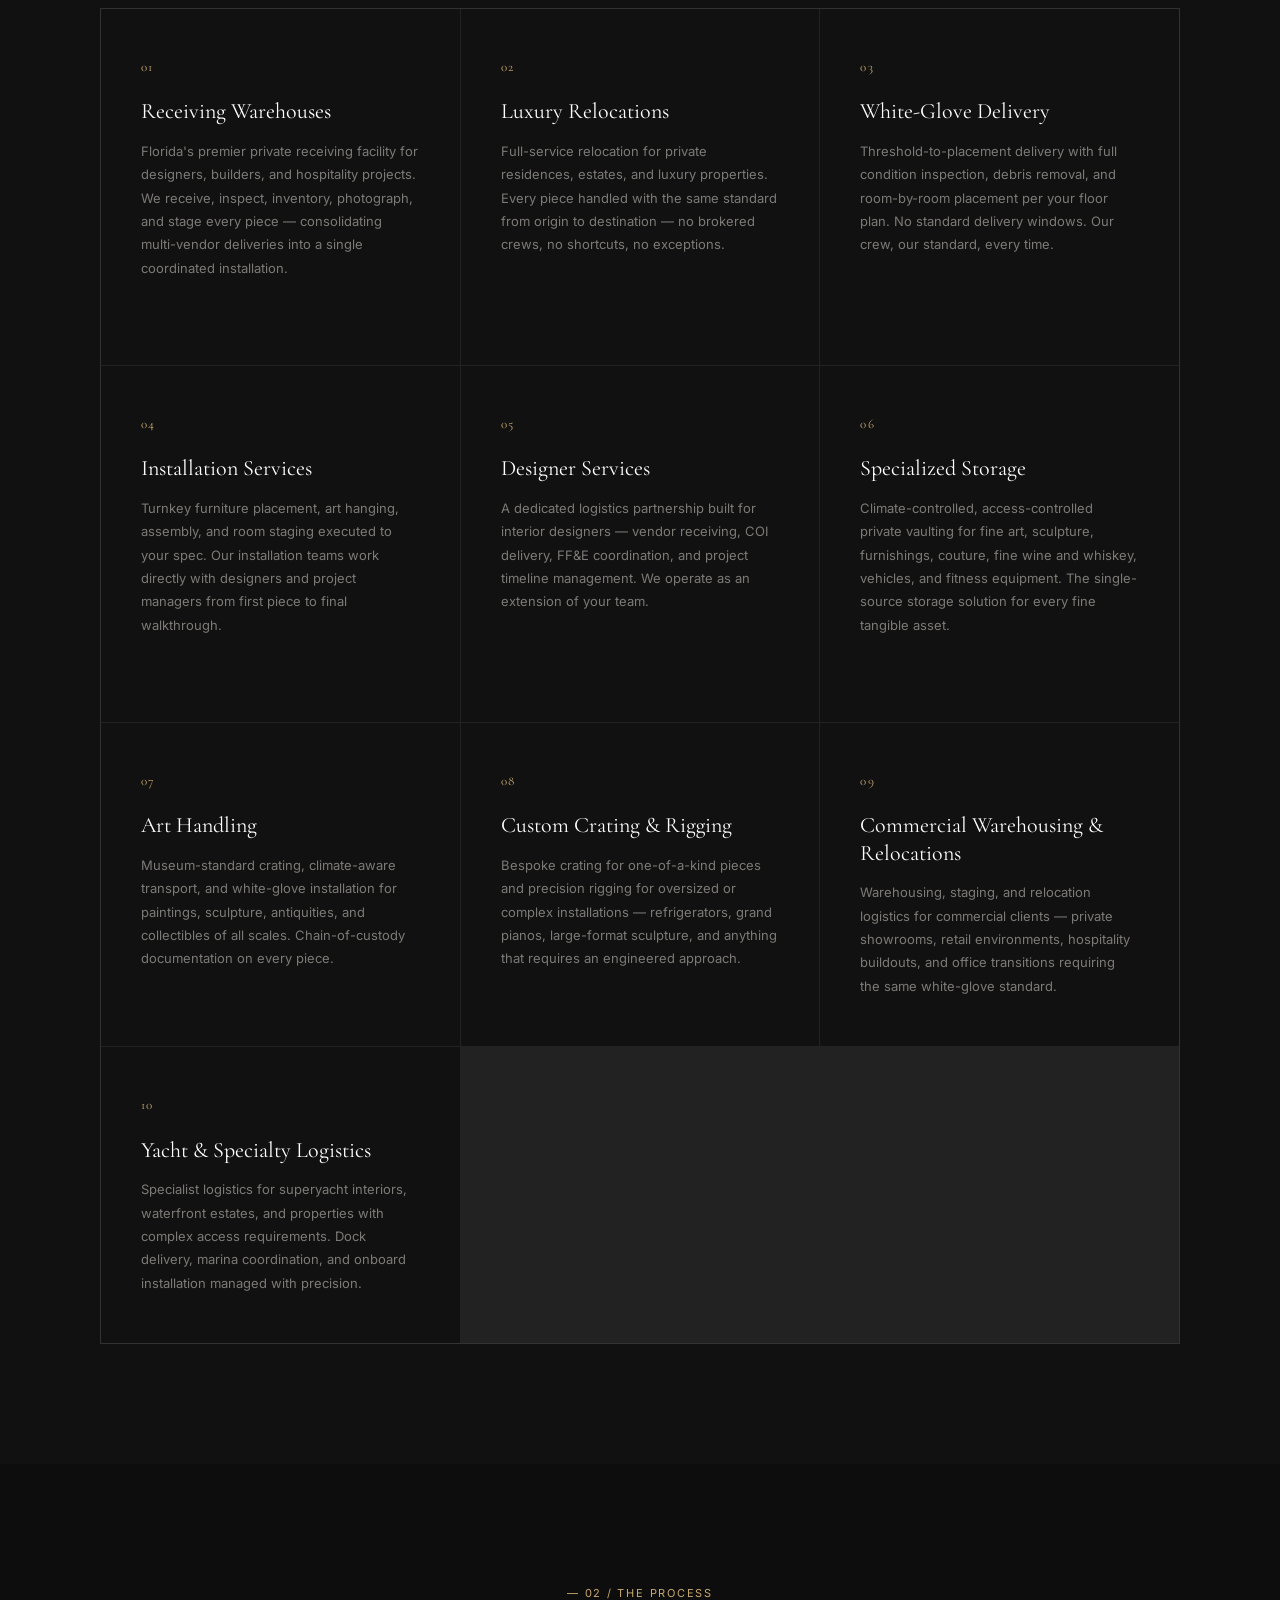
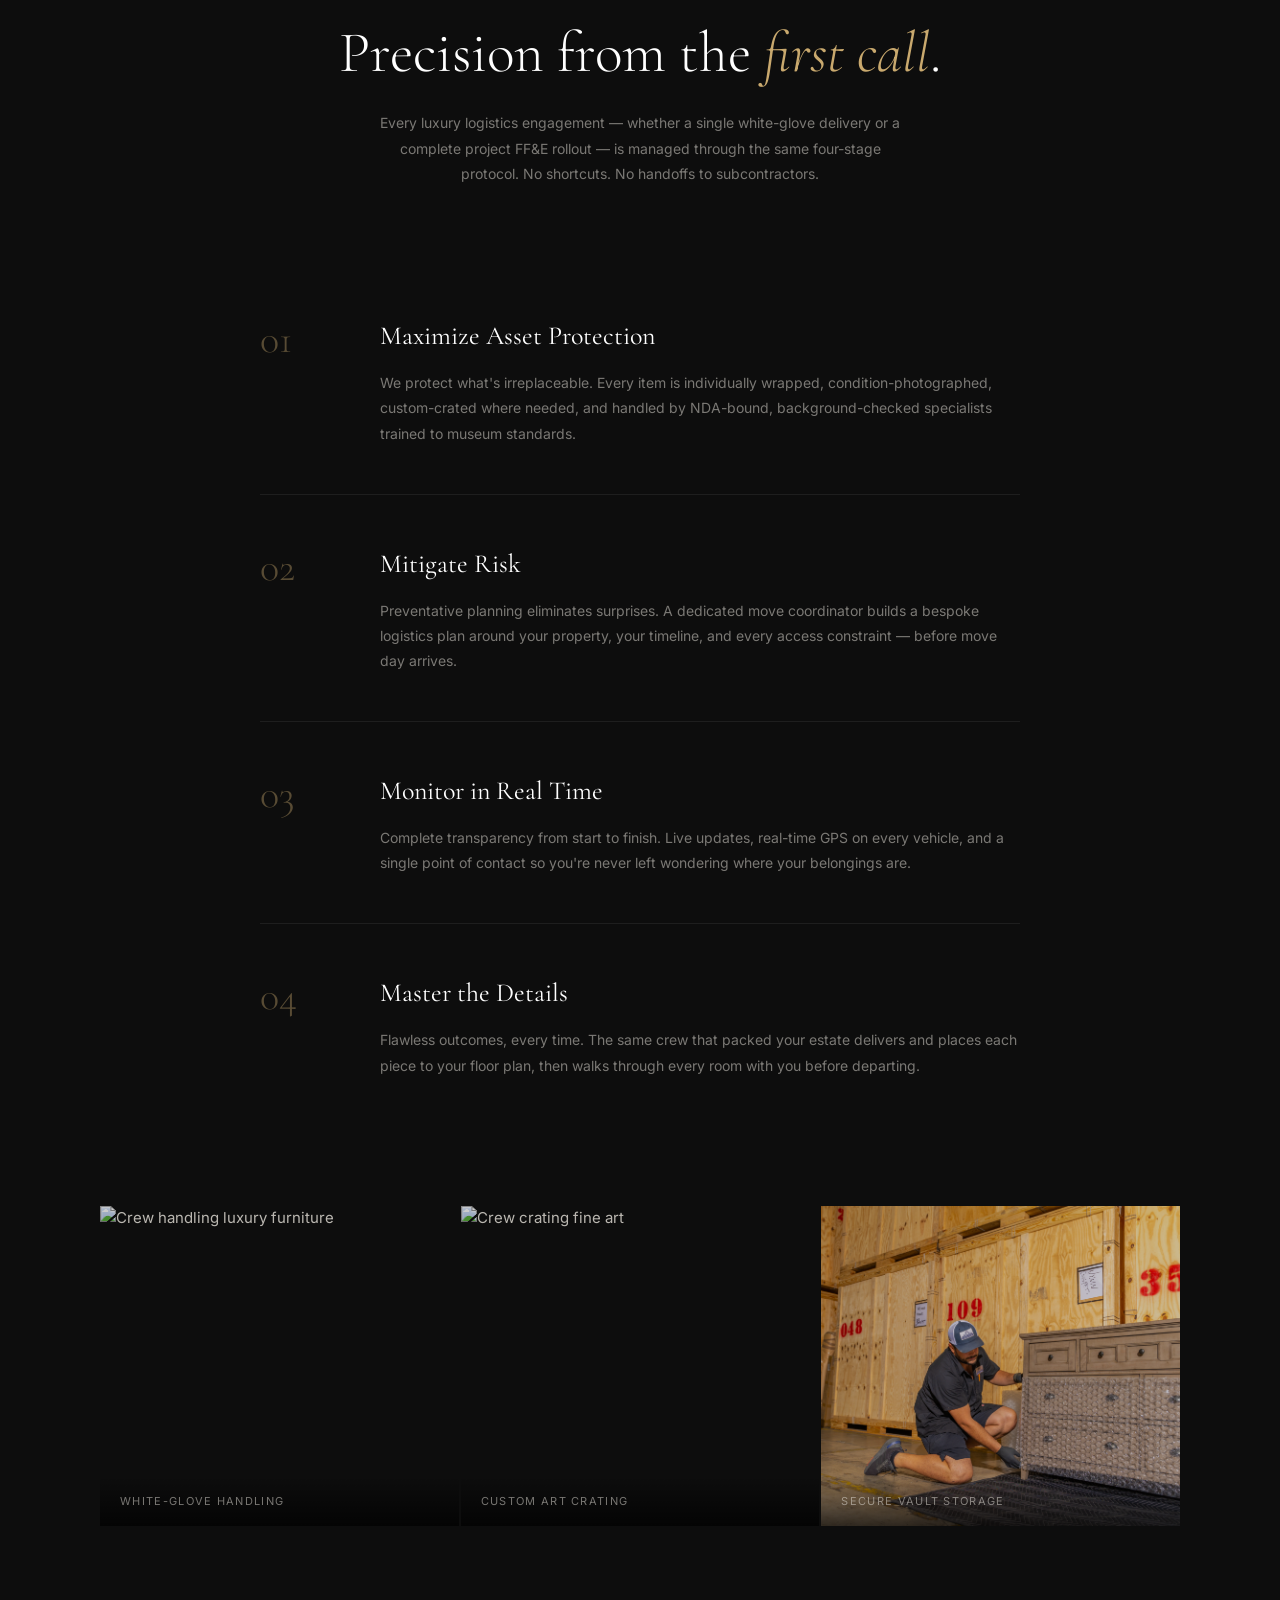
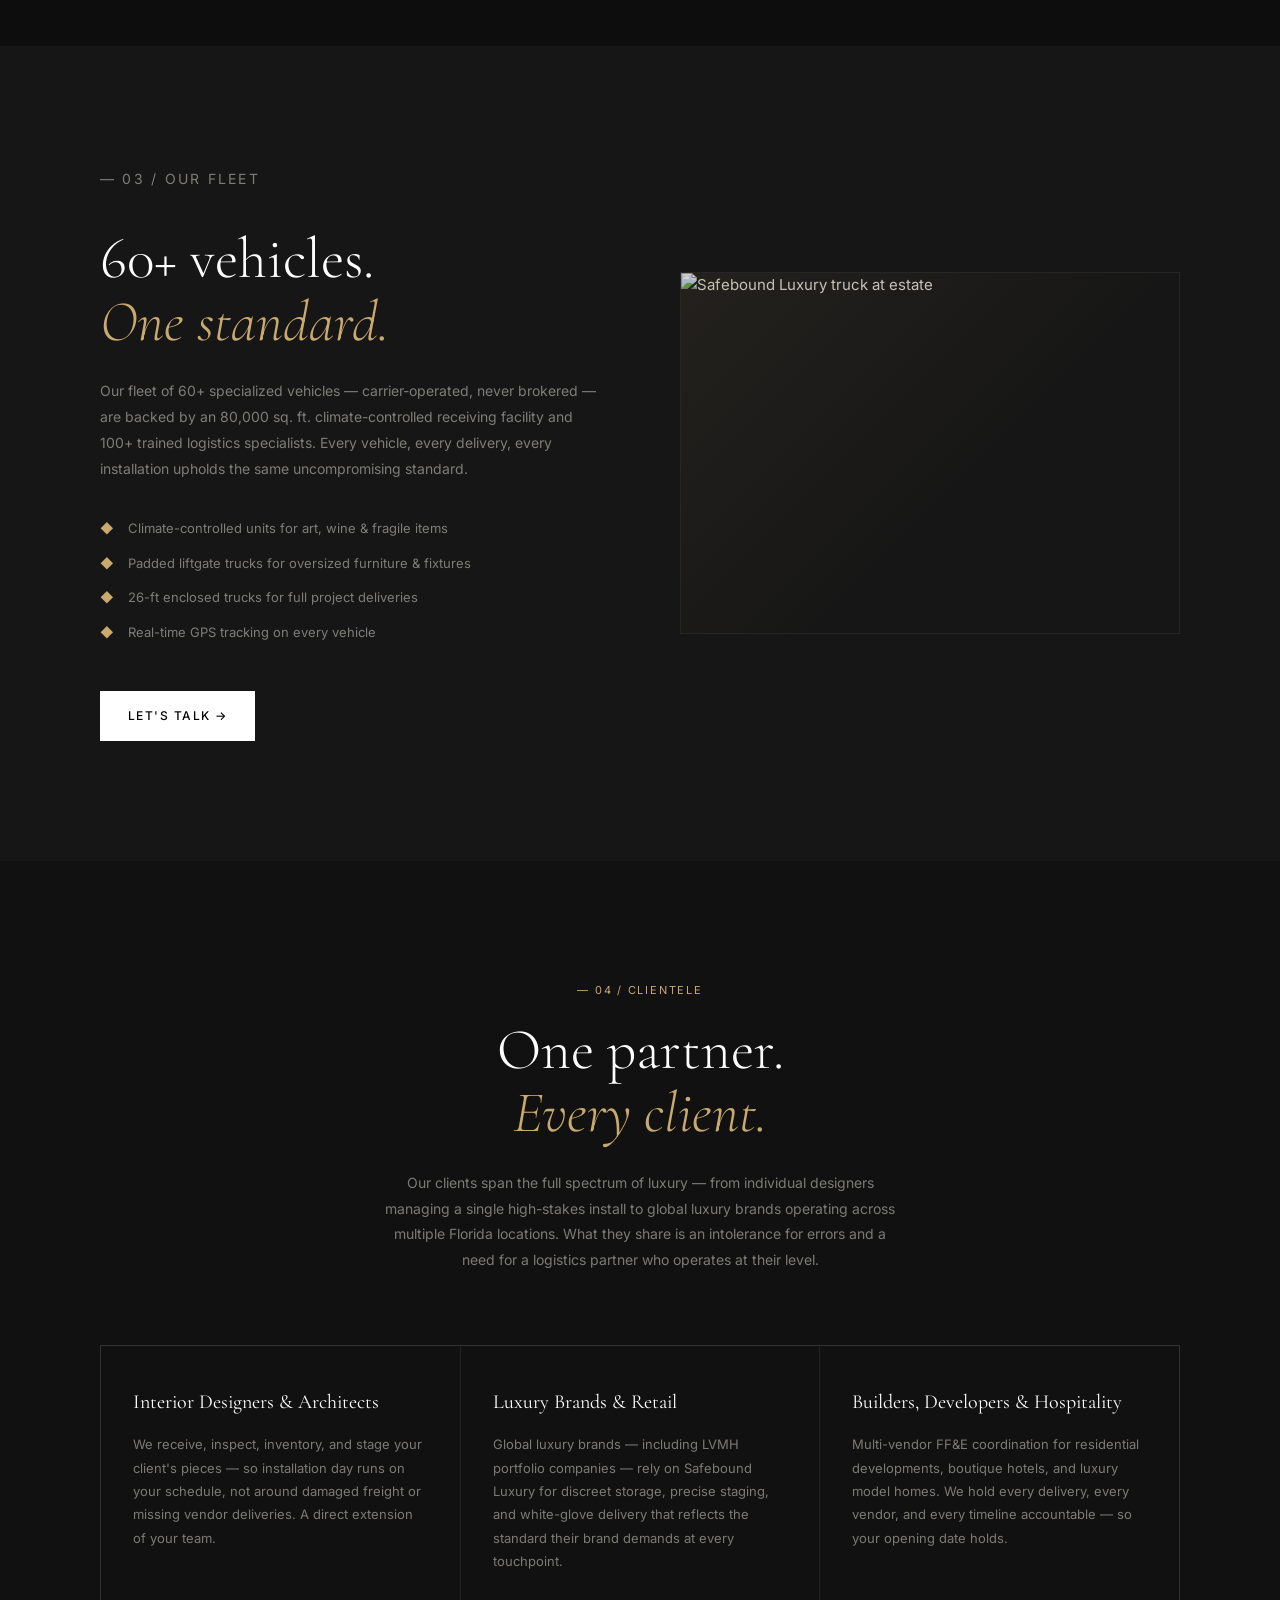
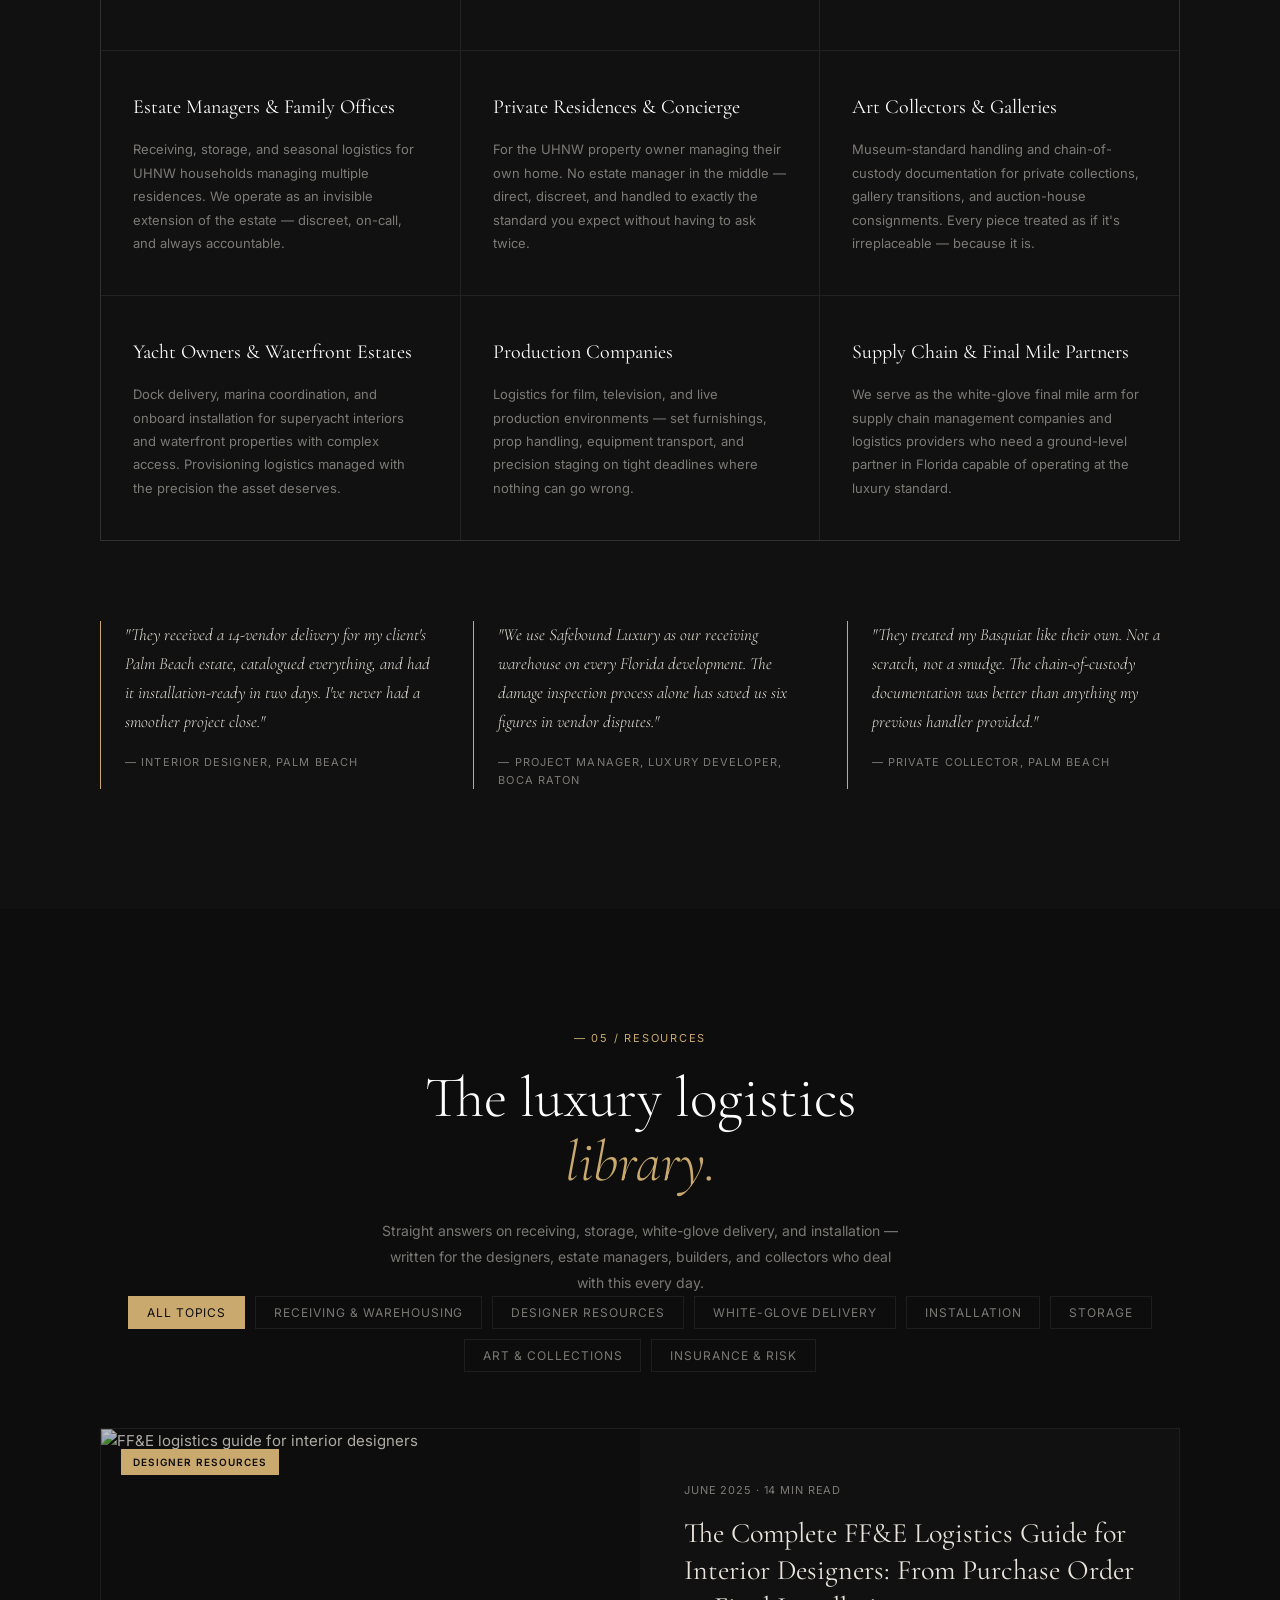
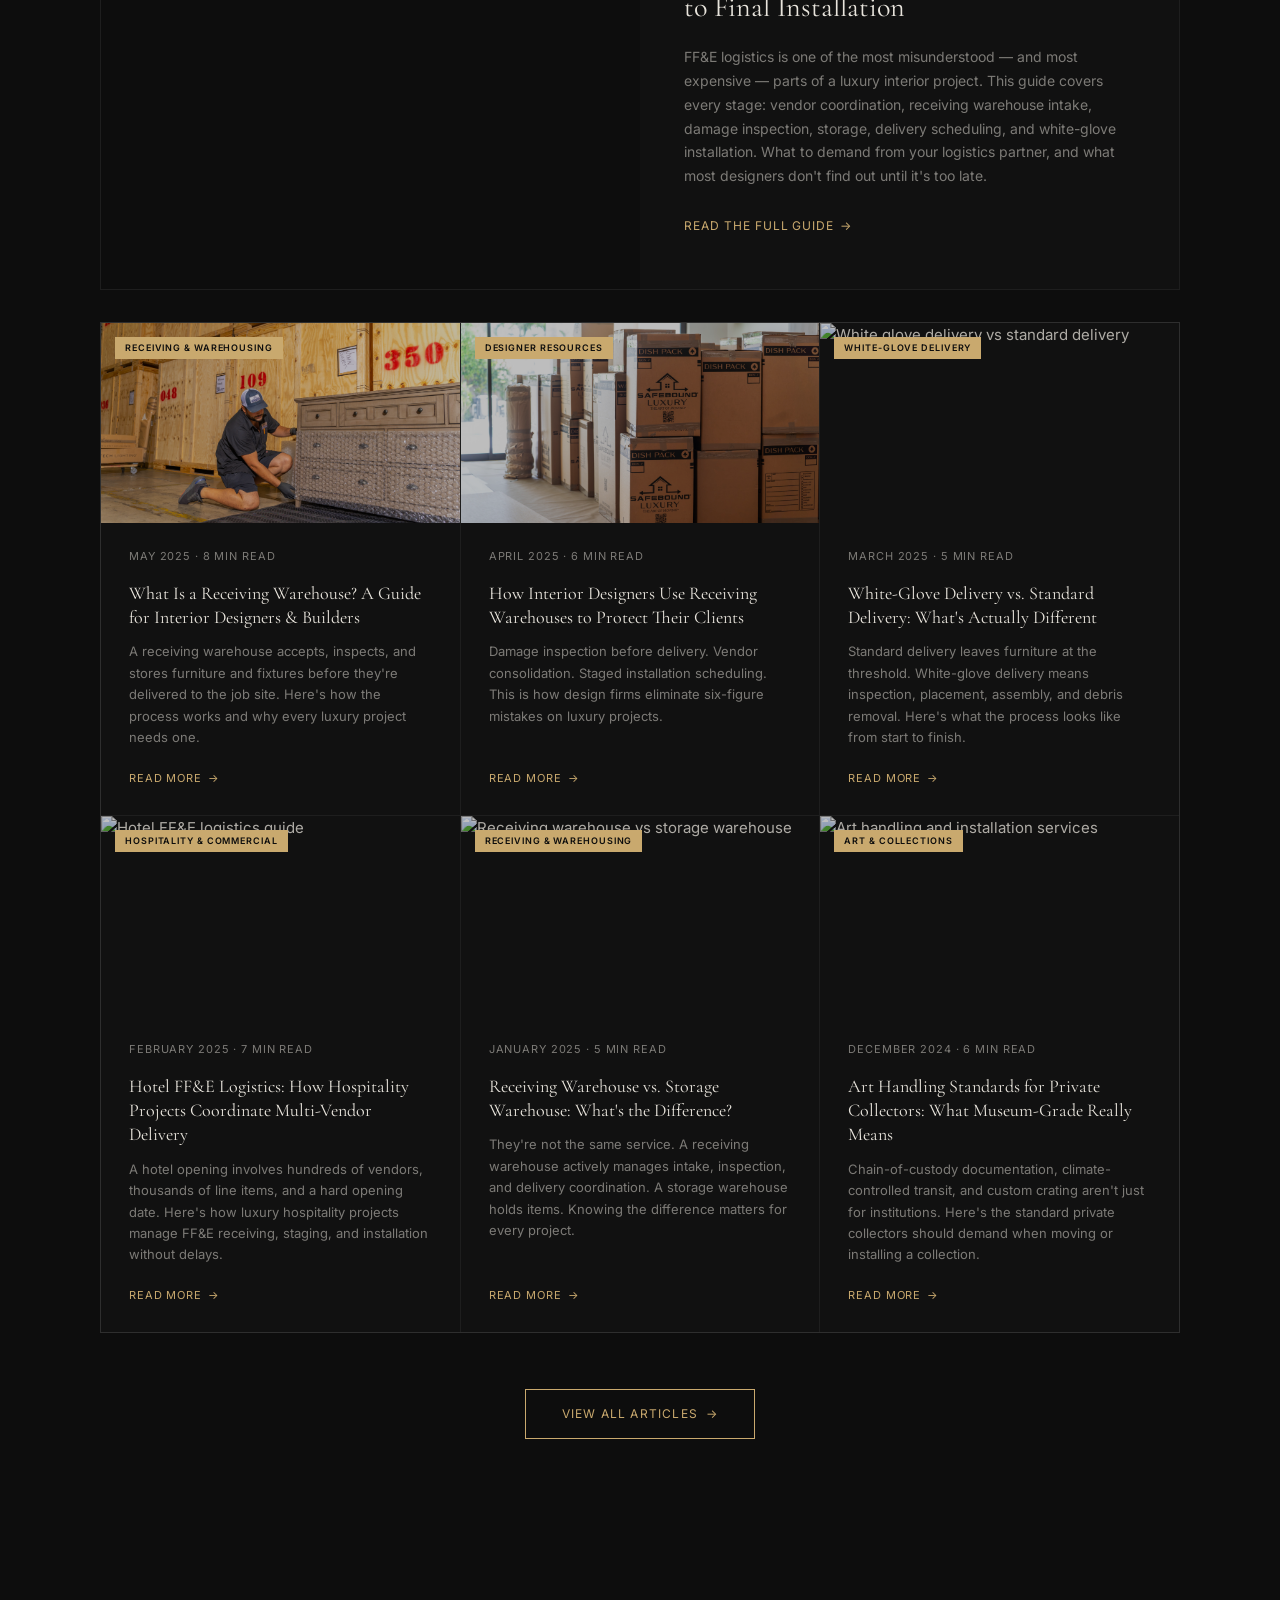
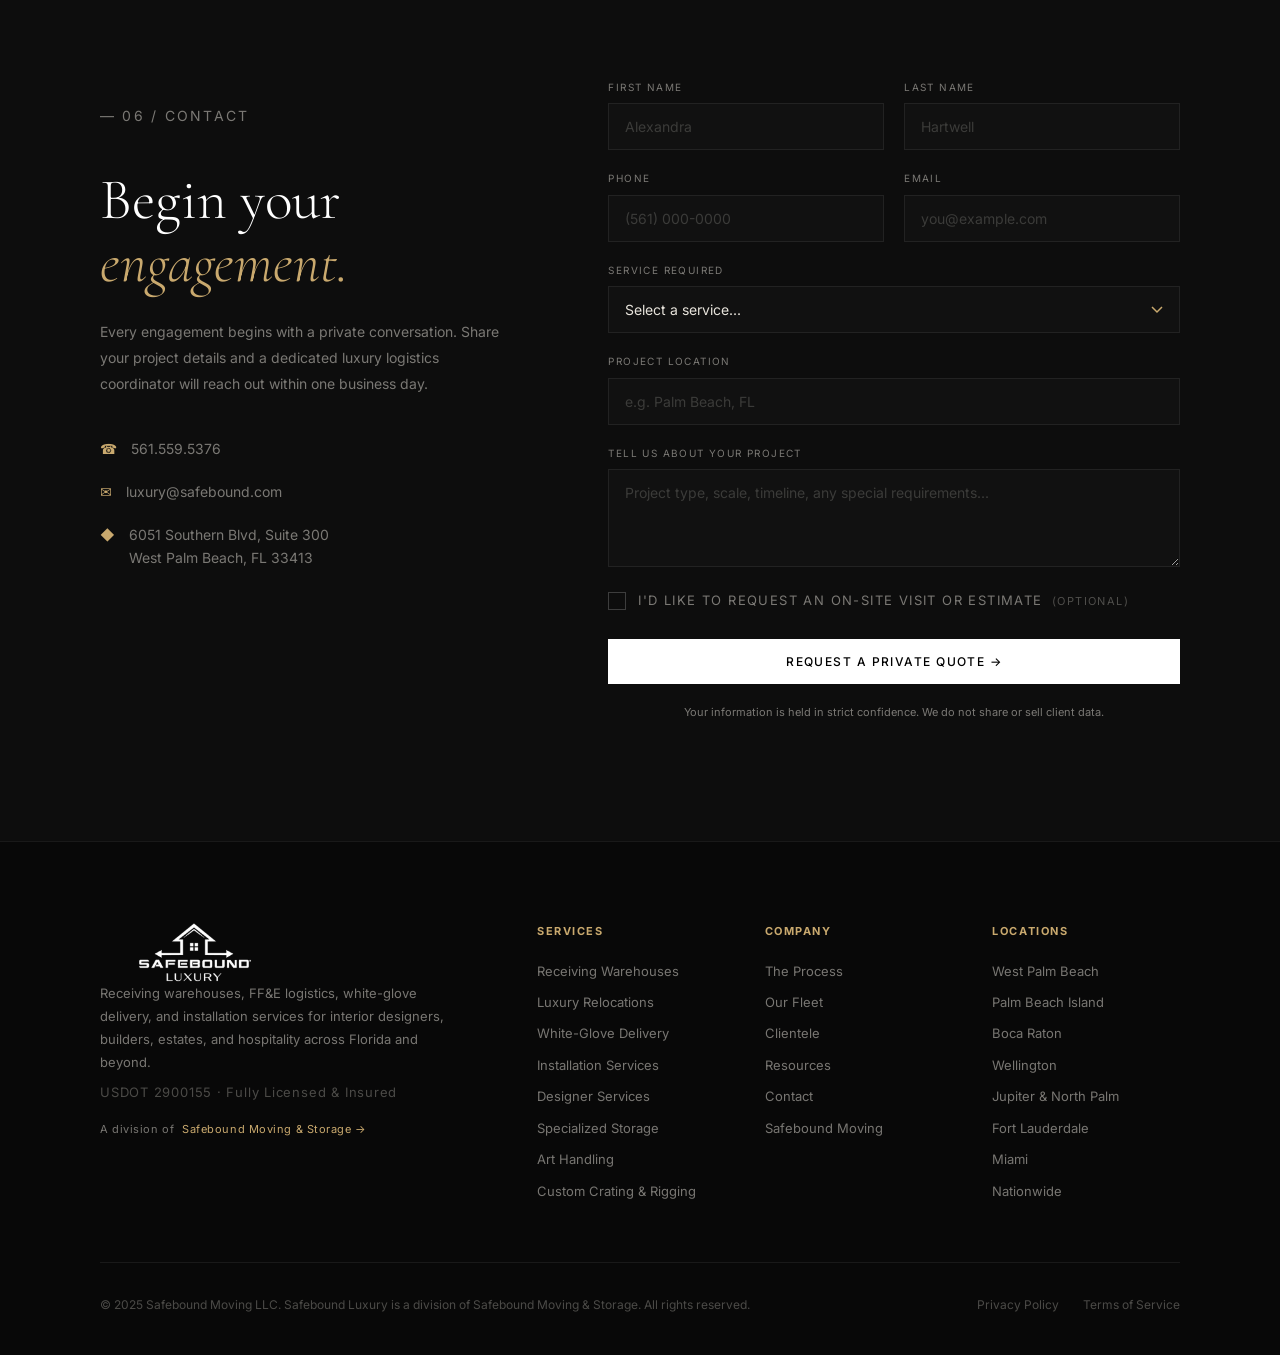
==== commit faa43698: "Add nav dropdowns + fix responsive overflow bugs Nav: - Services (10) and Clientele (9) get two-colu" ====
--- a/index.html
+++ b/index.html
@@ -33,17 +33,70 @@
       <img src="logo-notag.png" alt="Safebound Luxury" class="logo-png" />
     </a>
     <ul class="nav-links">
-      <li><a href="#services">Services</a></li>
-      <li><a href="#clientele">Clientele</a></li>
-      <li><a href="resources.html">Resources</a></li>
+
+      <li class="nav-item--menu">
+        <a href="#services" aria-haspopup="true" aria-expanded="false">Services <span class="nav-caret">&#9660;</span></a>
+        <div class="nav-menu">
+          <div class="nav-menu-cols">
+            <a href="receiving-warehouses.html">Receiving Warehouses</a>
+            <a href="#">Luxury Relocations</a>
+            <a href="#">White-Glove Delivery</a>
+            <a href="installation-services.html">Installation Services</a>
+            <a href="designer-services.html">Designer Services</a>
+            <a href="specialized-storage.html">Specialized Storage</a>
+            <a href="#">Art Handling</a>
+            <a href="#">Custom Crating &amp; Rigging</a>
+            <a href="#">Commercial Warehousing</a>
+            <a href="#">Yacht &amp; Specialty Logistics</a>
+            <div class="nav-menu-foot">
+              <a href="#services" class="nav-menu-all">All Services &rarr;</a>
+            </div>
+          </div>
+        </div>
+      </li>
+
+      <li class="nav-item--menu">
+        <a href="#clientele" aria-haspopup="true" aria-expanded="false">Clientele <span class="nav-caret">&#9660;</span></a>
+        <div class="nav-menu">
+          <div class="nav-menu-cols">
+            <a href="clientele-interior-designers.html">Interior Designers &amp; Architects</a>
+            <a href="clientele-luxury-brands.html">Luxury Brands &amp; Retail</a>
+            <a href="#">Estate Managers &amp; Family Offices</a>
+            <a href="#">Private Residences &amp; Concierge</a>
+            <a href="#">Builders, Developers &amp; Hospitality</a>
+            <a href="#">Art Collectors &amp; Galleries</a>
+            <a href="#">Yacht Owners &amp; Waterfront Estates</a>
+            <a href="#">Production Companies</a>
+            <a href="#">Supply Chain &amp; Final Mile</a>
+            <div class="nav-menu-foot">
+              <a href="#clientele" class="nav-menu-all">All Clientele &rarr;</a>
+            </div>
+          </div>
+        </div>
+      </li>
+
+      <li class="nav-item--menu">
+        <a href="resources.html" aria-haspopup="true" aria-expanded="false">Resources <span class="nav-caret">&#9660;</span></a>
+        <div class="nav-menu">
+          <div class="nav-menu-cols nav-menu-cols--single">
+            <a href="resources.html">All Articles</a>
+            <a href="#">Receiving &amp; Warehousing</a>
+            <a href="#">Designer Resources</a>
+            <a href="#">Storage</a>
+            <a href="#">Art &amp; Collections</a>
+            <a href="#">Insurance &amp; Risk</a>
+          </div>
+        </div>
+      </li>
+
       <li><a href="the-work.html">The Work</a></li>
       <li><a href="#contact">Contact</a></li>
     </ul>
     <div class="nav-right">
-      <a href="tel:5615595376" class="nav-phone">☎ 561.559.5376</a>
-      <a href="#contact" class="btn-quote">Request Quote <span>›</span></a>
-    </div>
-    <button class="hamburger" aria-label="Menu">
+      <a href="tel:5615595376" class="nav-phone">&#9742; 561.559.5376</a>
+      <a href="#contact" class="btn-quote">Request Quote <span>&rsaquo;</span></a>
+    </div>
+    <button class="hamburger" aria-label="Menu" aria-expanded="false">
       <span></span><span></span><span></span>
     </button>
   </nav>
@@ -51,12 +104,41 @@
   <!-- Mobile Nav Drawer -->
   <div class="mobile-nav">
     <ul>
-      <li><a href="#services">Services</a></li>
-      <li><a href="#clientele">Clientele</a></li>
+      <li class="m-item m-item--menu">
+        <button class="m-toggle" aria-expanded="false">Services <span class="m-plus">+</span></button>
+        <ul class="m-sub">
+          <li><a href="receiving-warehouses.html">Receiving Warehouses</a></li>
+          <li><a href="#">Luxury Relocations</a></li>
+          <li><a href="#">White-Glove Delivery</a></li>
+          <li><a href="installation-services.html">Installation Services</a></li>
+          <li><a href="designer-services.html">Designer Services</a></li>
+          <li><a href="specialized-storage.html">Specialized Storage</a></li>
+          <li><a href="#">Art Handling</a></li>
+          <li><a href="#">Custom Crating &amp; Rigging</a></li>
+          <li><a href="#">Commercial Warehousing</a></li>
+          <li><a href="#">Yacht &amp; Specialty Logistics</a></li>
+          <li><a href="#services">All Services &rarr;</a></li>
+        </ul>
+      </li>
+      <li class="m-item m-item--menu">
+        <button class="m-toggle" aria-expanded="false">Clientele <span class="m-plus">+</span></button>
+        <ul class="m-sub">
+          <li><a href="clientele-interior-designers.html">Interior Designers &amp; Architects</a></li>
+          <li><a href="clientele-luxury-brands.html">Luxury Brands &amp; Retail</a></li>
+          <li><a href="#">Estate Managers &amp; Family Offices</a></li>
+          <li><a href="#">Private Residences &amp; Concierge</a></li>
+          <li><a href="#">Builders, Developers &amp; Hospitality</a></li>
+          <li><a href="#">Art Collectors &amp; Galleries</a></li>
+          <li><a href="#">Yacht Owners &amp; Waterfront Estates</a></li>
+          <li><a href="#">Production Companies</a></li>
+          <li><a href="#">Supply Chain &amp; Final Mile</a></li>
+          <li><a href="#clientele">All Clientele &rarr;</a></li>
+        </ul>
+      </li>
       <li><a href="resources.html">Resources</a></li>
       <li><a href="the-work.html">The Work</a></li>
       <li><a href="#contact">Contact</a></li>
-      <li><a href="tel:5615595376" class="gold">☎ 561.559.5376</a></li>
+      <li><a href="tel:5615595376" class="gold">&#9742; 561.559.5376</a></li>
       <li><a href="#contact" class="btn-quote-mobile">Request a Private Quote</a></li>
     </ul>
   </div>
--- a/style.css
+++ b/style.css
@@ -1130,3 +1130,159 @@
   background: var(--gold);
   color: #0d0d0d;
 }
+
+/* ══════════════════════════════════════════════════════════
+   Nav dropdowns
+   ══════════════════════════════════════════════════════════ */
+
+/* Let nav items fill the navbar height so panels drop from its edge */
+.nav-links { align-self: stretch; align-items: stretch; }
+.nav-links > li { position: relative; display: flex; align-items: center; }
+.nav-links > li > a { display: flex; align-items: center; gap: 7px; height: 100%; }
+
+/* Page-level current state (separate from the scroll-spy .active class) */
+.nav-links a[aria-current="page"] { color: var(--gold); }
+
+.nav-caret {
+  font-size: 7px;
+  line-height: 1;
+  opacity: 0.45;
+  transition: transform 0.2s ease, opacity 0.2s ease;
+}
+.nav-item--menu:hover .nav-caret,
+.nav-item--menu:focus-within .nav-caret { opacity: 1; transform: rotate(180deg); }
+
+.nav-menu {
+  position: absolute;
+  top: 100%;
+  left: 50%;
+  transform: translateX(-50%) translateY(8px);
+  background: var(--bg-2);
+  border: 1px solid var(--border);
+  border-top: 1px solid rgba(201,169,110,0.35);
+  padding: 20px 18px 14px;
+  opacity: 0;
+  visibility: hidden;
+  pointer-events: none;
+  transition: opacity 0.18s ease, transform 0.18s ease, visibility 0.18s;
+  box-shadow: 0 26px 52px rgba(0,0,0,0.55);
+  z-index: 120;
+}
+.nav-item--menu:hover > .nav-menu,
+.nav-item--menu:focus-within > .nav-menu {
+  opacity: 1;
+  visibility: visible;
+  pointer-events: auto;
+  transform: translateX(-50%) translateY(0);
+}
+
+.nav-menu-cols {
+  display: grid;
+  grid-template-columns: repeat(2, minmax(196px, 1fr));
+  gap: 0 24px;
+}
+.nav-menu-cols--single { grid-template-columns: minmax(220px, 1fr); }
+
+/* Higher specificity so these beat the uppercase .nav-links a rule */
+.nav-links .nav-menu a {
+  display: block;
+  font-family: var(--font-sans);
+  font-size: 13px;
+  letter-spacing: 0;
+  text-transform: none;
+  color: var(--text-muted);
+  padding: 9px 12px;
+  border-left: 2px solid transparent;
+  white-space: nowrap;
+  transition: color 0.15s, border-color 0.15s, background 0.15s;
+}
+.nav-links .nav-menu a:hover,
+.nav-links .nav-menu a:focus-visible {
+  color: var(--gold);
+  border-left-color: var(--gold);
+  background: rgba(201,169,110,0.05);
+  outline: none;
+}
+
+.nav-menu-foot {
+  grid-column: 1 / -1;
+  margin-top: 10px;
+  padding-top: 12px;
+  border-top: 1px solid var(--border);
+}
+.nav-links .nav-menu .nav-menu-all {
+  font-size: 11px;
+  letter-spacing: 0.12em;
+  text-transform: uppercase;
+  color: var(--gold);
+  border-left-color: transparent;
+}
+.nav-links .nav-menu .nav-menu-all:hover {
+  background: transparent;
+  border-left-color: transparent;
+  color: var(--gold-light);
+}
+
+/* ── Mobile submenus ── */
+.m-toggle {
+  background: none;
+  border: none;
+  padding: 0;
+  width: 100%;
+  text-align: left;
+  cursor: pointer;
+  font-family: var(--font-serif);
+  font-size: 24px;
+  font-weight: 300;
+  color: var(--text);
+  display: flex;
+  align-items: center;
+  justify-content: space-between;
+  gap: 12px;
+}
+.m-toggle .m-plus {
+  font-family: var(--font-sans);
+  font-size: 18px;
+  color: var(--gold);
+  transition: transform 0.22s ease;
+}
+.m-item.open .m-toggle .m-plus { transform: rotate(45deg); }
+/* .mobile-nav ul (0,0,1,1) out-specifies a bare .m-sub, so scope these */
+.mobile-nav .m-sub {
+  display: none;
+  flex-direction: column;
+  gap: 0 !important;
+  margin: 14px 0 4px;
+  padding-left: 14px;
+  border-left: 1px solid var(--border);
+}
+.mobile-nav .m-item.open .m-sub { display: flex; }
+.mobile-nav .m-sub a {
+  font-family: var(--font-sans) !important;
+  font-size: 15px !important;
+  color: var(--text-muted);
+  padding: 9px 0;
+}
+.mobile-nav .m-sub a:hover { color: var(--gold); }
+
+@media (max-width: 1100px) {
+  .nav-links { gap: 22px; }
+  .nav-menu-cols:not(.nav-menu-cols--single) { grid-template-columns: repeat(2, minmax(170px, 1fr)); }
+}
+
+/* ══════════════════════════════════════════════════════════
+   Resources responsive overrides
+   The Resources block is defined later in this file than the
+   @media(max-width:768px) block above, so those overrides were
+   being beaten on source order. These must stay last.
+   ══════════════════════════════════════════════════════════ */
+@media (max-width: 1000px) {
+  .resource-grid { grid-template-columns: repeat(2, 1fr); }
+}
+@media (max-width: 768px) {
+  .resource-grid { grid-template-columns: 1fr; }
+  .resource-featured { grid-template-columns: 1fr; }
+  .resource-featured-img { height: 260px; }
+  .resource-featured-body { padding: 32px 26px; }
+  .resource-filters { gap: 8px; }
+}
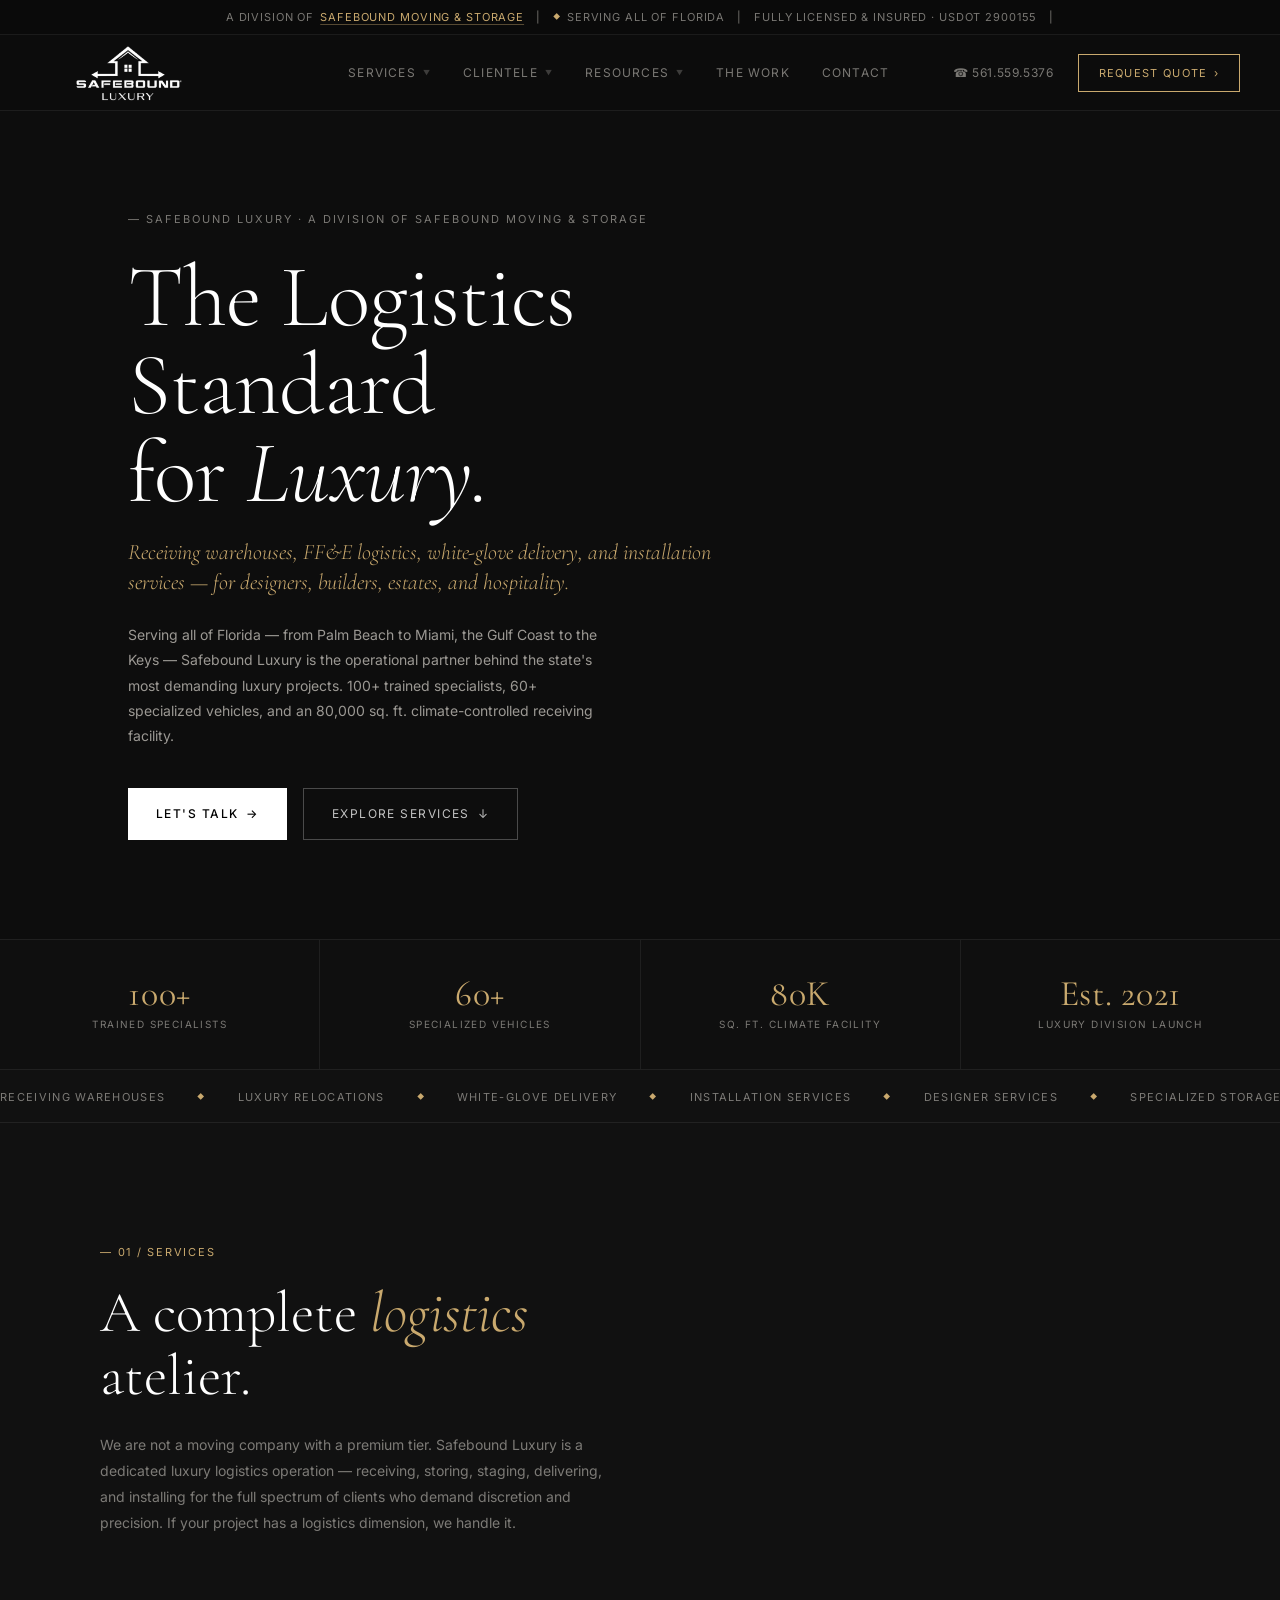
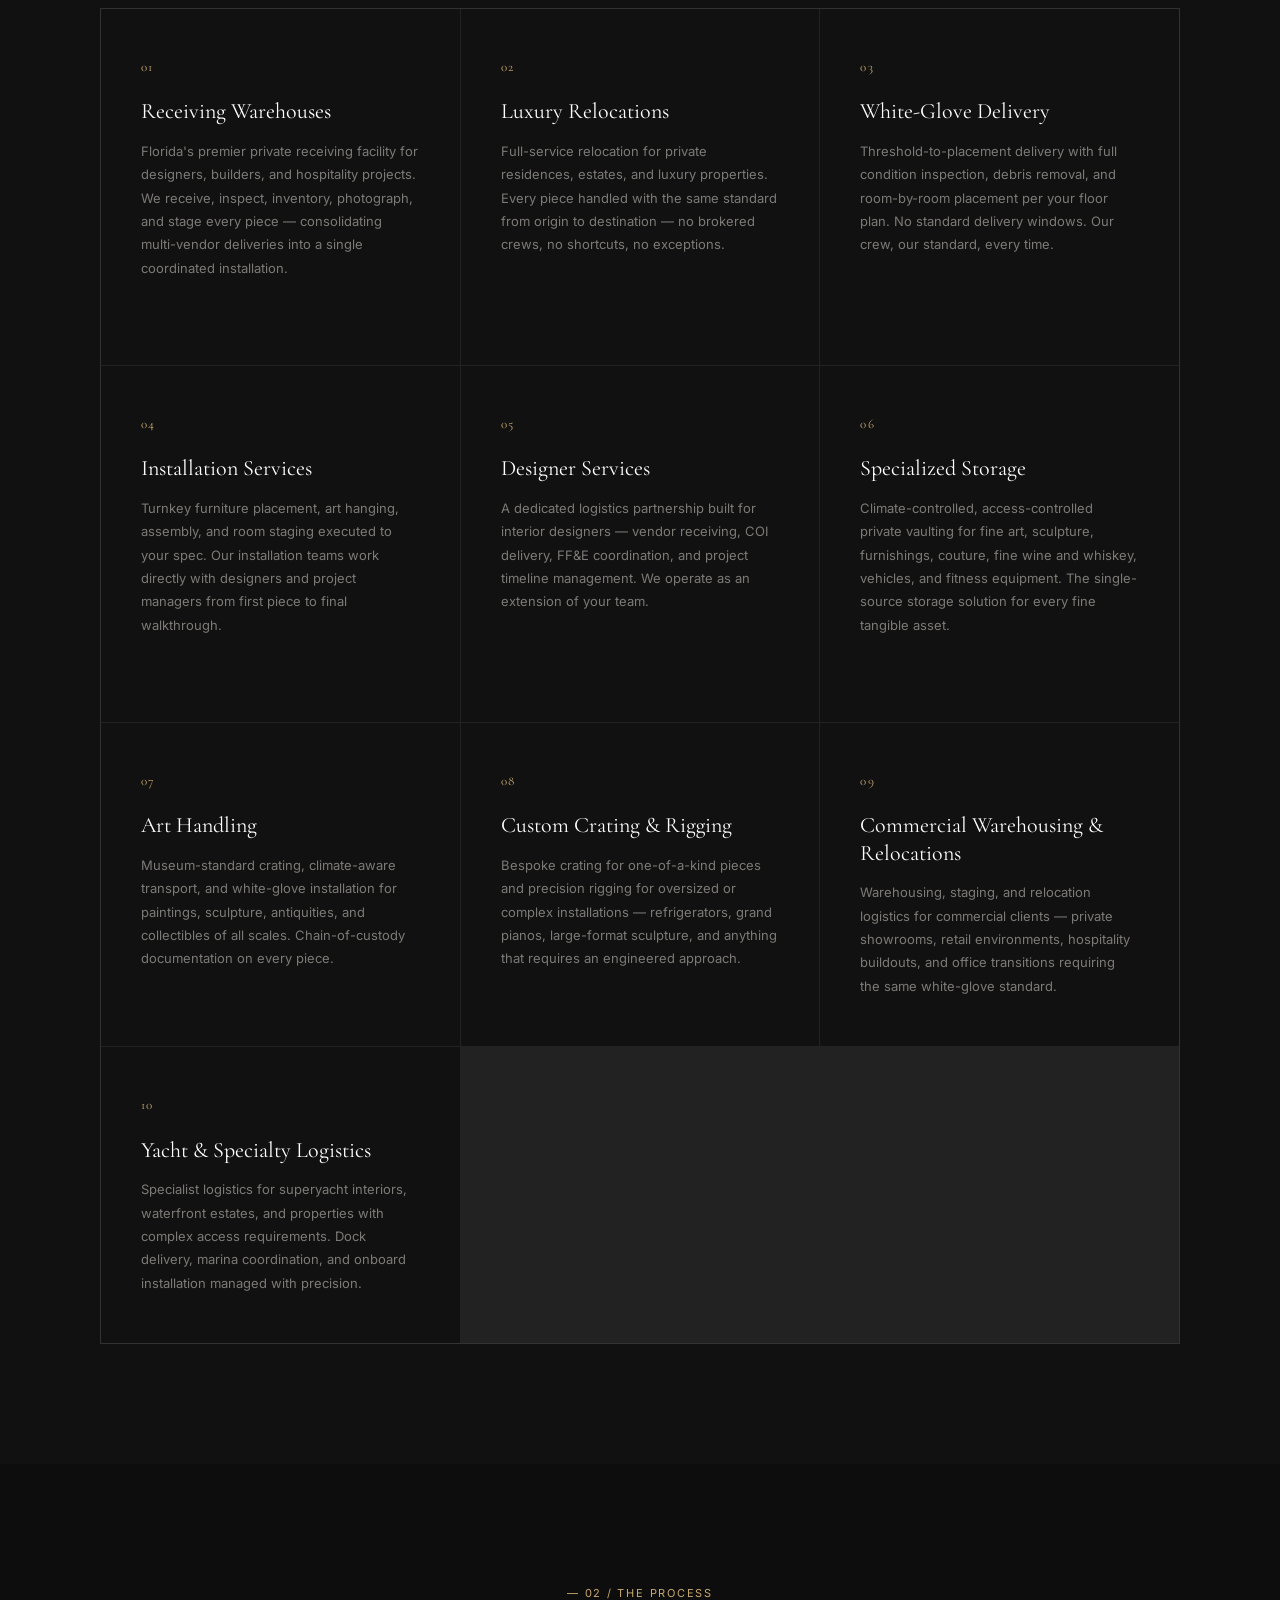
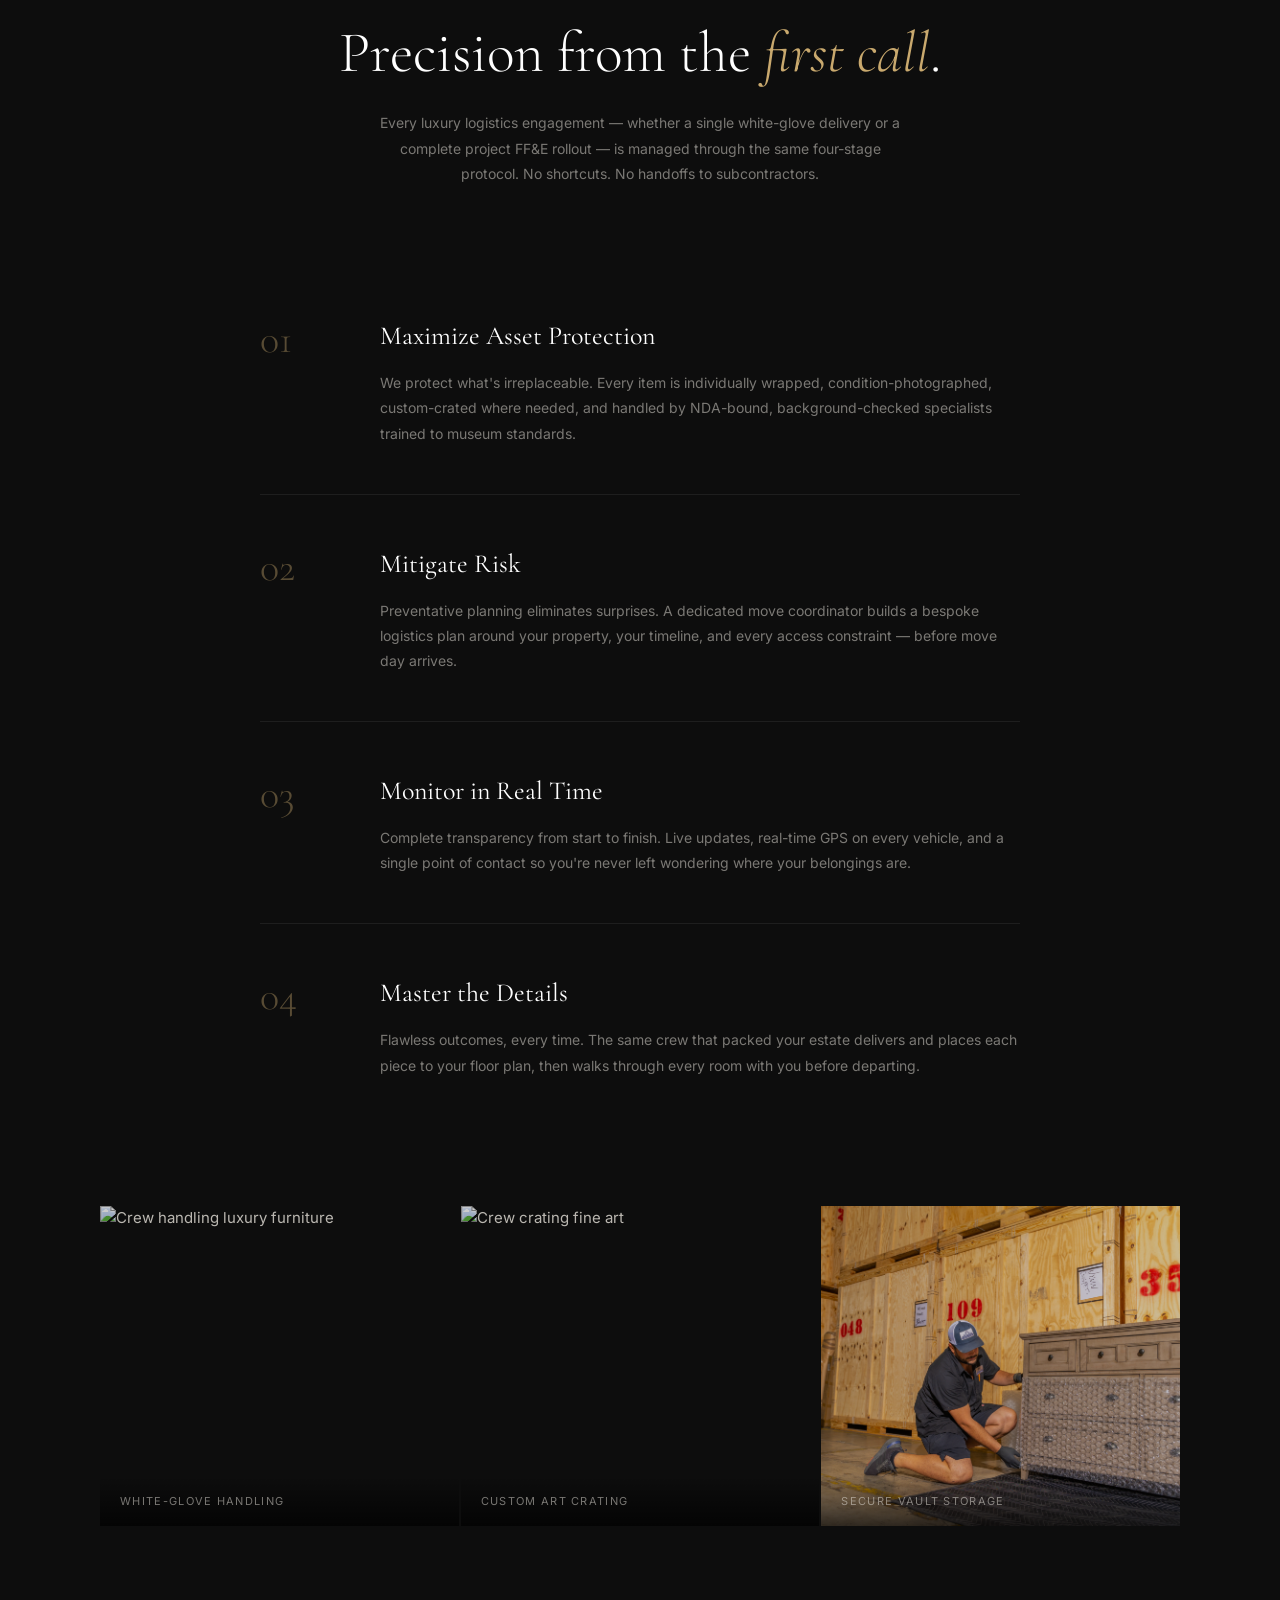
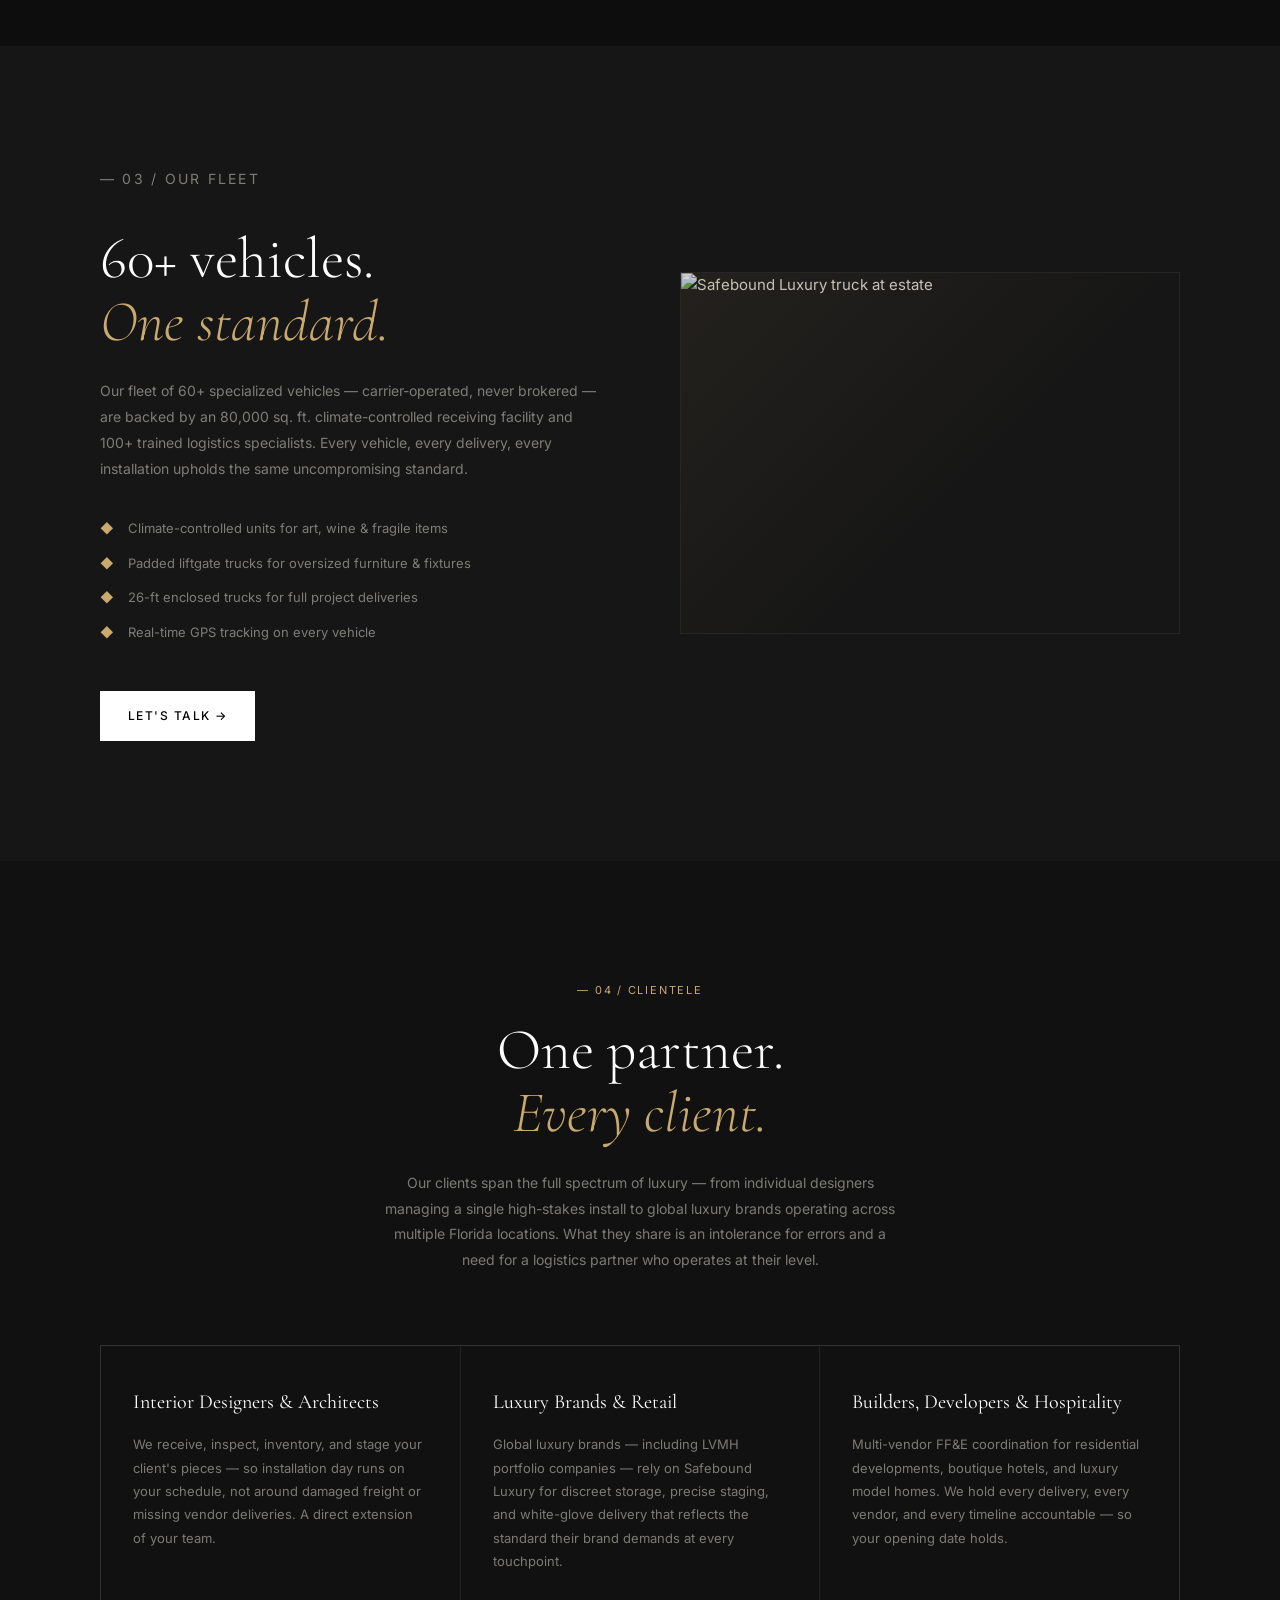
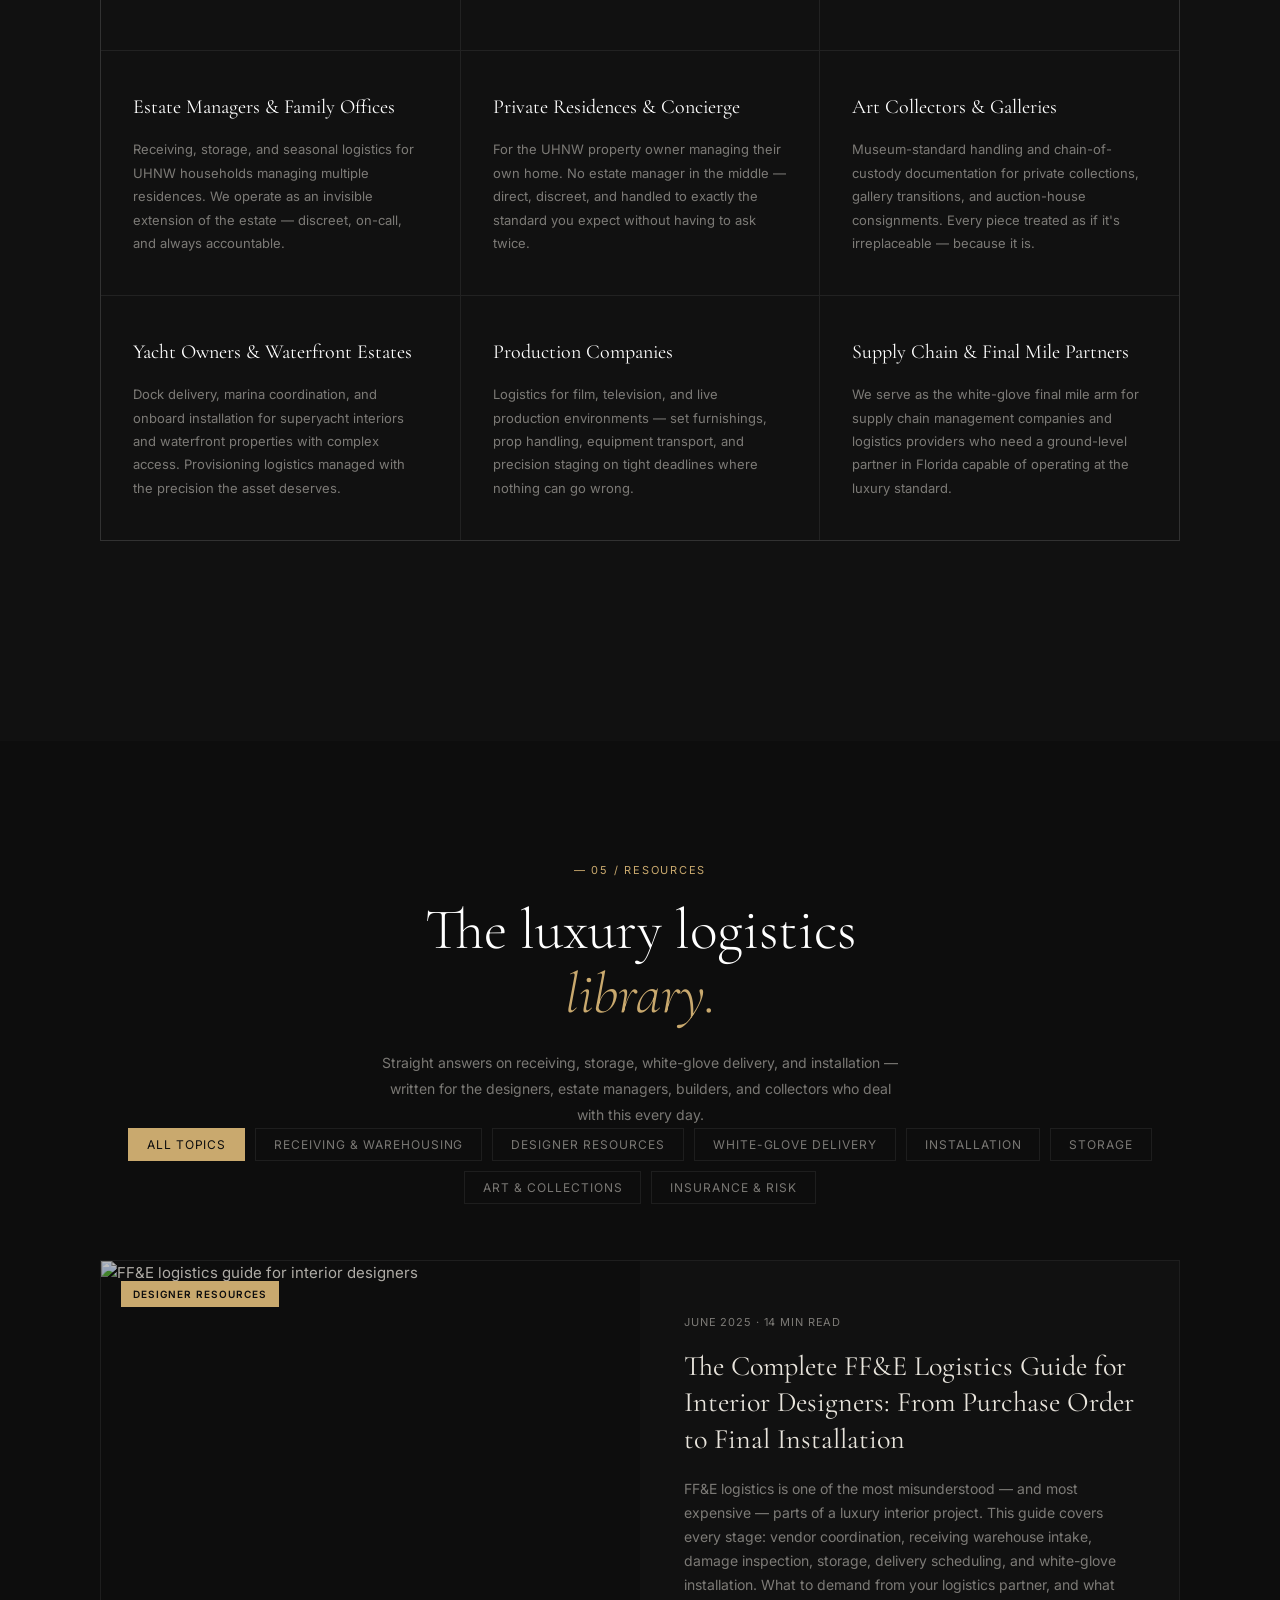
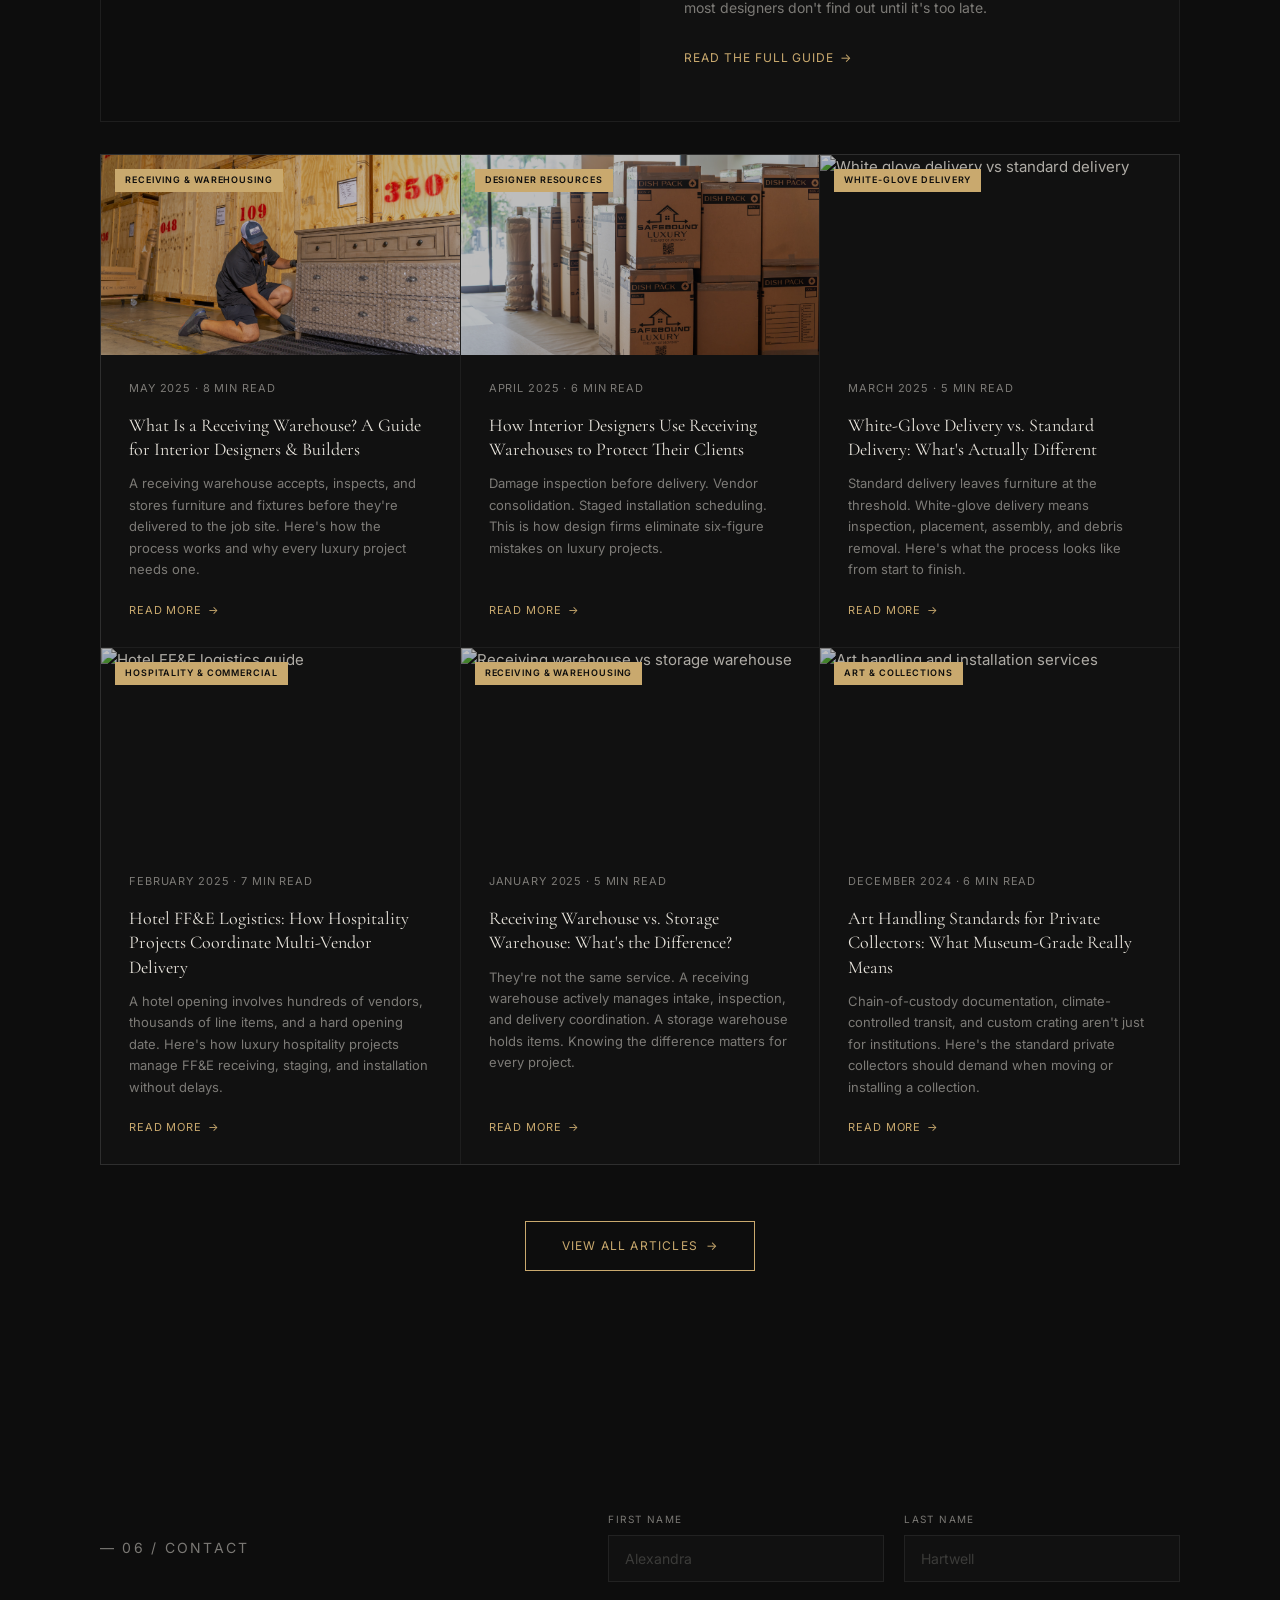
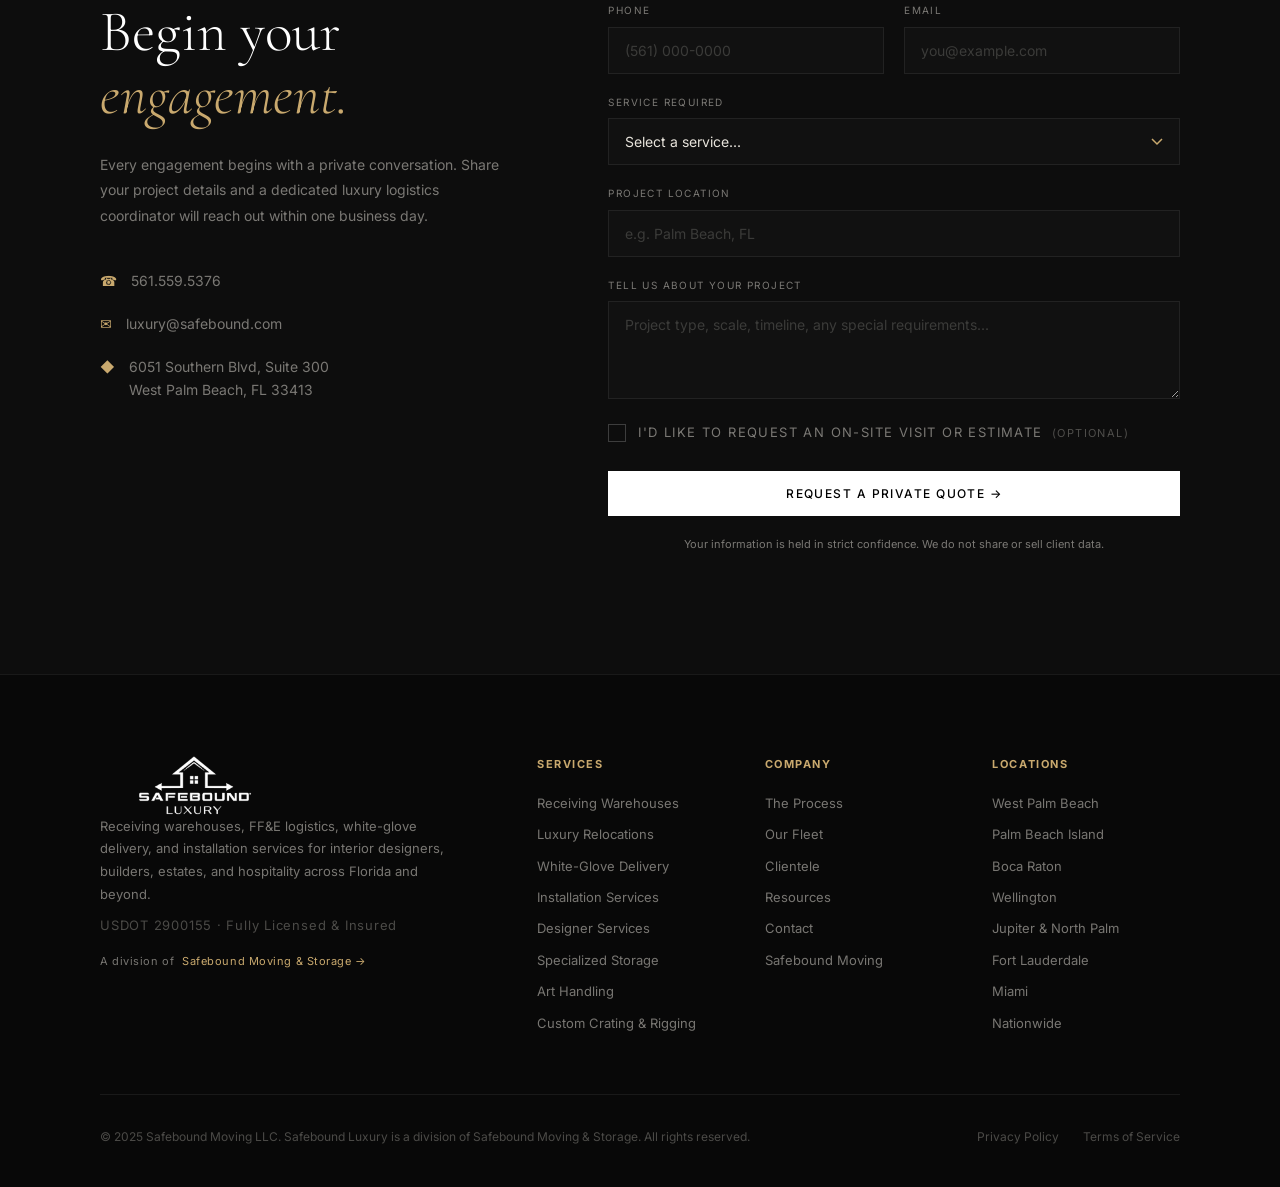
==== commit 5155774e: "Remove testimonials entirely The three homepage testimonials were fabricated — written as visual pla" ====
--- a/index.html
+++ b/index.html
@@ -411,21 +411,6 @@
           <p>We serve as the white-glove final mile arm for supply chain management companies and logistics providers who need a ground-level partner in Florida capable of operating at the luxury standard.</p>
         </div>
       </div>
-      <!-- Testimonials -->
-      <div class="testimonials">
-        <div class="testimonial">
-          <p class="testimonial-text">"They received a 14-vendor delivery for my client's Palm Beach estate, catalogued everything, and had it installation-ready in two days. I've never had a smoother project close."</p>
-          <p class="testimonial-attr">— Interior Designer, Palm Beach</p>
-        </div>
-        <div class="testimonial">
-          <p class="testimonial-text">"We use Safebound Luxury as our receiving warehouse on every Florida development. The damage inspection process alone has saved us six figures in vendor disputes."</p>
-          <p class="testimonial-attr">— Project Manager, Luxury Developer, Boca Raton</p>
-        </div>
-        <div class="testimonial">
-          <p class="testimonial-text">"They treated my Basquiat like their own. Not a scratch, not a smudge. The chain-of-custody documentation was better than anything my previous handler provided."</p>
-          <p class="testimonial-attr">— Private Collector, Palm Beach</p>
-        </div>
-      </div>
     </div>
   </section>
 
--- a/style.css
+++ b/style.css
@@ -570,31 +570,6 @@
 .clientele-card--linked:hover { background: #181818; border-color: rgba(201,169,110,0.3); }
 .clientele-card--linked:hover h3 { color: var(--gold); }
 
-.testimonials {
-  display: grid;
-  grid-template-columns: repeat(3, 1fr);
-  gap: 40px;
-}
-.testimonial {
-  border-left: 1px solid var(--gold);
-  padding-left: 24px;
-}
-.testimonial-text {
-  font-family: var(--font-serif);
-  font-size: 17px;
-  font-weight: 300;
-  font-style: italic;
-  color: var(--text);
-  line-height: 1.7;
-  margin-bottom: 16px;
-}
-.testimonial-attr {
-  font-size: 11px;
-  letter-spacing: 0.1em;
-  text-transform: uppercase;
-  color: var(--text-muted);
-}
-
 /* ── Contact ── */
 .contact-section { background: var(--bg); }
 .contact-layout {
@@ -831,7 +806,6 @@
   .hero-content { padding: 60px 24px; }
   .services-grid { grid-template-columns: 1fr; }
   .clientele-grid { grid-template-columns: 1fr; }
-  .testimonials { grid-template-columns: 1fr; }
   .stats-bar { flex-wrap: wrap; }
   .stat { flex: 0 0 50%; border-right: 1px solid var(--border); }
   .stat-divider { display: none; }
